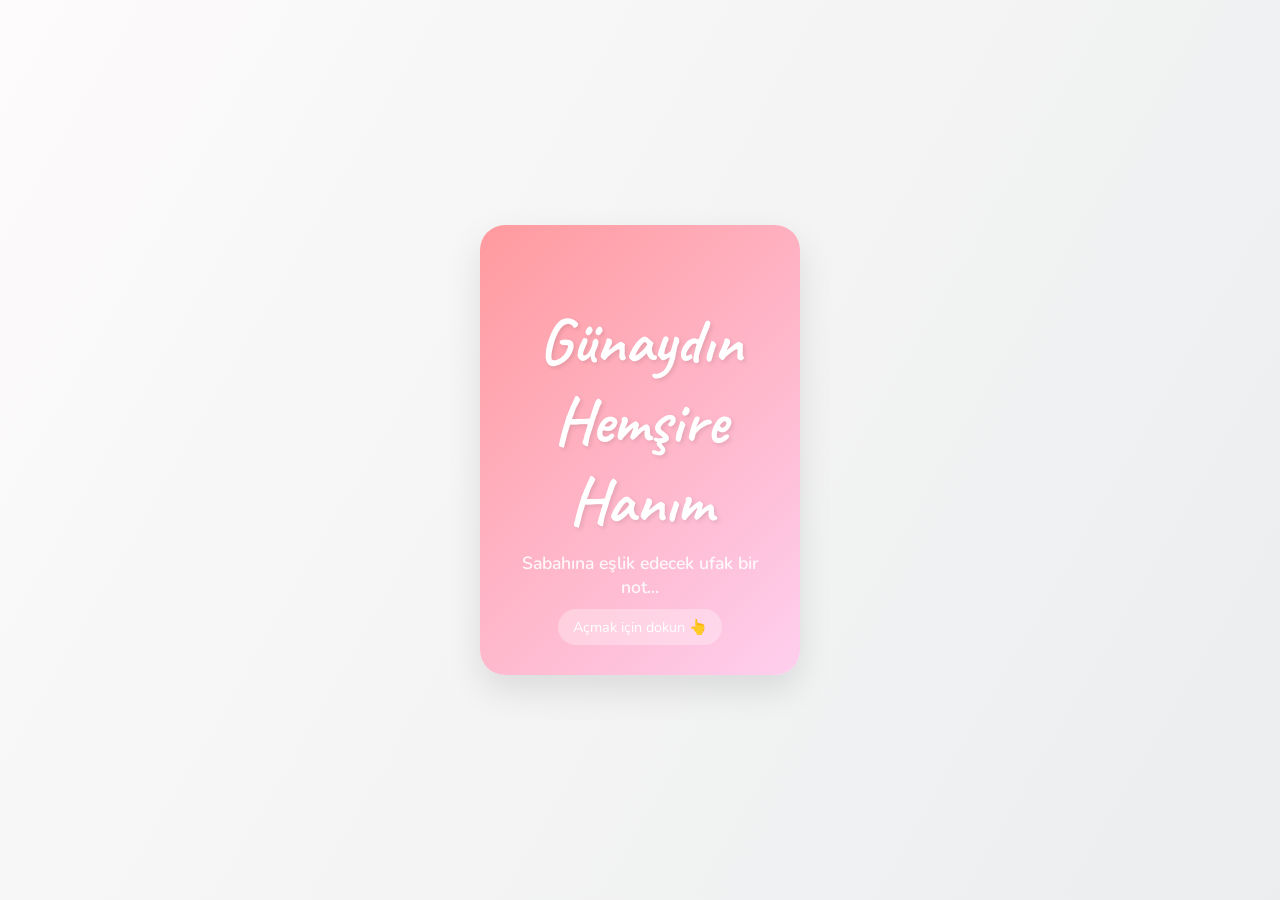
==== index.html @ 232e9eae "Change greeting text on card front" ====
<!DOCTYPE html>
<html lang="tr">
<head>
    <meta charset="UTF-8">
    <meta name="viewport" content="width=device-width, initial-scale=1.0, maximum-scale=1.0, user-scalable=no">
    <title>Günaydın ☀️</title>
    <link href="https://fonts.googleapis.com/css2?family=Caveat:wght@600;700&family=Nunito:wght@400;600;800&display=swap" rel="stylesheet">
    <style>
        * {
            box-sizing: border-box;
            margin: 0;
            padding: 0;
            user-select: none;
            -webkit-tap-highlight-color: transparent;
        }

        body {
            /* Yumuşak bir sabah arka planı */
            background-color: #fdfbfb;
            background-image: linear-gradient(120deg, #fdfbfb 0%, #ebedee 100%);
            height: 100vh;
            display: flex;
            align-items: center;
            justify-content: center;
            font-family: 'Nunito', sans-serif;
            overflow: hidden;
        }

        /* 3D Kart Sahnesi */
        .scene {
            width: 320px;
            height: 450px;
            perspective: 1000px; /* 3D derinlik hissi */
        }

        .card {
            width: 100%;
            height: 100%;
            position: relative;
            transition: transform 0.8s cubic-bezier(0.175, 0.885, 0.32, 1.275);
            transform-style: preserve-3d;
            cursor: pointer;
        }

        /* Tıklanınca kartı döndüren class */
        .card.is-flipped {
            transform: rotateY(180deg);
        }

        /* Kartın Ön ve Arka Yüzü İçin Ortak Ayarlar */
        .card-face {
            position: absolute;
            width: 100%;
            height: 100%;
            backface-visibility: hidden;
            border-radius: 25px;
            box-shadow: 0 15px 35px rgba(0,0,0,0.1);
            display: flex;
            flex-direction: column;
            align-items: center;
            justify-content: center;
            padding: 30px;
            text-align: center;
        }

        /* Kartın Ön Yüzü */
        .card-front {
            background: linear-gradient(135deg, #ff9a9e 0%, #fecfef 100%);
            color: #fff;
        }

        .card-front h1 {
            font-family: 'Caveat', cursive;
            font-size: 4rem;
            margin-bottom: 10px;
            text-shadow: 2px 2px 4px rgba(0,0,0,0.1);
        }

        .card-front p {
            font-size: 1.1rem;
            font-weight: 600;
            opacity: 0.9;
        }

        .tap-hint {
            position: absolute;
            bottom: 30px;
            font-size: 0.9rem;
            background: rgba(255,255,255,0.3);
            padding: 8px 15px;
            border-radius: 20px;
            animation: bounce 2s infinite;
        }

        @keyframes bounce {
            0%, 20%, 50%, 80%, 100% { transform: translateY(0); }
            40% { transform: translateY(-10px); }
            60% { transform: translateY(-5px); }
        }

        /* Kartın Arka Yüzü (Mesaj Kısmı) */
        .card-back {
            background: #fffafa; /* Çok hafif krem/beyaz */
            color: #444;
            transform: rotateY(180deg);
            border: 2px solid #fecfef;
        }

        .message-item {
            margin: 20px 0;
            text-align: left;
            width: 100%;
            opacity: 0;
            transform: translateY(15px);
            transition: opacity 0.5s ease, transform 0.5s ease;
        }

        .card.is-flipped .message-item:nth-child(1) { transition-delay: 0.4s; opacity: 1; transform: translateY(0); }
        .card.is-flipped .message-item:nth-child(2) { transition-delay: 1.2s; opacity: 1; transform: translateY(0); }
        .card.is-flipped .message-item:nth-child(3) { transition-delay: 2.0s; opacity: 1; transform: translateY(0); }

        .message-item h3 {
            font-family: 'Nunito', sans-serif;
            font-weight: 800;
            font-size: 1.1rem;
            margin-bottom: 5px;
            display: flex;
            align-items: center;
        }

        .message-item h3 span {
            font-size: 1.5rem;
            margin-right: 10px;
        }

        .message-item p {
            font-family: 'Caveat', cursive;
            font-size: 1.6rem;
            color: #ff6b81;
            line-height: 1.2;
            padding-left: 35px;
        }

    </style>
</head>
<body>

    <div class="scene" onclick="flipCard()">
        <div class="card" id="myCard">
            
            <div class="card-face card-front">
                <h1>Günaydın<br>Hemşire Hanım</h1>
                <p>Sabahına eşlik edecek ufak bir not...</p>
                <div class="tap-hint">Açmak için dokun 👆</div>
            </div>

            <div class="card-face card-back">
                
                <div class="message-item">
                    <h3><span>☁️</span> İçimde kocaman...</h3>
                    <p>Sana olan bir özlem.</p>
                </div>

                <div class="message-item">
                    <h3><span>✨</span> Aklımda hep...</h3>
                    <p>O çokkk güzel gülüşün.</p>
                </div>

                <div class="message-item">
                    <h3><span>❤️</span> Ve dudaklarımda...</h3>
                    <p>Mucit Bey'den sana kocaman bir GÜNAYDIN!</p>
                </div>

            </div>

        </div>
    </div>

    <script>
        // Uzun basma menülerini engelle
        document.addEventListener('contextmenu', event => event.preventDefault());

        // Kartı döndürme fonksiyonu
        function flipCard() {
            const card = document.getElementById('myCard');
            // Eğer kart zaten dönmüşse bir daha dönmesini engellemek için:
            if (!card.classList.contains('is-flipped')) {
                card.classList.add('is-flipped');
            }
        }
    </script>
</body>
</html>
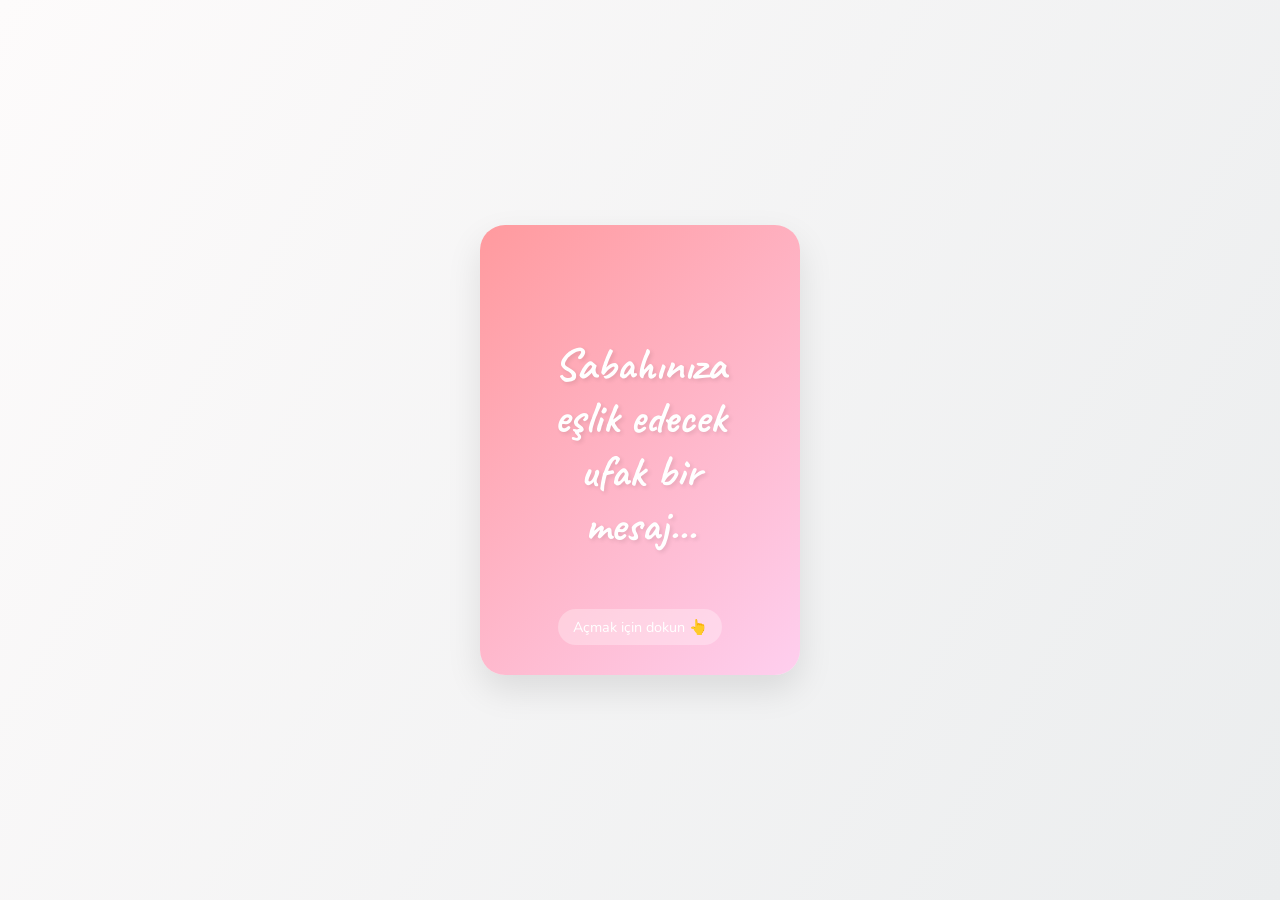
==== commit 111a07bd: "Refactor card flip logic and adjust styles Updated card flip functionality and styles." ====
--- a/index.html
+++ b/index.html
@@ -15,7 +15,6 @@
         }
 
         body {
-            /* Yumuşak bir sabah arka planı */
             background-color: #fdfbfb;
             background-image: linear-gradient(120deg, #fdfbfb 0%, #ebedee 100%);
             height: 100vh;
@@ -26,28 +25,32 @@
             overflow: hidden;
         }
 
-        /* 3D Kart Sahnesi */
         .scene {
             width: 320px;
             height: 450px;
-            perspective: 1000px; /* 3D derinlik hissi */
+            perspective: 1000px; 
         }
 
         .card {
             width: 100%;
             height: 100%;
             position: relative;
-            transition: transform 0.8s cubic-bezier(0.175, 0.885, 0.32, 1.275);
+            /* Dönüş animasyonu süresi ve yumuşaklığı */
+            transition: transform 1s cubic-bezier(0.175, 0.885, 0.32, 1.275);
             transform-style: preserve-3d;
             cursor: pointer;
         }
 
-        /* Tıklanınca kartı döndüren class */
+        /* 1. Dönüş (180 derece) */
         .card.is-flipped {
             transform: rotateY(180deg);
         }
 
-        /* Kartın Ön ve Arka Yüzü İçin Ortak Ayarlar */
+        /* 2. Dönüş (360 derece - Final) */
+        .card.is-flipped-twice {
+            transform: rotateY(360deg);
+        }
+
         .card-face {
             position: absolute;
             width: 100%;
@@ -63,7 +66,6 @@
             text-align: center;
         }
 
-        /* Kartın Ön Yüzü */
         .card-front {
             background: linear-gradient(135deg, #ff9a9e 0%, #fecfef 100%);
             color: #fff;
@@ -71,15 +73,11 @@
 
         .card-front h1 {
             font-family: 'Caveat', cursive;
-            font-size: 4rem;
+            font-size: 2.8rem; /* Uzun yazı için boyutu estetik hale getirdim */
+            line-height: 1.2;
             margin-bottom: 10px;
             text-shadow: 2px 2px 4px rgba(0,0,0,0.1);
-        }
-
-        .card-front p {
-            font-size: 1.1rem;
-            font-weight: 600;
-            opacity: 0.9;
+            padding: 0 10px;
         }
 
         .tap-hint {
@@ -98,9 +96,8 @@
             60% { transform: translateY(-5px); }
         }
 
-        /* Kartın Arka Yüzü (Mesaj Kısmı) */
         .card-back {
-            background: #fffafa; /* Çok hafif krem/beyaz */
+            background: #fffafa; 
             color: #444;
             transform: rotateY(180deg);
             border: 2px solid #fecfef;
@@ -148,10 +145,9 @@
     <div class="scene" onclick="flipCard()">
         <div class="card" id="myCard">
             
-            <div class="card-face card-front">
-                <h1>Günaydın<br>Hemşire Hanım</h1>
-                <p>Sabahına eşlik edecek ufak bir not...</p>
-                <div class="tap-hint">Açmak için dokun 👆</div>
+            <div class="card-face card-front" id="frontFace">
+                <h1>Sabahınıza eşlik edecek<br>ufak bir mesaj...</h1>
+                <div class="tap-hint" id="tapHint">Açmak için dokun 👆</div>
             </div>
 
             <div class="card-face card-back">
@@ -177,15 +173,28 @@
     </div>
 
     <script>
-        // Uzun basma menülerini engelle
         document.addEventListener('contextmenu', event => event.preventDefault());
 
-        // Kartı döndürme fonksiyonu
         function flipCard() {
             const card = document.getElementById('myCard');
-            // Eğer kart zaten dönmüşse bir daha dönmesini engellemek için:
-            if (!card.classList.contains('is-flipped')) {
+            
+            // Eğer kart henüz dönmemişse ilk dönüşü başlat
+            if (!card.classList.contains('is-flipped') && !card.classList.contains('is-flipped-twice')) {
                 card.classList.add('is-flipped');
+
+                // 6.5 saniye bekle (yazıların tek tek gelip okunma süresi)
+                setTimeout(() => {
+                    // Kartın arkası dönükken, ön yüzün içeriğini final mesajıyla değiştir
+                    const frontFace = document.getElementById('frontFace');
+                    frontFace.innerHTML = `
+                        <div style="font-size: 4rem; margin-bottom: 10px;">🤍</div>
+                        <h1 style="font-size: 3.5rem; line-height: 1.2;">günaydın<br>sevgilimmm</h1>
+                    `;
+
+                    // İkinci dönüşü tetikle (Kart aynı yönde bir tur daha döner)
+                    card.classList.remove('is-flipped');
+                    card.classList.add('is-flipped-twice');
+                }, 6500); 
             }
         }
     </script>
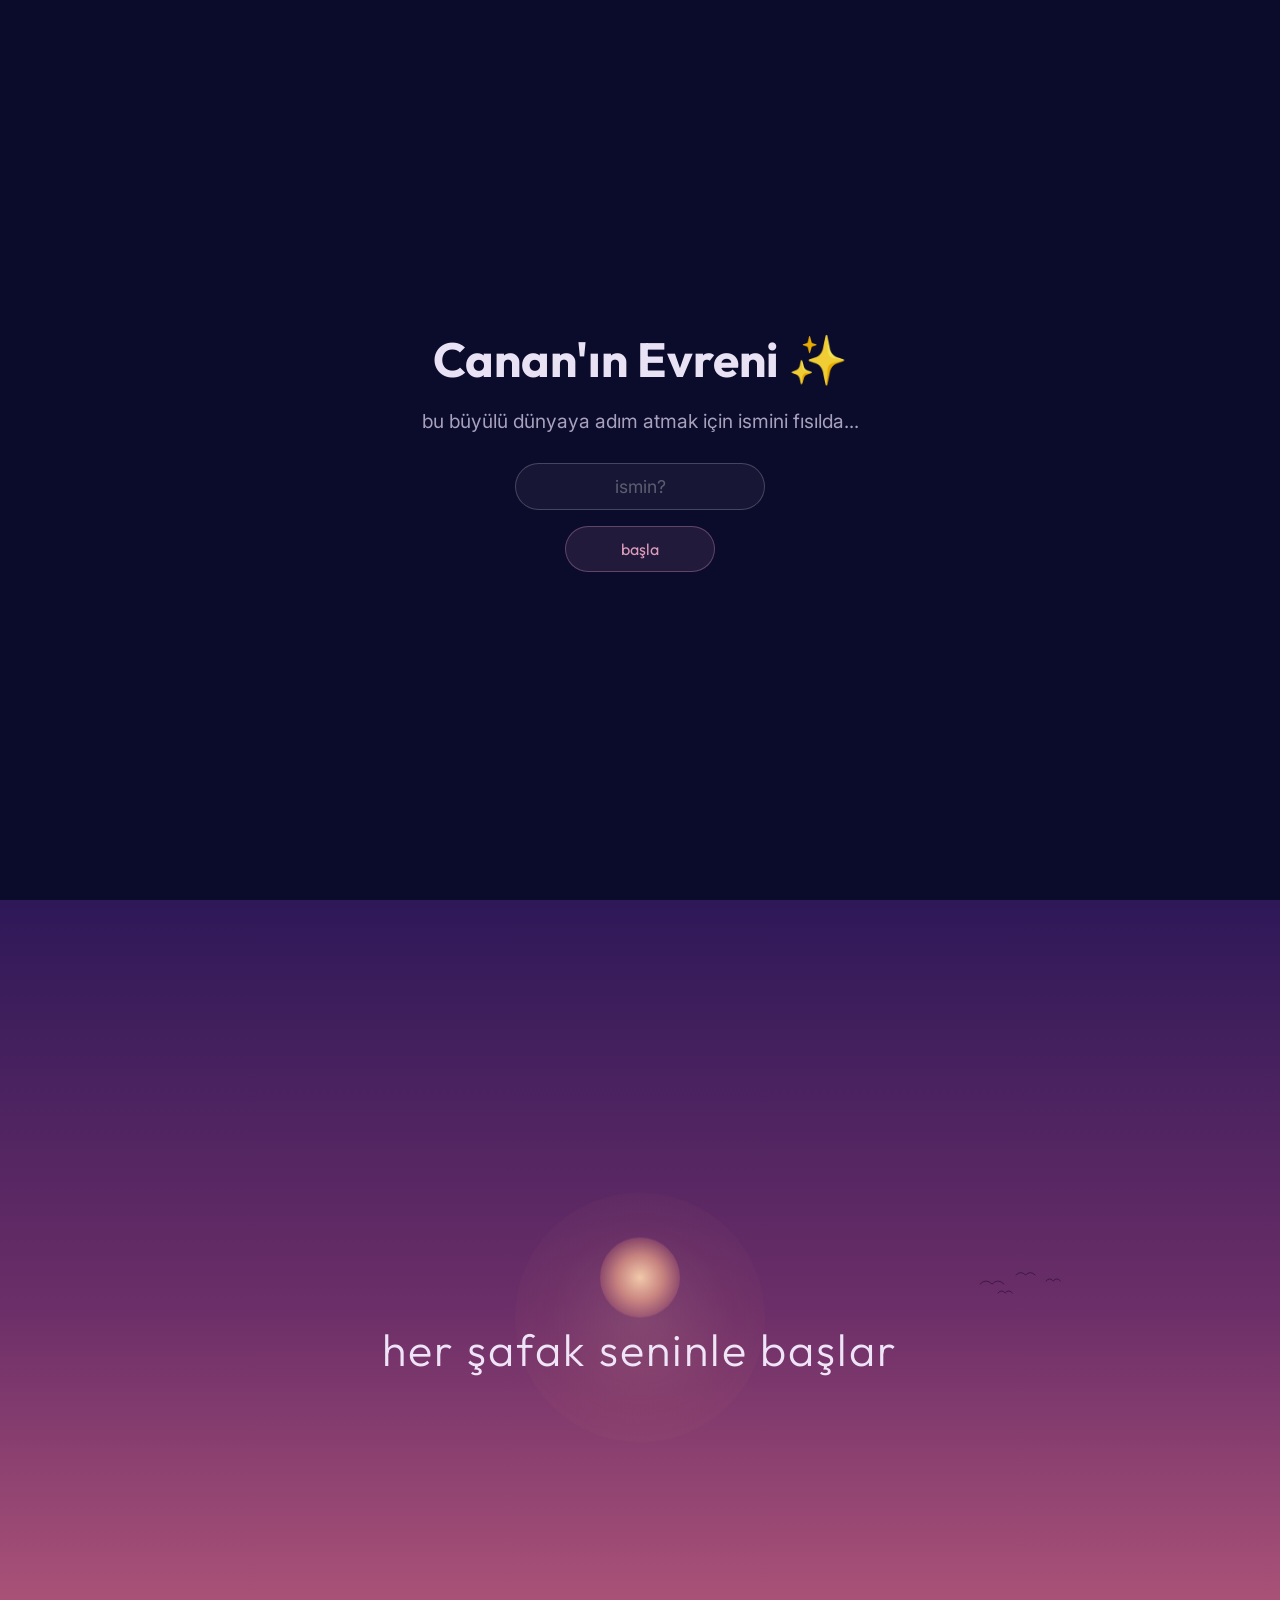
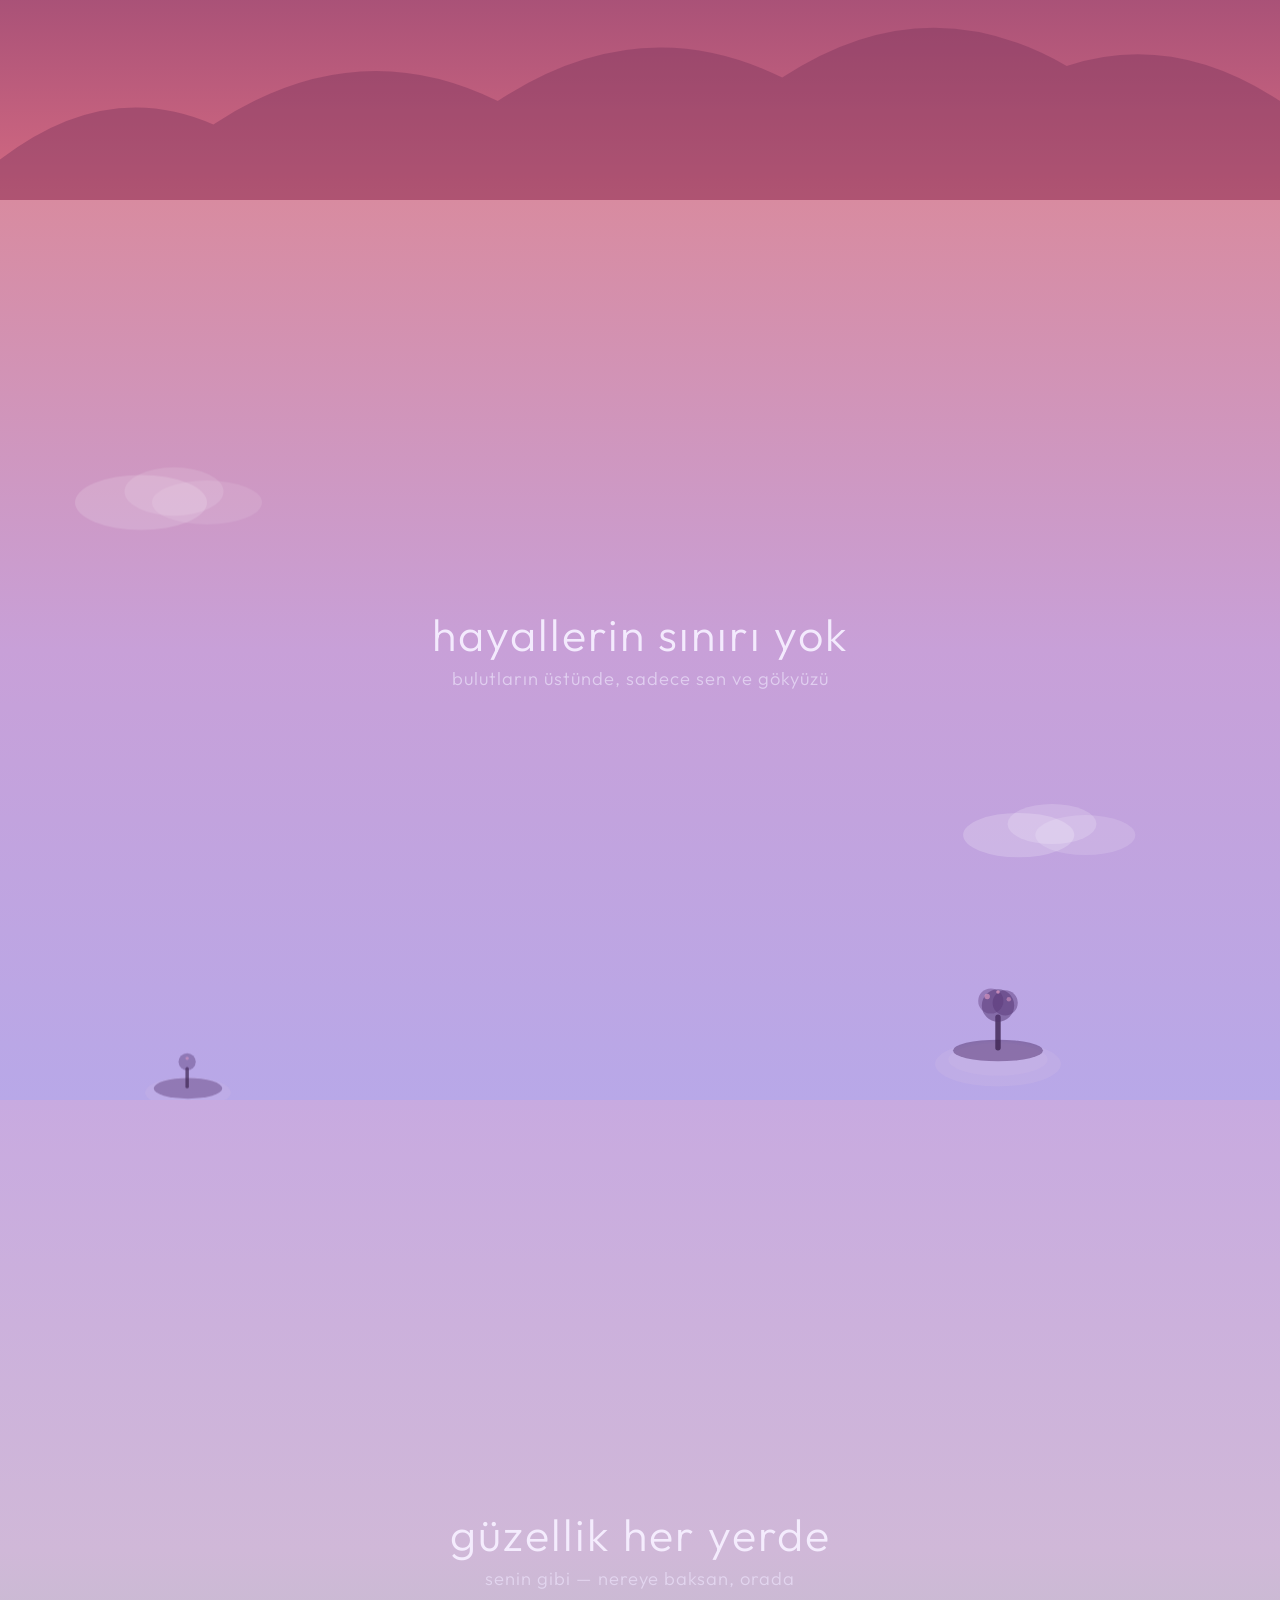
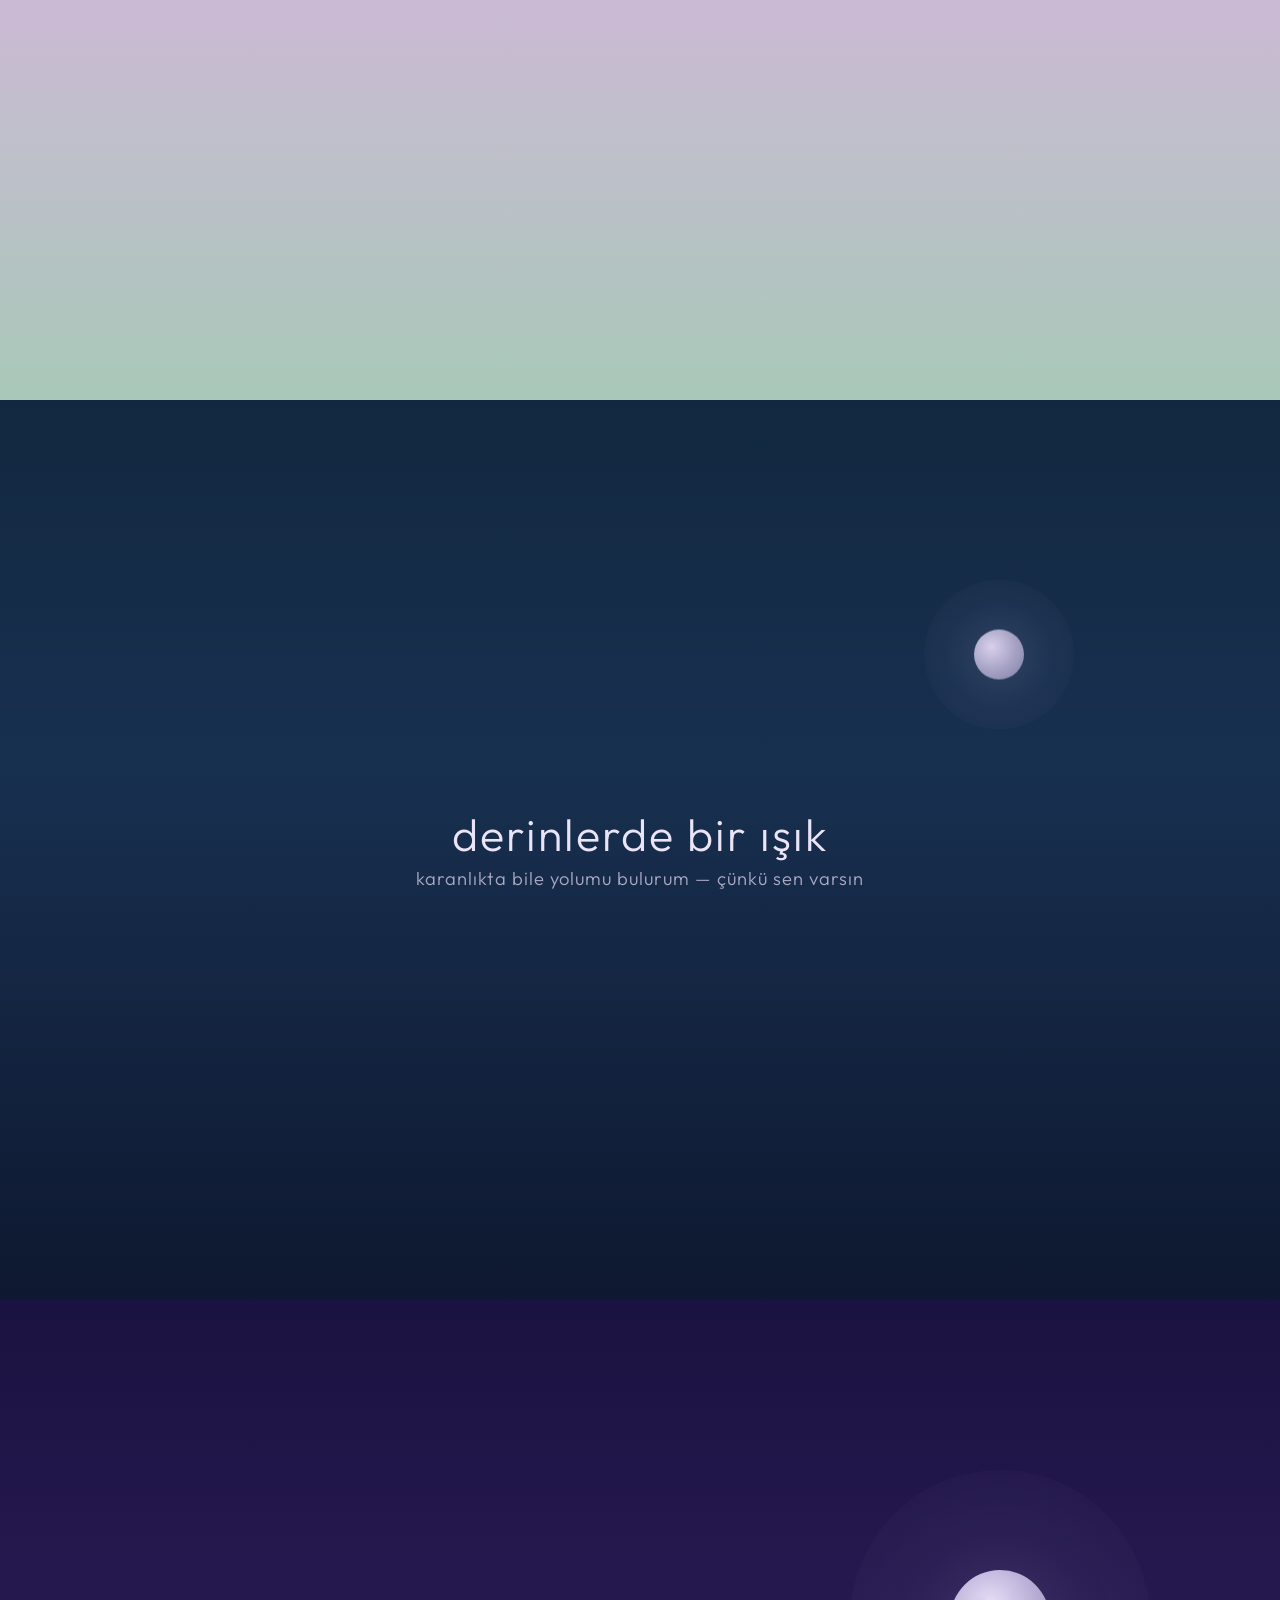
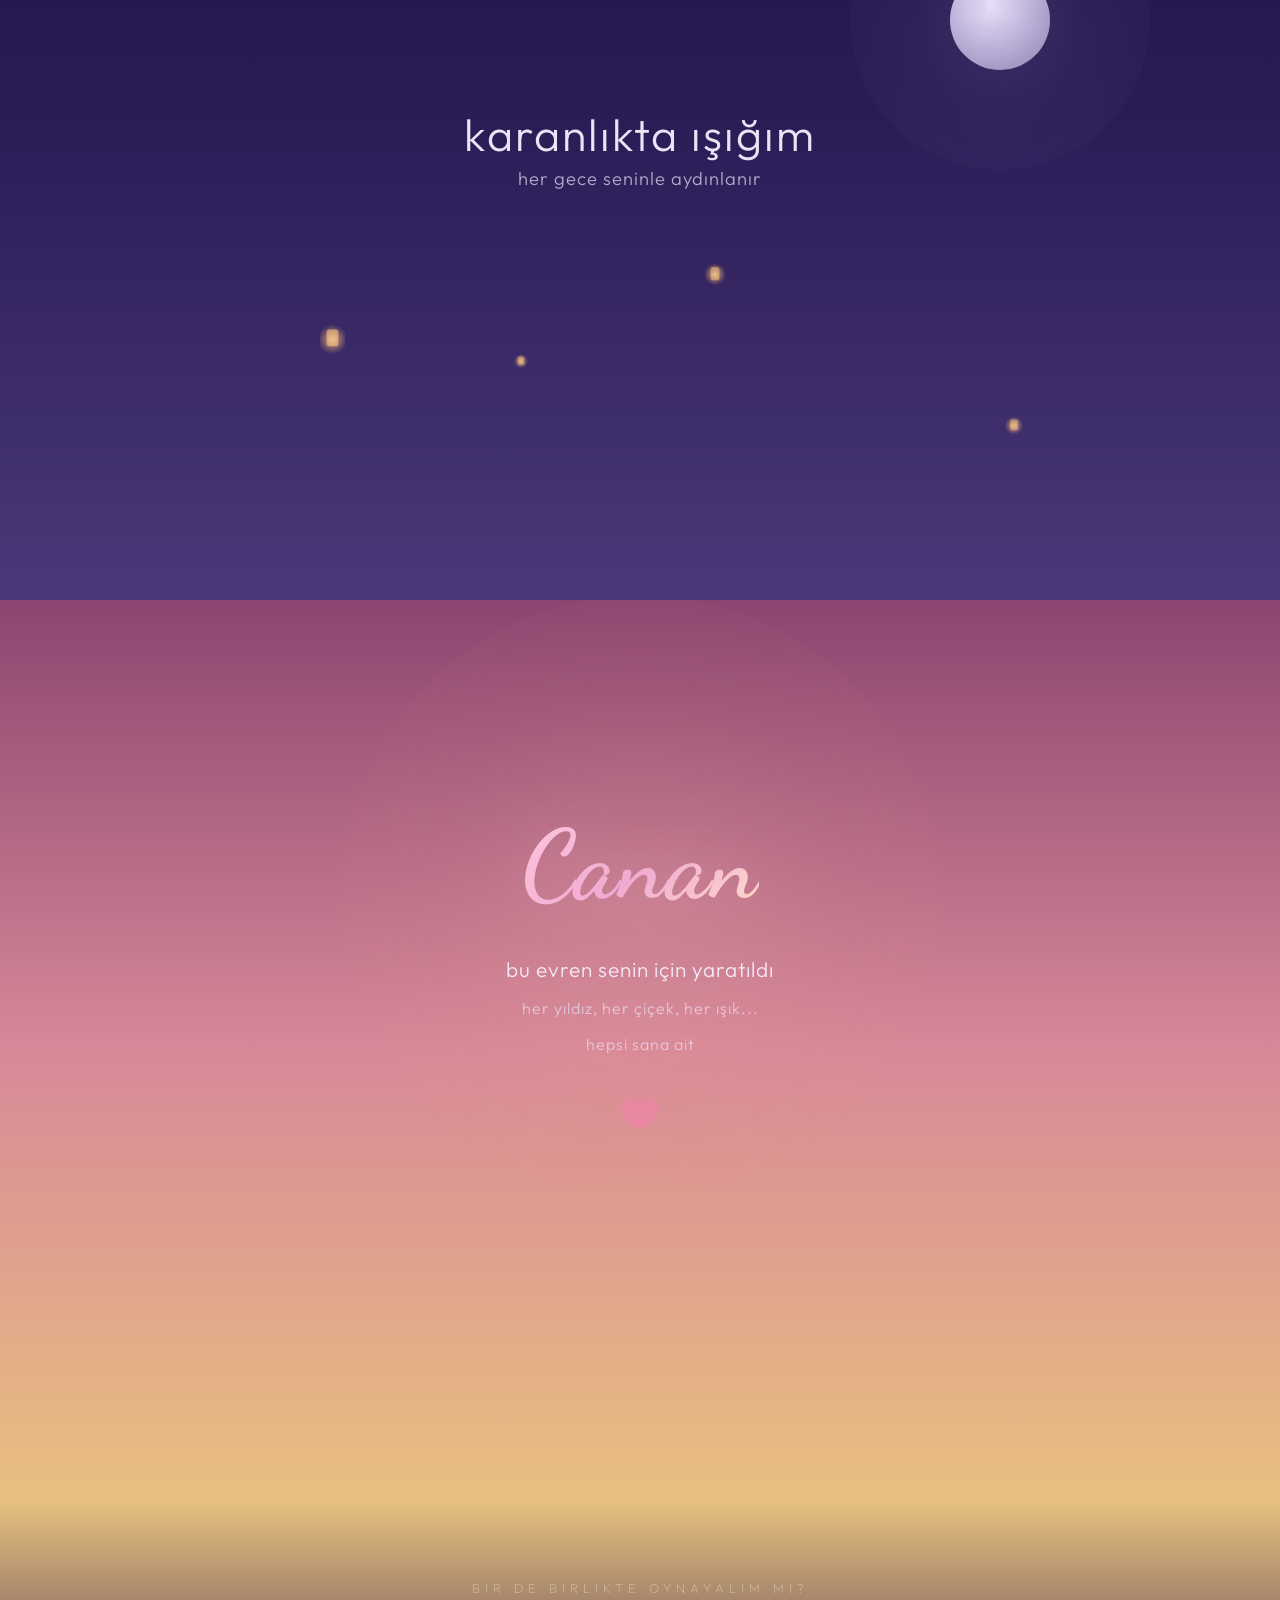
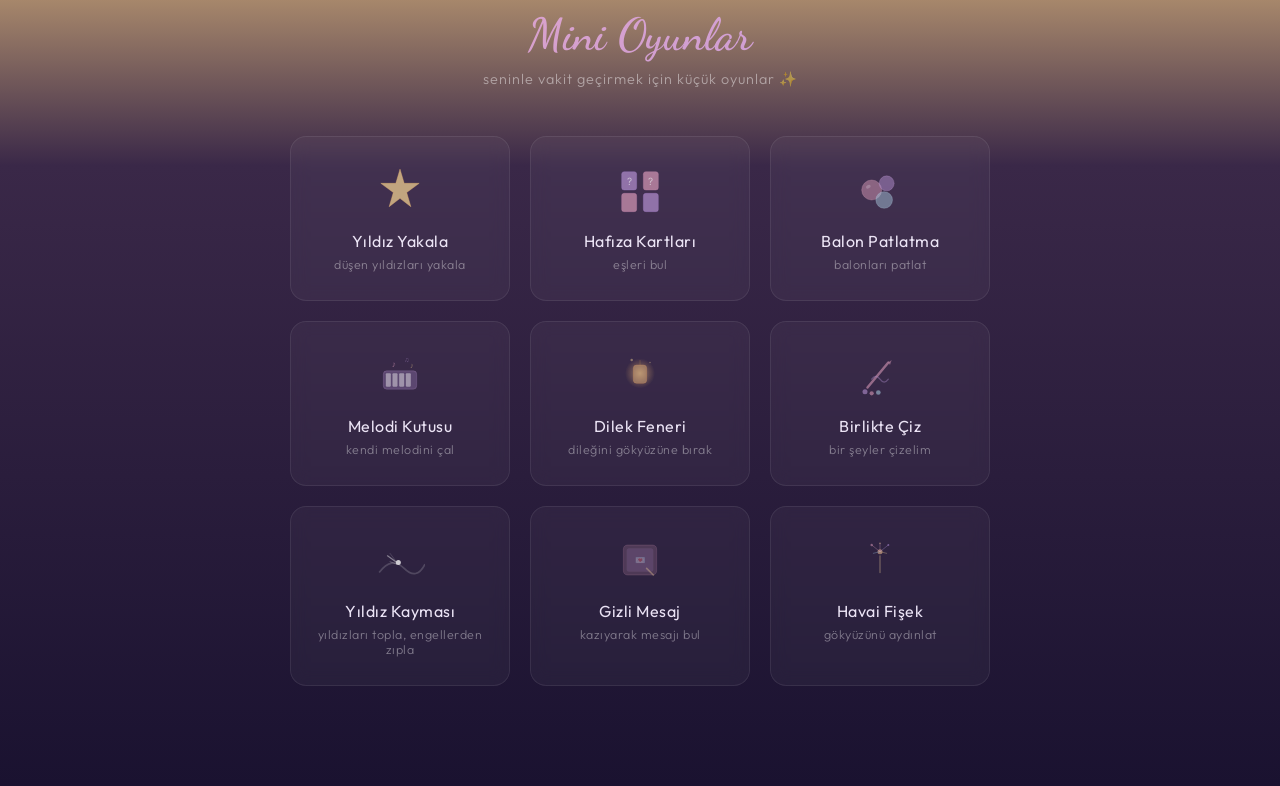
==== commit 2148829d: "Update print statement from 'Hello' to 'Goodbye'" ====
--- a/index.html
+++ b/index.html
@@ -2,201 +2,773 @@
 <html lang="tr">
 <head>
     <meta charset="UTF-8">
-    <meta name="viewport" content="width=device-width, initial-scale=1.0, maximum-scale=1.0, user-scalable=no">
-    <title>Günaydın ☀️</title>
-    <link href="https://fonts.googleapis.com/css2?family=Caveat:wght@600;700&family=Nunito:wght@400;600;800&display=swap" rel="stylesheet">
-    <style>
-        * {
-            box-sizing: border-box;
-            margin: 0;
-            padding: 0;
-            user-select: none;
-            -webkit-tap-highlight-color: transparent;
-        }
-
-        body {
-            background-color: #fdfbfb;
-            background-image: linear-gradient(120deg, #fdfbfb 0%, #ebedee 100%);
-            height: 100vh;
-            display: flex;
-            align-items: center;
-            justify-content: center;
-            font-family: 'Nunito', sans-serif;
-            overflow: hidden;
-        }
-
-        .scene {
-            width: 320px;
-            height: 450px;
-            perspective: 1000px; 
-        }
-
-        .card {
-            width: 100%;
-            height: 100%;
-            position: relative;
-            /* Dönüş animasyonu süresi ve yumuşaklığı */
-            transition: transform 1s cubic-bezier(0.175, 0.885, 0.32, 1.275);
-            transform-style: preserve-3d;
-            cursor: pointer;
-        }
-
-        /* 1. Dönüş (180 derece) */
-        .card.is-flipped {
-            transform: rotateY(180deg);
-        }
-
-        /* 2. Dönüş (360 derece - Final) */
-        .card.is-flipped-twice {
-            transform: rotateY(360deg);
-        }
-
-        .card-face {
-            position: absolute;
-            width: 100%;
-            height: 100%;
-            backface-visibility: hidden;
-            border-radius: 25px;
-            box-shadow: 0 15px 35px rgba(0,0,0,0.1);
-            display: flex;
-            flex-direction: column;
-            align-items: center;
-            justify-content: center;
-            padding: 30px;
-            text-align: center;
-        }
-
-        .card-front {
-            background: linear-gradient(135deg, #ff9a9e 0%, #fecfef 100%);
-            color: #fff;
-        }
-
-        .card-front h1 {
-            font-family: 'Caveat', cursive;
-            font-size: 2.8rem; /* Uzun yazı için boyutu estetik hale getirdim */
-            line-height: 1.2;
-            margin-bottom: 10px;
-            text-shadow: 2px 2px 4px rgba(0,0,0,0.1);
-            padding: 0 10px;
-        }
-
-        .tap-hint {
-            position: absolute;
-            bottom: 30px;
-            font-size: 0.9rem;
-            background: rgba(255,255,255,0.3);
-            padding: 8px 15px;
-            border-radius: 20px;
-            animation: bounce 2s infinite;
-        }
-
-        @keyframes bounce {
-            0%, 20%, 50%, 80%, 100% { transform: translateY(0); }
-            40% { transform: translateY(-10px); }
-            60% { transform: translateY(-5px); }
-        }
-
-        .card-back {
-            background: #fffafa; 
-            color: #444;
-            transform: rotateY(180deg);
-            border: 2px solid #fecfef;
-        }
-
-        .message-item {
-            margin: 20px 0;
-            text-align: left;
-            width: 100%;
-            opacity: 0;
-            transform: translateY(15px);
-            transition: opacity 0.5s ease, transform 0.5s ease;
-        }
-
-        .card.is-flipped .message-item:nth-child(1) { transition-delay: 0.4s; opacity: 1; transform: translateY(0); }
-        .card.is-flipped .message-item:nth-child(2) { transition-delay: 1.2s; opacity: 1; transform: translateY(0); }
-        .card.is-flipped .message-item:nth-child(3) { transition-delay: 2.0s; opacity: 1; transform: translateY(0); }
-
-        .message-item h3 {
-            font-family: 'Nunito', sans-serif;
-            font-weight: 800;
-            font-size: 1.1rem;
-            margin-bottom: 5px;
-            display: flex;
-            align-items: center;
-        }
-
-        .message-item h3 span {
-            font-size: 1.5rem;
-            margin-right: 10px;
-        }
-
-        .message-item p {
-            font-family: 'Caveat', cursive;
-            font-size: 1.6rem;
-            color: #ff6b81;
-            line-height: 1.2;
-            padding-left: 35px;
-        }
-
-    </style>
+    <meta name="viewport" content="width=device-width, initial-scale=1.0, maximum-scale=1.0, user-scalable=no, viewport-fit=cover">
+    <meta name="description" content="Canan'ın Evreni — Sana özel bir dünya, sonsuz bir hikaye.">
+    <title>Canan'ın Evreni ✨</title>
+    <link rel="preconnect" href="https://fonts.googleapis.com">
+    <link rel="preconnect" href="https://fonts.gstatic.com" crossorigin>
+    <link href="https://fonts.googleapis.com/css2?family=Outfit:wght@200;300;400;600;700&family=Inter:wght@200;300;400&family=Dancing+Script:wght@400;600;700&display=swap" rel="stylesheet">
+    <link rel="stylesheet" href="style.css">
+    <link rel="icon" href="data:image/svg+xml,<svg xmlns='http://www.w3.org/2000/svg' viewBox='0 0 100 100'><text y='.9em' font-size='90'>✨</text></svg>">
 </head>
 <body>
-
-    <div class="scene" onclick="flipCard()">
-        <div class="card" id="myCard">
+    <!-- Welcome Screen -->
+    <div id="welcome-screen" class="welcome-screen active">
+        <h2>Canan'ın Evreni ✨</h2>
+        <p>bu büyülü dünyaya adım atmak için ismini fısılda...</p>
+        <form id="welcome-form">
+            <input type="text" id="welcome-name" placeholder="ismin?" autocomplete="off" required>
+            <button type="submit">başla</button>
+        </form>
+    </div>
+
+    <!-- Progress Bar -->
+    <div id="progress-bar" aria-hidden="true"></div>
+
+    <!-- Particle Canvas -->
+    <canvas id="particles" aria-hidden="true"></canvas>
+
+    <!-- Audio Toggle (ambient) -->
+    <button id="sound-toggle" class="sound-btn" aria-label="Sesi aç/kapat">
+        <svg viewBox="0 0 24 24" width="20" height="20" fill="none" stroke="currentColor" stroke-width="2">
+            <path d="M11 5L6 9H2v6h4l5 4V5z"/>
+            <path class="sound-waves" d="M15.54 8.46a5 5 0 0 1 0 7.07 M19.07 4.93a10 10 0 0 1 0 14.14"/>
+        </svg>
+    </button>
+
+    <!-- Scroll Indicator -->
+    <div id="scroll-indicator">
+        <span>keşfet</span>
+        <svg viewBox="0 0 24 24" width="24" height="24" fill="none" stroke="currentColor" stroke-width="2">
+            <path d="M12 5v14M5 12l7 7 7-7"/>
+        </svg>
+    </div>
+
+    <main>
+        <!-- ============================================ -->
+        <!-- REALM 1: Yıldızlı Gece (Starry Night) -->
+        <!-- ============================================ -->
+        <section class="realm realm--night" id="realm-1" data-particles="stars">
+            <!-- Stars background layer (CSS animated) -->
+            <div class="stars-layer stars-layer--1"></div>
+            <div class="stars-layer stars-layer--2"></div>
+            <div class="stars-layer stars-layer--3"></div>
+
+            <!-- Shooting star -->
+            <div class="shooting-star"></div>
+            <div class="shooting-star shooting-star--2"></div>
+
+            <!-- Far mountains -->
+            <div class="realm__layer" data-depth="0.08">
+                <svg class="scenery scenery--mountains-far" viewBox="0 0 1440 400" preserveAspectRatio="none">
+                    <path d="M0,400 L0,320 Q80,250 160,280 Q240,200 360,240 Q440,180 520,220 Q600,140 720,200 Q800,120 920,180 Q1000,100 1100,160 Q1180,120 1260,180 Q1340,140 1440,200 L1440,400 Z" fill="rgba(30,15,60,0.6)"/>
+                </svg>
+            </div>
+
+            <!-- Near mountains -->
+            <div class="realm__layer" data-depth="0.15">
+                <svg class="scenery scenery--mountains-near" viewBox="0 0 1440 400" preserveAspectRatio="none">
+                    <path d="M0,400 L0,300 Q100,260 200,290 Q320,220 440,270 Q560,200 680,260 Q780,190 880,240 Q980,200 1080,250 Q1180,210 1280,260 Q1360,230 1440,280 L1440,400 Z" fill="rgba(25,12,50,0.8)"/>
+                </svg>
+            </div>
+
+            <!-- Ground hill with character -->
+            <div class="realm__layer" data-depth="0.25">
+                <svg class="scenery scenery--ground" viewBox="0 0 1440 400" preserveAspectRatio="none">
+                    <path d="M0,400 L0,340 Q200,310 400,330 Q600,280 720,260 Q840,280 960,320 Q1100,340 1260,330 Q1380,340 1440,350 L1440,400 Z" fill="rgba(15,8,35,0.95)"/>
+                </svg>
+            </div>
+
+
+
+            <!-- Title Content -->
+            <div class="realm__content realm__content--center">
+                <p class="realm__subtitle reveal" data-delay="0">hoş geldin</p>
+                <h1 class="realm__title realm__title--hero reveal" data-delay="200">
+                    <span class="title-line">Canan'ın</span>
+                    <span class="title-line title-line--accent">Evreni</span>
+                </h1>
+                <p class="realm__tagline reveal" data-delay="500">sana ait bir dünya, sonsuz bir hikaye</p>
+            </div>
+        </section>
+
+        <!-- ============================================ -->
+        <!-- REALM 2: Şafak Tepeleri (Dawn Hills) -->
+        <!-- ============================================ -->
+        <section class="realm realm--dawn" id="realm-2" data-particles="dust">
+            <!-- Sun glow -->
+            <div class="sun-container realm__layer" data-depth="0.05">
+                <div class="sun"></div>
+                <div class="sun-glow"></div>
+            </div>
+
+            <!-- Far rolling hills -->
+            <div class="realm__layer" data-depth="0.1">
+                <svg class="scenery scenery--hills-far" viewBox="0 0 1440 500" preserveAspectRatio="none">
+                    <path d="M0,500 L0,350 Q120,280 240,320 Q400,240 560,300 Q720,220 880,280 Q1040,200 1200,270 Q1320,240 1440,300 L1440,500 Z" fill="rgba(120,50,90,0.4)"/>
+                </svg>
+            </div>
+
+            <!-- Mid rolling hills -->
+            <div class="realm__layer" data-depth="0.2">
+                <svg class="scenery scenery--hills-mid" viewBox="0 0 1440 500" preserveAspectRatio="none">
+                    <path d="M0,500 L0,380 Q180,320 360,360 Q540,290 720,340 Q900,280 1080,330 Q1200,300 1440,360 L1440,500 Z" fill="rgba(160,60,100,0.35)"/>
+                </svg>
+            </div>
+
+            <!-- Near hills with trees -->
+            <div class="realm__layer" data-depth="0.35">
+                <svg class="scenery scenery--hills-near" viewBox="0 0 1440 500" preserveAspectRatio="none">
+                    <defs>
+                        <linearGradient id="hillGrad" x1="0" y1="0" x2="0" y2="1">
+                            <stop offset="0%" stop-color="rgba(80,30,60,0.7)"/>
+                            <stop offset="100%" stop-color="rgba(40,15,35,0.9)"/>
+                        </linearGradient>
+                    </defs>
+                    <path d="M0,500 L0,400 Q100,370 200,390 Q350,340 500,370 Q650,330 800,360 Q950,320 1100,355 Q1250,335 1440,380 L1440,500 Z" fill="url(#hillGrad)"/>
+                    <!-- Small trees on hilltops -->
+                    <g fill="rgba(40,15,35,0.9)">
+                        <path d="M350,345 L345,325 Q350,315 355,325 Z"/>
+                        <path d="M500,370 L495,350 Q500,340 505,350 Z"/>
+                        <path d="M510,368 L507,355 Q510,348 513,355 Z"/>
+                        <path d="M800,360 L795,340 Q800,330 805,340 Z"/>
+                        <path d="M1100,355 L1095,335 Q1100,325 1105,335 Z"/>
+                        <path d="M1110,353 L1107,340 Q1110,333 1113,340 Z"/>
+                    </g>
+                </svg>
+            </div>
+
+
+
+            <!-- Birds -->
+            <div class="realm__layer" data-depth="0.12">
+                <svg class="birds" viewBox="0 0 200 100" width="120" height="60">
+                    <g stroke="#3a1840" stroke-width="1.5" fill="none" stroke-linecap="round">
+                        <path d="M20,40 Q30,30 40,40 Q50,30 60,40"/>
+                        <path d="M80,25 Q88,17 96,25 Q104,17 112,25"/>
+                        <path d="M50,55 Q56,48 62,55 Q68,48 74,55"/>
+                        <path d="M130,35 Q136,28 142,35 Q148,28 154,35"/>
+                    </g>
+                </svg>
+            </div>
+
+            <div class="realm__content">
+                <h2 class="realm__title reveal" data-delay="0">her şafak seninle başlar</h2>
+            </div>
+        </section>
+
+        <!-- ============================================ -->
+        <!-- REALM 3: Bulut Krallığı (Cloud Kingdom) -->
+        <!-- ============================================ -->
+        <section class="realm realm--clouds" id="realm-3" data-particles="sparkles">
+
+            <!-- Floating clouds - various layers -->
+            <div class="realm__layer" data-depth="0.05">
+                <div class="cloud cloud--1">
+                    <svg viewBox="0 0 200 80" width="220" height="88">
+                        <ellipse cx="70" cy="50" rx="60" ry="25" fill="rgba(255,255,255,0.15)"/>
+                        <ellipse cx="100" cy="40" rx="45" ry="22" fill="rgba(255,255,255,0.12)"/>
+                        <ellipse cx="130" cy="50" rx="50" ry="20" fill="rgba(255,255,255,0.1)"/>
+                    </svg>
+                </div>
+            </div>
+
+            <div class="realm__layer" data-depth="0.12">
+                <div class="cloud cloud--2">
+                    <svg viewBox="0 0 180 70" width="200" height="78">
+                        <ellipse cx="60" cy="45" rx="50" ry="20" fill="rgba(255,255,255,0.2)"/>
+                        <ellipse cx="90" cy="35" rx="40" ry="18" fill="rgba(255,255,255,0.18)"/>
+                        <ellipse cx="120" cy="45" rx="45" ry="18" fill="rgba(255,255,255,0.15)"/>
+                    </svg>
+                </div>
+            </div>
+
+            <div class="realm__layer" data-depth="0.18">
+                <div class="cloud cloud--3">
+                    <svg viewBox="0 0 160 60" width="180" height="67">
+                        <ellipse cx="55" cy="38" rx="45" ry="18" fill="rgba(255,255,255,0.25)"/>
+                        <ellipse cx="80" cy="30" rx="35" ry="16" fill="rgba(255,255,255,0.2)"/>
+                        <ellipse cx="110" cy="38" rx="40" ry="16" fill="rgba(255,255,255,0.18)"/>
+                    </svg>
+                </div>
+            </div>
+
+            <!-- Floating island with tree -->
+            <div class="realm__layer floating-island" data-depth="0.22">
+                <svg viewBox="0 0 200 160" width="180" height="144">
+                    <!-- Island base (cloud-like) -->
+                    <ellipse cx="100" cy="110" rx="70" ry="25" fill="rgba(200,180,230,0.4)"/>
+                    <ellipse cx="100" cy="105" rx="55" ry="18" fill="rgba(200,180,230,0.5)"/>
+                    <!-- Ground -->
+                    <ellipse cx="100" cy="95" rx="50" ry="12" fill="rgba(100,70,130,0.6)"/>
+                    <!-- Tree -->
+                    <rect x="97" y="55" width="6" height="40" rx="3" fill="rgba(60,35,80,0.8)"/>
+                    <circle cx="100" cy="45" r="18" fill="rgba(80,50,110,0.5)"/>
+                    <circle cx="92" cy="40" r="14" fill="rgba(90,55,120,0.4)"/>
+                    <circle cx="108" cy="42" r="14" fill="rgba(85,50,115,0.45)"/>
+                    <!-- Small leaves/blossoms -->
+                    <circle cx="88" cy="35" r="3" fill="rgba(230,160,200,0.6)"/>
+                    <circle cx="112" cy="38" r="2.5" fill="rgba(230,160,200,0.5)"/>
+                    <circle cx="100" cy="30" r="2" fill="rgba(230,160,200,0.7)"/>
+                </svg>
+            </div>
+
+            <!-- Another floating island -->
+            <div class="realm__layer floating-island floating-island--2" data-depth="0.15">
+                <svg viewBox="0 0 140 100" width="120" height="86">
+                    <ellipse cx="70" cy="70" rx="50" ry="18" fill="rgba(200,180,230,0.35)"/>
+                    <ellipse cx="70" cy="65" rx="40" ry="12" fill="rgba(100,70,130,0.5)"/>
+                    <!-- Tiny tree -->
+                    <rect x="67" y="40" width="4" height="25" rx="2" fill="rgba(60,35,80,0.7)"/>
+                    <circle cx="69" cy="34" r="10" fill="rgba(80,50,110,0.4)"/>
+                    <circle cx="69" cy="30" r="2" fill="rgba(230,160,200,0.5)"/>
+                </svg>
+            </div>
+
+
+
+            <div class="realm__content">
+                <h2 class="realm__title reveal" data-delay="0">hayallerin sınırı yok</h2>
+                <p class="realm__text reveal" data-delay="200">bulutların üstünde, sadece sen ve gökyüzü</p>
+            </div>
+        </section>
+
+        <!-- ============================================ -->
+        <!-- REALM 4: Çiçek Vadisi (Flower Valley) -->
+        <!-- ============================================ -->
+        <section class="realm realm--flowers" id="realm-4" data-particles="petals">
+
+            <!-- Distant meadow -->
+            <div class="realm__layer" data-depth="0.08">
+                <svg class="scenery scenery--meadow-far" viewBox="0 0 1440 500" preserveAspectRatio="none">
+                    <path d="M0,500 L0,380 Q200,340 400,365 Q600,330 800,355 Q1000,320 1200,350 Q1350,340 1440,360 L1440,500 Z" fill="rgba(160,120,180,0.3)"/>
+                </svg>
+            </div>
+
+            <!-- Mid meadow -->
+            <div class="realm__layer" data-depth="0.18">
+                <svg class="scenery scenery--meadow-mid" viewBox="0 0 1440 500" preserveAspectRatio="none">
+                    <path d="M0,500 L0,400 Q180,370 360,395 Q540,360 720,385 Q900,350 1080,380 Q1260,365 1440,390 L1440,500 Z" fill="rgba(130,100,155,0.35)"/>
+                </svg>
+            </div>
+
+            <!-- Flower field -->
+            <div class="realm__layer" data-depth="0.3">
+                <svg class="scenery scenery--flower-field" viewBox="0 0 1440 500" preserveAspectRatio="none">
+                    <defs>
+                        <linearGradient id="flowerGround" x1="0" y1="0" x2="0" y2="1">
+                            <stop offset="0%" stop-color="rgba(100,75,130,0.5)"/>
+                            <stop offset="100%" stop-color="rgba(70,50,100,0.7)"/>
+                        </linearGradient>
+                    </defs>
+                    <path d="M0,500 L0,420 Q120,400 240,415 Q400,395 560,410 Q720,390 880,408 Q1040,395 1200,410 Q1340,400 1440,415 L1440,500 Z" fill="url(#flowerGround)"/>
+                    
+                    <!-- Flowers -->
+                    <g class="flowers-group">
+                        <!-- Flower 1 -->
+                        <line x1="150" y1="420" x2="150" y2="400" stroke="rgba(80,55,110,0.6)" stroke-width="2"/>
+                        <circle cx="150" cy="396" r="5" fill="rgba(240,170,200,0.7)"/>
+                        <circle cx="150" cy="396" r="2" fill="rgba(255,220,180,0.8)"/>
+                        
+                        <!-- Flower 2 -->
+                        <line x1="280" y1="412" x2="282" y2="390" stroke="rgba(80,55,110,0.6)" stroke-width="2"/>
+                        <circle cx="282" cy="386" r="6" fill="rgba(200,160,230,0.7)"/>
+                        <circle cx="282" cy="386" r="2.5" fill="rgba(255,220,180,0.8)"/>
+                        
+                        <!-- Flower 3 -->
+                        <line x1="420" y1="405" x2="418" y2="382" stroke="rgba(80,55,110,0.6)" stroke-width="2"/>
+                        <circle cx="418" cy="378" r="4.5" fill="rgba(255,180,200,0.7)"/>
+                        <circle cx="418" cy="378" r="2" fill="rgba(255,230,190,0.8)"/>
+                        
+                        <!-- Flower 4 -->
+                        <line x1="580" y1="412" x2="580" y2="388" stroke="rgba(80,55,110,0.6)" stroke-width="2"/>
+                        <circle cx="580" cy="384" r="5.5" fill="rgba(220,160,220,0.7)"/>
+                        <circle cx="580" cy="384" r="2" fill="rgba(255,220,180,0.8)"/>
+                        
+                        <!-- Flower 5 -->
+                        <line x1="720" y1="400" x2="722" y2="375" stroke="rgba(80,55,110,0.6)" stroke-width="2"/>
+                        <circle cx="722" cy="371" r="5" fill="rgba(240,170,210,0.65)"/>
+                        <circle cx="722" cy="371" r="2" fill="rgba(255,220,180,0.8)"/>
+                        
+                        <!-- Flower 6 -->
+                        <line x1="860" y1="408" x2="858" y2="385" stroke="rgba(80,55,110,0.6)" stroke-width="2"/>
+                        <circle cx="858" cy="381" r="6" fill="rgba(230,165,225,0.7)"/>
+                        <circle cx="858" cy="381" r="2.5" fill="rgba(255,220,180,0.8)"/>
+
+                        <!-- Flower 7 -->
+                        <line x1="1000" y1="402" x2="1002" y2="378" stroke="rgba(80,55,110,0.6)" stroke-width="2"/>
+                        <circle cx="1002" cy="374" r="5" fill="rgba(245,175,205,0.7)"/>
+                        <circle cx="1002" cy="374" r="2" fill="rgba(255,220,180,0.8)"/>
+
+                        <!-- Flower 8 -->
+                        <line x1="1160" y1="410" x2="1158" y2="388" stroke="rgba(80,55,110,0.6)" stroke-width="2"/>
+                        <circle cx="1158" cy="384" r="5.5" fill="rgba(210,155,230,0.65)"/>
+                        <circle cx="1158" cy="384" r="2" fill="rgba(255,220,180,0.8)"/>
+
+                        <!-- Flower 9 -->
+                        <line x1="1320" y1="405" x2="1322" y2="382" stroke="rgba(80,55,110,0.6)" stroke-width="2"/>
+                        <circle cx="1322" cy="378" r="4.5" fill="rgba(240,170,200,0.7)"/>
+                        <circle cx="1322" cy="378" r="2" fill="rgba(255,220,180,0.8)"/>
+                    </g>
+                </svg>
+            </div>
+
+            <!-- Butterflies -->
+            <div class="realm__layer" data-depth="0.25">
+                <svg class="butterflies" viewBox="0 0 300 200" width="200" height="134">
+                    <g class="butterfly butterfly--1" transform="translate(60,60)">
+                        <path d="M0,0 Q-8,-10 -4,-18 Q0,-12 0,0" fill="rgba(240,170,210,0.6)"/>
+                        <path d="M0,0 Q8,-10 4,-18 Q0,-12 0,0" fill="rgba(220,150,200,0.5)"/>
+                        <path d="M0,0 Q-6,6 -3,12 Q0,8 0,0" fill="rgba(220,160,200,0.4)"/>
+                        <path d="M0,0 Q6,6 3,12 Q0,8 0,0" fill="rgba(200,140,190,0.35)"/>
+                    </g>
+                    <g class="butterfly butterfly--2" transform="translate(180,40)">
+                        <path d="M0,0 Q-6,-8 -3,-14 Q0,-9 0,0" fill="rgba(200,160,230,0.6)"/>
+                        <path d="M0,0 Q6,-8 3,-14 Q0,-9 0,0" fill="rgba(180,140,220,0.5)"/>
+                        <path d="M0,0 Q-5,5 -2.5,10 Q0,6 0,0" fill="rgba(190,150,220,0.4)"/>
+                        <path d="M0,0 Q5,5 2.5,10 Q0,6 0,0" fill="rgba(170,130,210,0.35)"/>
+                    </g>
+                    <g class="butterfly butterfly--3" transform="translate(240,100)">
+                        <path d="M0,0 Q-7,-9 -3.5,-16 Q0,-11 0,0" fill="rgba(255,180,200,0.5)"/>
+                        <path d="M0,0 Q7,-9 3.5,-16 Q0,-11 0,0" fill="rgba(235,160,190,0.45)"/>
+                        <path d="M0,0 Q-5.5,5.5 -2.5,11 Q0,7 0,0" fill="rgba(240,170,195,0.35)"/>
+                        <path d="M0,0 Q5.5,5.5 2.5,11 Q0,7 0,0" fill="rgba(220,155,185,0.3)"/>
+                    </g>
+                </svg>
+            </div>
+
+
+
+            <div class="realm__content">
+                <h2 class="realm__title reveal" data-delay="0">güzellik her yerde</h2>
+                <p class="realm__text reveal" data-delay="200">senin gibi — nereye baksan, orada</p>
+            </div>
+        </section>
+
+        <!-- ============================================ -->
+        <!-- REALM 5: Yıldız Okyanusu (Star Ocean) -->
+        <!-- ============================================ -->
+        <section class="realm realm--ocean" id="realm-5" data-particles="reflections">
             
-            <div class="card-face card-front" id="frontFace">
-                <h1>Sabahınıza eşlik edecek<br>ufak bir mesaj...</h1>
-                <div class="tap-hint" id="tapHint">Açmak için dokun 👆</div>
-            </div>
-
-            <div class="card-face card-back">
-                
-                <div class="message-item">
-                    <h3><span>☁️</span> İçimde kocaman...</h3>
-                    <p>Sana olan bir özlem.</p>
-                </div>
-
-                <div class="message-item">
-                    <h3><span>✨</span> Aklımda hep...</h3>
-                    <p>O çokkk güzel gülüşün.</p>
-                </div>
-
-                <div class="message-item">
-                    <h3><span>❤️</span> Ve dudaklarımda...</h3>
-                    <p>Mucit Bey'den sana kocaman bir GÜNAYDIN!</p>
-                </div>
-
-            </div>
-
+            <!-- Moon in sky -->
+            <div class="realm__layer" data-depth="0.03">
+                <div class="ocean-moon">
+                    <div class="ocean-moon__glow"></div>
+                    <div class="ocean-moon__body"></div>
+                </div>
+            </div>
+
+            <!-- Ocean surface / waves -->
+            <div class="realm__layer" data-depth="0.1">
+                <svg class="scenery scenery--waves" viewBox="0 0 1440 500" preserveAspectRatio="none">
+                    <defs>
+                        <linearGradient id="oceanGrad" x1="0" y1="0" x2="0" y2="1">
+                            <stop offset="0%" stop-color="rgba(20,50,70,0.3)"/>
+                            <stop offset="100%" stop-color="rgba(15,25,50,0.8)"/>
+                        </linearGradient>
+                    </defs>
+                    <!-- Wave layers -->
+                    <path d="M0,300 Q60,285 120,300 Q180,315 240,300 Q300,285 360,300 Q420,315 480,300 Q540,285 600,300 Q660,315 720,300 Q780,285 840,300 Q900,315 960,300 Q1020,285 1080,300 Q1140,315 1200,300 Q1260,285 1320,300 Q1380,315 1440,300 L1440,500 L0,500 Z" fill="url(#oceanGrad)" class="wave wave--1"/>
+                    <path d="M0,320 Q80,305 160,320 Q240,335 320,320 Q400,305 480,320 Q560,335 640,320 Q720,305 800,320 Q880,335 960,320 Q1040,305 1120,320 Q1200,335 1280,320 Q1360,305 1440,320 L1440,500 L0,500 Z" fill="rgba(15,35,55,0.4)" class="wave wave--2"/>
+                    <path d="M0,350 Q100,338 200,350 Q300,362 400,350 Q500,338 600,350 Q700,362 800,350 Q900,338 1000,350 Q1100,362 1200,350 Q1300,338 1440,350 L1440,500 L0,500 Z" fill="rgba(12,28,48,0.5)" class="wave wave--3"/>
+                </svg>
+            </div>
+
+
+
+            <div class="realm__content">
+                <h2 class="realm__title reveal" data-delay="0">derinlerde bir ışık</h2>
+                <p class="realm__text reveal" data-delay="200">karanlıkta bile yolumu bulurum — çünkü sen varsın</p>
+            </div>
+        </section>
+
+        <!-- ============================================ -->
+        <!-- REALM 6: Ay Bahçesi (Moon Garden) -->
+        <!-- ============================================ -->
+        <section class="realm realm--garden" id="realm-6" data-particles="fireflies">
+
+            <!-- Large moon -->
+            <div class="realm__layer" data-depth="0.04">
+                <div class="garden-moon">
+                    <div class="garden-moon__glow"></div>
+                    <div class="garden-moon__body">
+                        <!-- Moon craters (subtle) -->
+                        <svg viewBox="0 0 100 100" class="moon-surface">
+                            <circle cx="30" cy="35" r="8" fill="rgba(200,180,220,0.15)"/>
+                            <circle cx="65" cy="25" r="5" fill="rgba(200,180,220,0.1)"/>
+                            <circle cx="55" cy="60" r="10" fill="rgba(200,180,220,0.12)"/>
+                            <circle cx="25" cy="70" r="6" fill="rgba(200,180,220,0.08)"/>
+                        </svg>
+                    </div>
+                </div>
+            </div>
+
+            <!-- Tree silhouettes -->
+            <div class="realm__layer" data-depth="0.12">
+                <svg class="scenery scenery--trees" viewBox="0 0 1440 500" preserveAspectRatio="none">
+                    <g fill="rgba(25,15,45,0.7)">
+                        <!-- Large left tree -->
+                        <rect x="80" y="200" width="14" height="180" rx="4"/>
+                        <circle cx="87" cy="170" r="50" fill="rgba(30,18,55,0.5)"/>
+                        <circle cx="60" cy="185" r="35" fill="rgba(28,16,50,0.45)"/>
+                        <circle cx="115" cy="188" r="38" fill="rgba(32,20,55,0.4)"/>
+                        
+                        <!-- Right tree -->
+                        <rect x="1280" y="220" width="12" height="160" rx="4"/>
+                        <circle cx="1286" cy="190" r="45" fill="rgba(30,18,55,0.5)"/>
+                        <circle cx="1262" cy="200" r="32" fill="rgba(28,16,50,0.4)"/>
+                        <circle cx="1310" cy="198" r="35" fill="rgba(32,20,55,0.42)"/>
+                    </g>
+                </svg>
+            </div>
+
+            <!-- Ground with garden -->
+            <div class="realm__layer" data-depth="0.2">
+                <svg class="scenery scenery--garden-ground" viewBox="0 0 1440 500" preserveAspectRatio="none">
+                    <defs>
+                        <linearGradient id="gardenGround" x1="0" y1="0" x2="0" y2="1">
+                            <stop offset="0%" stop-color="rgba(35,20,60,0.6)"/>
+                            <stop offset="100%" stop-color="rgba(20,12,40,0.85)"/>
+                        </linearGradient>
+                    </defs>
+                    <path d="M0,500 L0,400 Q200,380 400,395 Q600,375 800,390 Q1000,378 1200,392 Q1350,385 1440,398 L1440,500 Z" fill="url(#gardenGround)"/>
+                    
+                    <!-- Small garden flowers -->
+                    <g>
+                        <circle cx="300" cy="390" r="3" fill="rgba(220,180,240,0.5)"/>
+                        <circle cx="450" cy="385" r="2.5" fill="rgba(240,180,210,0.5)"/>
+                        <circle cx="600" cy="382" r="3.5" fill="rgba(210,170,230,0.45)"/>
+                        <circle cx="750" cy="386" r="2.5" fill="rgba(235,175,215,0.5)"/>
+                        <circle cx="900" cy="383" r="3" fill="rgba(225,175,235,0.45)"/>
+                        <circle cx="1050" cy="387" r="2.5" fill="rgba(240,180,210,0.5)"/>
+                    </g>
+                </svg>
+            </div>
+
+            <!-- Floating lanterns -->
+            <div class="realm__layer" data-depth="0.08">
+                <div class="lanterns">
+                    <div class="lantern lantern--1">
+                        <svg viewBox="0 0 30 50" width="25" height="42">
+                            <defs>
+                                <radialGradient id="lanternGlow1">
+                                    <stop offset="0%" stop-color="rgba(255,220,150,0.8)"/>
+                                    <stop offset="100%" stop-color="rgba(255,180,100,0)"/>
+                                </radialGradient>
+                            </defs>
+                            <circle cx="15" cy="22" r="18" fill="url(#lanternGlow1)"/>
+                            <rect x="8" y="10" width="14" height="20" rx="3" fill="rgba(255,200,130,0.6)" stroke="rgba(200,150,80,0.3)" stroke-width="0.5"/>
+                            <line x1="15" y1="10" x2="15" y2="4" stroke="rgba(200,150,80,0.4)" stroke-width="0.5"/>
+                        </svg>
+                    </div>
+                    <div class="lantern lantern--2">
+                        <svg viewBox="0 0 30 50" width="22" height="37">
+                            <circle cx="15" cy="22" r="15" fill="url(#lanternGlow1)"/>
+                            <rect x="9" y="12" width="12" height="18" rx="3" fill="rgba(255,200,130,0.5)" stroke="rgba(200,150,80,0.25)" stroke-width="0.5"/>
+                            <line x1="15" y1="12" x2="15" y2="5" stroke="rgba(200,150,80,0.35)" stroke-width="0.5"/>
+                        </svg>
+                    </div>
+                    <div class="lantern lantern--3">
+                        <svg viewBox="0 0 30 50" width="20" height="33">
+                            <circle cx="15" cy="22" r="14" fill="url(#lanternGlow1)"/>
+                            <rect x="9" y="13" width="12" height="16" rx="3" fill="rgba(255,200,130,0.45)" stroke="rgba(200,150,80,0.2)" stroke-width="0.5"/>
+                            <line x1="15" y1="13" x2="15" y2="7" stroke="rgba(200,150,80,0.3)" stroke-width="0.5"/>
+                        </svg>
+                    </div>
+                    <div class="lantern lantern--4">
+                        <svg viewBox="0 0 30 50" width="18" height="30">
+                            <circle cx="15" cy="22" r="12" fill="url(#lanternGlow1)"/>
+                            <rect x="10" y="14" width="10" height="14" rx="2.5" fill="rgba(255,200,130,0.4)" stroke="rgba(200,150,80,0.2)" stroke-width="0.5"/>
+                            <line x1="15" y1="14" x2="15" y2="8" stroke="rgba(200,150,80,0.25)" stroke-width="0.5"/>
+                        </svg>
+                    </div>
+                </div>
+            </div>
+
+
+
+            <div class="realm__content">
+                <h2 class="realm__title reveal" data-delay="0">karanlıkta ışığım</h2>
+                <p class="realm__text reveal" data-delay="200">her gece seninle aydınlanır</p>
+            </div>
+        </section>
+
+        <!-- ============================================ -->
+        <!-- REALM 7: Sonsuza Dek (Forever) -->
+        <!-- ============================================ -->
+        <section class="realm realm--forever" id="realm-7" data-particles="hearts">
+
+            <!-- Warm light glow from top -->
+            <div class="realm__layer" data-depth="0.03">
+                <div class="forever-glow"></div>
+            </div>
+
+            <!-- Gentle hills -->
+            <div class="realm__layer" data-depth="0.1">
+                <svg class="scenery scenery--forever-hills" viewBox="0 0 1440 500" preserveAspectRatio="none">
+                    <path d="M0,500 L0,360 Q200,320 400,350 Q600,310 800,340 Q1000,300 1200,335 Q1350,325 1440,345 L1440,500 Z" fill="rgba(150,90,120,0.3)"/>
+                </svg>
+            </div>
+
+            <!-- Near ground -->
+            <div class="realm__layer" data-depth="0.2">
+                <svg class="scenery scenery--forever-ground" viewBox="0 0 1440 500" preserveAspectRatio="none">
+                    <path d="M0,500 L0,400 Q240,375 480,395 Q720,370 960,390 Q1200,375 1440,395 L1440,500 Z" fill="rgba(120,65,95,0.4)"/>
+                </svg>
+            </div>
+
+
+
+            <!-- Final content -->
+            <div class="realm__content realm__content--final">
+                <h2 class="realm__title realm__title--name reveal" data-delay="0">
+                    <span class="name-glow">Canan</span>
+                </h2>
+                <div class="final-message reveal" data-delay="400">
+                    <p class="realm__text realm__text--final">bu evren senin için yaratıldı</p>
+                    <p class="realm__text realm__text--final realm__text--small">her yıldız, her çiçek, her ışık...</p>
+                    <p class="realm__text realm__text--final realm__text--small">hepsi sana ait</p>
+                </div>
+
+                <div class="final-heart reveal" data-delay="800">
+                    <svg viewBox="0 0 60 55" width="40" height="37">
+                        <path d="M30,50 C30,50 2,35 2,18 C2,8 10,2 18,2 C23,2 27,5 30,10 C33,5 37,2 42,2 C50,2 58,8 58,18 C58,35 30,50 30,50 Z" fill="rgba(240,130,170,0.6)" class="heart-beat"/>
+                    </svg>
+                </div>
+
+                <p class="realm__footer reveal" data-delay="1000">sonsuza dek ✨</p>
+            </div>
+        </section>
+
+        <!-- ============================================ -->
+        <!-- GAMES SECTION -->
+        <!-- ============================================ -->
+        <section class="games-section" id="games">
+            <div class="games-header reveal">
+                <p class="games-subtitle">bir de birlikte oynayalım mı?</p>
+                <h2 class="games-title">Mini Oyunlar</h2>
+                <p class="games-desc">seninle vakit geçirmek için küçük oyunlar ✨</p>
+            </div>
+
+            <div class="games-grid">
+                <!-- Game 1: Yıldız Yakala -->
+                <div class="game-card reveal" data-delay="0" onclick="openGame('star-catch')">
+                    <div class="game-card__icon">
+                        <svg viewBox="0 0 60 60" width="50" height="50">
+                            <path d="M30,5 L35,22 L53,22 L38,33 L43,50 L30,40 L17,50 L22,33 L7,22 L25,22 Z" fill="rgba(255,220,150,0.8)" stroke="rgba(255,200,120,0.5)" stroke-width="1"/>
+                        </svg>
+                    </div>
+                    <h3 class="game-card__title">Yıldız Yakala</h3>
+                    <p class="game-card__desc">düşen yıldızları yakala</p>
+                </div>
+
+                <!-- Game 2: Hafıza Kartları -->
+                <div class="game-card reveal" data-delay="200" onclick="openGame('memory')">
+                    <div class="game-card__icon">
+                        <svg viewBox="0 0 60 60" width="50" height="50">
+                            <rect x="8" y="8" width="18" height="22" rx="3" fill="rgba(200,160,230,0.7)" stroke="rgba(180,140,220,0.4)" stroke-width="1"/>
+                            <rect x="34" y="8" width="18" height="22" rx="3" fill="rgba(240,170,200,0.7)" stroke="rgba(220,150,190,0.4)" stroke-width="1"/>
+                            <rect x="8" y="34" width="18" height="22" rx="3" fill="rgba(240,170,200,0.7)" stroke="rgba(220,150,190,0.4)" stroke-width="1"/>
+                            <rect x="34" y="34" width="18" height="22" rx="3" fill="rgba(200,160,230,0.7)" stroke="rgba(180,140,220,0.4)" stroke-width="1"/>
+                            <text x="17" y="24" text-anchor="middle" font-size="12" fill="rgba(255,255,255,0.7)">?</text>
+                            <text x="43" y="24" text-anchor="middle" font-size="12" fill="rgba(255,255,255,0.7)">?</text>
+                        </svg>
+                    </div>
+                    <h3 class="game-card__title">Hafıza Kartları</h3>
+                    <p class="game-card__desc">eşleri bul</p>
+                </div>
+
+                <!-- Game 3: Balon Patlatma -->
+                <div class="game-card reveal" data-delay="400" onclick="openGame('bubble')">
+                    <div class="game-card__icon">
+                        <svg viewBox="0 0 60 60" width="50" height="50">
+                            <circle cx="20" cy="30" r="12" fill="rgba(240,170,200,0.5)" stroke="rgba(255,200,220,0.3)" stroke-width="1"/>
+                            <circle cx="38" cy="22" r="9" fill="rgba(200,160,230,0.5)" stroke="rgba(220,180,240,0.3)" stroke-width="1"/>
+                            <circle cx="35" cy="42" r="10" fill="rgba(180,220,240,0.5)" stroke="rgba(200,230,250,0.3)" stroke-width="1"/>
+                            <ellipse cx="16" cy="26" rx="3" ry="2" fill="rgba(255,255,255,0.25)" transform="rotate(-30 16 26)"/>
+                        </svg>
+                    </div>
+                    <h3 class="game-card__title">Balon Patlatma</h3>
+                    <p class="game-card__desc">balonları patlat</p>
+                </div>
+
+                <!-- Game 4: Melodi Kutusu -->
+                <div class="game-card reveal" data-delay="100" onclick="openGame('melody')">
+                    <div class="game-card__icon">
+                        <svg viewBox="0 0 60 60" width="50" height="50">
+                            <rect x="10" y="25" width="40" height="22" rx="4" fill="rgba(200,160,230,0.3)" stroke="rgba(220,180,240,0.25)" stroke-width="1"/>
+                            <rect x="13" y="28" width="6" height="16" rx="1" fill="rgba(255,255,255,0.5)"/>
+                            <rect x="21" y="28" width="6" height="16" rx="1" fill="rgba(255,255,255,0.5)"/>
+                            <rect x="29" y="28" width="6" height="16" rx="1" fill="rgba(255,255,255,0.5)"/>
+                            <rect x="37" y="28" width="6" height="16" rx="1" fill="rgba(255,255,255,0.5)"/>
+                            <text x="20" y="20" font-size="10" fill="rgba(240,170,200,0.6)">♪</text>
+                            <text x="35" y="14" font-size="8" fill="rgba(200,160,230,0.5)">♫</text>
+                            <text x="42" y="22" font-size="9" fill="rgba(255,220,150,0.5)">♪</text>
+                        </svg>
+                    </div>
+                    <h3 class="game-card__title">Melodi Kutusu</h3>
+                    <p class="game-card__desc">kendi melodini çal</p>
+                </div>
+
+                <!-- Game 5: Dilek Feneri -->
+                <div class="game-card reveal" data-delay="300" onclick="openGame('wish')">
+                    <div class="game-card__icon">
+                        <svg viewBox="0 0 60 60" width="50" height="50">
+                            <defs>
+                                <radialGradient id="wishGlow">
+                                    <stop offset="0%" stop-color="rgba(255,220,150,0.6)"/>
+                                    <stop offset="100%" stop-color="rgba(255,180,100,0)"/>
+                                </radialGradient>
+                            </defs>
+                            <circle cx="30" cy="28" r="18" fill="url(#wishGlow)"/>
+                            <rect x="22" y="18" width="16" height="22" rx="4" fill="rgba(255,200,130,0.45)" stroke="rgba(255,180,100,0.3)" stroke-width="1"/>
+                            <line x1="30" y1="18" x2="30" y2="12" stroke="rgba(200,150,80,0.35)" stroke-width="1"/>
+                            <circle cx="20" cy="12" r="1.5" fill="rgba(255,220,150,0.5)"/>
+                            <circle cx="42" cy="15" r="1" fill="rgba(255,220,150,0.4)"/>
+                        </svg>
+                    </div>
+                    <h3 class="game-card__title">Dilek Feneri</h3>
+                    <p class="game-card__desc">dileğini gökyüzüne bırak</p>
+                </div>
+
+                <!-- Game 6: Birlikte Çiz -->
+                <div class="game-card reveal" data-delay="500" onclick="openGame('draw')">
+                    <div class="game-card__icon">
+                        <svg viewBox="0 0 60 60" width="50" height="50">
+                            <line x1="15" y1="45" x2="40" y2="15" stroke="rgba(240,170,200,0.6)" stroke-width="3" stroke-linecap="round"/>
+                            <polygon points="40,15 44,12 42,18" fill="rgba(240,170,200,0.5)"/>
+                            <circle cx="12" cy="50" r="3" fill="rgba(200,160,230,0.6)"/>
+                            <circle cx="20" cy="52" r="2.5" fill="rgba(240,170,200,0.6)"/>
+                            <circle cx="28" cy="51" r="2.8" fill="rgba(180,220,240,0.6)"/>
+                            <path d="M20,35 Q25,28 30,35 Q35,42 40,35" stroke="rgba(200,160,230,0.4)" stroke-width="1.5" fill="none" stroke-linecap="round"/>
+                        </svg>
+                    </div>
+                    <h3 class="game-card__title">Birlikte Çiz</h3>
+                    <p class="game-card__desc">bir şeyler çizelim</p>
+                </div>
+
+                <!-- Game 7: Yıldız Kayması -->
+                <div class="game-card reveal" data-delay="100" onclick="openGame('slide')">
+                    <div class="game-card__icon">
+                        <svg viewBox="0 0 60 60" width="50" height="50">
+                            <!-- Hills -->
+                            <path d="M5,45 Q20,25 35,40 T60,35" stroke="rgba(255,255,255,0.2)" stroke-width="2" fill="none"/>
+                            <!-- Star slider -->
+                            <circle cx="28" cy="33" r="3" fill="rgba(255,255,255,0.9)"/>
+                            <!-- Trail -->
+                            <path d="M25,32 L15,25" stroke="rgba(255,255,255,0.5)" stroke-width="1.5" stroke-linecap="round"/>
+                            <path d="M26,35 L18,32" stroke="rgba(255,255,255,0.3)" stroke-width="1" stroke-linecap="round"/>
+                            <path d="M24,30 L18,22" stroke="rgba(255,255,255,0.2)" stroke-width="1" stroke-linecap="round"/>
+                        </svg>
+                    </div>
+                    <h3 class="game-card__title">Yıldız Kayması</h3>
+                    <p class="game-card__desc">yıldızları topla, engellerden zıpla</p>
+                </div>
+
+                <!-- Game 8: Gizli Mesaj -->
+                <div class="game-card reveal" data-delay="300" onclick="openGame('scratch')">
+                    <div class="game-card__icon">
+                        <svg viewBox="0 0 60 60" width="50" height="50">
+                            <rect x="10" y="12" width="40" height="36" rx="5" fill="rgba(240,170,200,0.2)" stroke="rgba(240,170,200,0.2)" stroke-width="1"/>
+                            <rect x="14" y="16" width="32" height="28" rx="3" fill="rgba(200,160,230,0.15)"/>
+                            <text x="30" y="34" text-anchor="middle" font-size="10" fill="rgba(255,255,255,0.3)">💌</text>
+                            <line x1="38" y1="40" x2="46" y2="48" stroke="rgba(255,220,160,0.4)" stroke-width="2" stroke-linecap="round"/>
+                        </svg>
+                    </div>
+                    <h3 class="game-card__title">Gizli Mesaj</h3>
+                    <p class="game-card__desc">kazıyarak mesajı bul</p>
+                </div>
+
+                <!-- Game 9: Havai Fişek -->
+                <div class="game-card reveal" data-delay="500" onclick="openGame('fireworks')">
+                    <div class="game-card__icon">
+                        <svg viewBox="0 0 60 60" width="50" height="50">
+                            <line x1="30" y1="45" x2="30" y2="25" stroke="rgba(255,220,160,0.4)" stroke-width="1.5" stroke-linecap="round"/>
+                            <circle cx="30" cy="20" r="3" fill="rgba(255,200,150,0.6)"/>
+                            <line x1="30" y1="20" x2="20" y2="12" stroke="rgba(240,170,200,0.4)" stroke-width="1" stroke-linecap="round"/>
+                            <line x1="30" y1="20" x2="40" y2="12" stroke="rgba(200,160,240,0.4)" stroke-width="1" stroke-linecap="round"/>
+                            <line x1="30" y1="20" x2="22" y2="22" stroke="rgba(180,220,250,0.4)" stroke-width="1" stroke-linecap="round"/>
+                            <line x1="30" y1="20" x2="38" y2="22" stroke="rgba(255,220,160,0.4)" stroke-width="1" stroke-linecap="round"/>
+                            <line x1="30" y1="20" x2="30" y2="10" stroke="rgba(240,170,200,0.4)" stroke-width="1" stroke-linecap="round"/>
+                            <circle cx="20" cy="12" r="1.5" fill="rgba(240,170,200,0.5)"/>
+                            <circle cx="40" cy="12" r="1.2" fill="rgba(200,160,240,0.5)"/>
+                            <circle cx="30" cy="10" r="1" fill="rgba(255,220,160,0.5)"/>
+                        </svg>
+                    </div>
+                    <h3 class="game-card__title">Havai Fişek</h3>
+                    <p class="game-card__desc">gökyüzünü aydınlat</p>
+                </div>
+            </div>
+        </section>
+    </main>
+
+    <!-- Game Overlay -->
+    <div class="game-overlay" id="game-overlay">
+        <div class="game-overlay__header">
+            <span class="game-overlay__title" id="game-overlay-title"></span>
+            <div class="game-overlay__controls">
+                <span class="game-overlay__score" id="game-score">0</span>
+                <button class="game-overlay__close" onclick="closeGame()">✕</button>
+            </div>
+        </div>
+        <canvas id="game-canvas"></canvas>
+        <div id="memory-board" class="memory-board"></div>
+
+        <!-- Piano (melody game) -->
+        <div id="piano-container" class="piano-container">
+            <div class="piano-visual">
+                <canvas id="piano-visualizer" width="400" height="80"></canvas>
+            </div>
+            <div class="piano-keys" id="piano-keys"></div>
+        </div>
+
+        <!-- Wish Lantern -->
+        <div id="wish-container" class="wish-container">
+            <canvas id="wish-canvas"></canvas>
+            <div class="wish-input-area" id="wish-input-area">
+                <input type="text" id="wish-input" class="wish-input" placeholder="dileğini yaz..." maxlength="60" autocomplete="off"/>
+                <button class="wish-release-btn" id="wish-release-btn" onclick="releaseWish()">bırak ✨</button>
+            </div>
+        </div>
+
+        <!-- Drawing Board -->
+        <div id="draw-container" class="draw-container">
+            <canvas id="draw-canvas"></canvas>
+            <div class="draw-toolbar" id="draw-toolbar">
+                <div class="draw-colors" id="draw-colors"></div>
+                <div class="draw-sizes">
+                    <button class="draw-size-btn active" data-size="3" onclick="setDrawSize(3,this)">•</button>
+                    <button class="draw-size-btn" data-size="8" onclick="setDrawSize(8,this)">●</button>
+                    <button class="draw-size-btn" data-size="16" onclick="setDrawSize(16,this)">⬤</button>
+                </div>
+                <button class="draw-clear-btn" onclick="clearDrawing()">temizle</button>
+            </div>
+        </div>
+
+        <!-- Star Slide -->
+        <div id="slide-container" class="slide-container">
+            <canvas id="slide-canvas"></canvas>
+            <div id="slide-gameover" class="slide-gameover">
+                <p>Yolculuk Bitti ✨</p>
+                <div class="gameover-score">Skor: <span id="slide-final-score">0</span></div>
+                <button onclick="startSlide()">tekrar kay</button>
+            </div>
+            <p class="slide-hint">zıplamak için dokun / boşluk tuşu ☄️</p>
+        </div>
+
+        <!-- Scratch Card -->
+        <div id="scratch-container" class="scratch-container">
+            <canvas id="scratch-canvas"></canvas>
+            <button class="scratch-next-btn" id="scratch-next-btn" onclick="nextScratchCard()">yeni mesaj →</button>
+        </div>
+
+        <!-- Fireworks -->
+        <div id="fireworks-container" class="fireworks-container">
+            <canvas id="fireworks-canvas"></canvas>
+            <p class="fireworks-hint">dokun ve aydınlat ✨</p>
         </div>
     </div>
 
-    <script>
-        document.addEventListener('contextmenu', event => event.preventDefault());
-
-        function flipCard() {
-            const card = document.getElementById('myCard');
-            
-            // Eğer kart henüz dönmemişse ilk dönüşü başlat
-            if (!card.classList.contains('is-flipped') && !card.classList.contains('is-flipped-twice')) {
-                card.classList.add('is-flipped');
-
-                // 6.5 saniye bekle (yazıların tek tek gelip okunma süresi)
-                setTimeout(() => {
-                    // Kartın arkası dönükken, ön yüzün içeriğini final mesajıyla değiştir
-                    const frontFace = document.getElementById('frontFace');
-                    frontFace.innerHTML = `
-                        <div style="font-size: 4rem; margin-bottom: 10px;">🤍</div>
-                        <h1 style="font-size: 3.5rem; line-height: 1.2;">günaydın<br>sevgilimmm</h1>
-                    `;
-
-                    // İkinci dönüşü tetikle (Kart aynı yönde bir tur daha döner)
-                    card.classList.remove('is-flipped');
-                    card.classList.add('is-flipped-twice');
-                }, 6500); 
-            }
-        }
-    </script>
+    <script src="script.js"></script>
 </body>
 </html>
--- a/style.css
+++ b/style.css
@@ -0,0 +1,2090 @@
+/* ============================================
+   Canan'ın Evreni — Style System
+   A dreamy scroll-telling experience
+   ============================================ */
+
+/* ── Google Fonts are loaded in HTML ── */
+
+/* ============================================
+   CSS Custom Properties (Design Tokens)
+   ============================================ */
+:root {
+    /* Realm Gradients */
+    --r1-top: #0B0B2B;
+    --r1-mid: #15103D;
+    --r1-bot: #1E1545;
+    
+    --r2-top: #2E1858;
+    --r2-mid: #6B2E68;
+    --r2-bot: #D46A82;
+    
+    --r3-top: #D88BA0;
+    --r3-mid: #C8A0D8;
+    --r3-bot: #B8A8E8;
+    
+    --r4-top: #C8AAE0;
+    --r4-mid: #D0B8D8;
+    --r4-bot: #A8C8B8;
+    
+    --r5-top: #122840;
+    --r5-mid: #183050;
+    --r5-bot: #0E1830;
+    
+    --r6-top: #1A1240;
+    --r6-mid: #2A1B55;
+    --r6-bot: #4A3878;
+    
+    --r7-top: #8B4570;
+    --r7-mid: #D88898;
+    --r7-bot: #E8C080;
+
+    /* Text colors */
+    --text-primary: rgba(245, 238, 255, 0.95);
+    --text-secondary: rgba(235, 225, 250, 0.7);
+    --text-accent: rgba(255, 200, 220, 0.9);
+
+    /* Typography */
+    --font-display: 'Outfit', sans-serif;
+    --font-body: 'Inter', sans-serif;
+    --font-script: 'Dancing Script', cursive;
+
+    /* Spacing */
+    --section-padding: 2rem;
+}
+
+/* ============================================
+   Reset & Base
+   ============================================ */
+*, *::before, *::after {
+    margin: 0;
+    padding: 0;
+    box-sizing: border-box;
+}
+
+html {
+    scroll-behavior: smooth;
+    overflow-x: hidden;
+    -webkit-font-smoothing: antialiased;
+    -moz-osx-font-smoothing: grayscale;
+}
+
+body {
+    font-family: var(--font-body);
+    background: var(--r1-top);
+    color: var(--text-primary);
+    overflow-x: hidden;
+    cursor: default;
+}
+
+main {
+    position: relative;
+    z-index: 1;
+}
+
+body.locked {
+    overflow: hidden !important;
+}
+
+/* ============================================
+   Welcome Screen
+   ============================================ */
+.welcome-screen {
+    position: fixed;
+    top: 0;
+    left: 0;
+    width: 100%;
+    min-height: 100vh;
+    min-height: 100dvh;
+    background: var(--r1-top);
+    z-index: 9999;
+    display: flex;
+    flex-direction: column;
+    align-items: center;
+    justify-content: center;
+    gap: 20px;
+    opacity: 0;
+    pointer-events: none;
+    transition: opacity 1s ease;
+}
+
+.welcome-screen.active {
+    opacity: 1;
+    pointer-events: auto;
+}
+
+.welcome-screen h2 {
+    font-family: var(--font-display);
+    font-size: clamp(2rem, 8vw, 3rem);
+    color: var(--text-primary);
+    text-align: center;
+}
+
+.welcome-screen p {
+    font-family: var(--font-body);
+    font-size: clamp(0.9rem, 4vw, 1.2rem);
+    color: var(--text-secondary);
+    text-align: center;
+    max-width: 80%;
+}
+
+#welcome-form {
+    display: flex;
+    flex-direction: column;
+    align-items: center;
+    gap: 16px;
+    margin-top: 10px;
+}
+
+#welcome-name {
+    padding: 12px 24px;
+    border-radius: 24px;
+    border: 1px solid rgba(255,255,255,0.2);
+    background: rgba(255,255,255,0.05);
+    color: white;
+    font-family: var(--font-body);
+    font-size: 1.1rem;
+    text-align: center;
+    outline: none;
+    transition: all 0.3s ease;
+    width: 250px;
+}
+
+#welcome-name:focus {
+    border-color: rgba(240,170,200,0.6);
+    background: rgba(255,255,255,0.1);
+}
+
+#welcome-name::placeholder {
+    color: rgba(255,255,255,0.3);
+}
+
+#welcome-form button {
+    padding: 12px 30px;
+    border-radius: 24px;
+    border: 1px solid rgba(240,170,200,0.3);
+    background: rgba(240,170,200,0.1);
+    color: rgba(240,170,200,0.9);
+    font-family: var(--font-display);
+    cursor: pointer;
+    font-size: 1rem;
+    transition: all 0.2s ease;
+    width: 150px;
+}
+
+#welcome-form button:hover {
+    background: rgba(240,170,200,0.2);
+    transform: scale(1.05);
+}
+
+/* ============================================
+   Progress Bar
+   ============================================ */
+#progress-bar {
+    position: fixed;
+    top: 0;
+    left: 0;
+    height: 3px;
+    width: 0%;
+    background: linear-gradient(90deg, 
+        rgba(240,170,200,0.8), 
+        rgba(200,160,240,0.9), 
+        rgba(240,200,160,0.8)
+    );
+    z-index: 1000;
+    transition: width 0.1s linear;
+    box-shadow: 0 0 12px rgba(220,170,230,0.5);
+}
+
+/* ============================================
+   Particle Canvas
+   ============================================ */
+#particles {
+    position: fixed;
+    top: 0;
+    left: 0;
+    width: 100%;
+    height: 100%;
+    z-index: 2;
+    pointer-events: none;
+}
+
+/* ============================================
+   Sound Toggle
+   ============================================ */
+.sound-btn {
+    position: fixed;
+    top: 20px;
+    right: 20px;
+    z-index: 100;
+    width: 40px;
+    height: 40px;
+    border-radius: 50%;
+    border: 1px solid rgba(255,255,255,0.15);
+    background: rgba(255,255,255,0.05);
+    backdrop-filter: blur(10px);
+    -webkit-backdrop-filter: blur(10px);
+    color: rgba(255,255,255,0.6);
+    cursor: pointer;
+    display: flex;
+    align-items: center;
+    justify-content: center;
+    transition: all 0.3s ease;
+    opacity: 0;
+    pointer-events: none;
+}
+
+.sound-btn:hover {
+    background: rgba(255,255,255,0.1);
+    color: rgba(255,255,255,0.9);
+    border-color: rgba(255,255,255,0.25);
+}
+
+/* ============================================
+   Scroll Indicator
+   ============================================ */
+#scroll-indicator {
+    position: fixed;
+    bottom: 40px;
+    left: 50%;
+    transform: translateX(-50%);
+    z-index: 50;
+    display: flex;
+    flex-direction: column;
+    align-items: center;
+    gap: 8px;
+    opacity: 1;
+    transition: opacity 0.6s ease;
+    pointer-events: none;
+}
+
+#scroll-indicator.hidden {
+    opacity: 0;
+}
+
+#scroll-indicator span {
+    font-family: var(--font-display);
+    font-size: 0.75rem;
+    font-weight: 300;
+    letter-spacing: 3px;
+    text-transform: uppercase;
+    color: rgba(255,255,255,0.5);
+}
+
+#scroll-indicator svg {
+    color: rgba(255,255,255,0.4);
+    animation: scrollBounce 2s ease-in-out infinite;
+}
+
+@keyframes scrollBounce {
+    0%, 100% { transform: translateY(0); }
+    50% { transform: translateY(8px); }
+}
+
+/* ============================================
+   Realm Sections (Base)
+   ============================================ */
+.realm {
+    position: relative;
+    min-height: 100vh;
+    min-height: 100dvh;
+    width: 100%;
+    overflow: hidden;
+    display: flex;
+    align-items: center;
+    justify-content: center;
+}
+
+.realm__layer {
+    position: absolute;
+    top: 0;
+    left: 0;
+    width: 100%;
+    height: 100%;
+    will-change: transform;
+    pointer-events: none;
+}
+
+.realm__layer .scenery {
+    position: absolute;
+    bottom: 0;
+    left: 0;
+    width: 100%;
+    height: 60%;
+}
+
+.realm__layer .scenery--mountains-far,
+.realm__layer .scenery--mountains-near {
+    height: 55%;
+}
+
+.realm__layer .scenery--ground {
+    height: 50%;
+}
+
+/* ============================================
+   Realm Content (Text)
+   ============================================ */
+.realm__content {
+    position: relative;
+    z-index: 10;
+    text-align: center;
+    padding: var(--section-padding);
+    max-width: 800px;
+}
+
+.realm__content--center {
+    display: flex;
+    flex-direction: column;
+    align-items: center;
+    gap: 16px;
+}
+
+.realm__content--final {
+    display: flex;
+    flex-direction: column;
+    align-items: center;
+    gap: 24px;
+}
+
+.realm__subtitle {
+    font-family: var(--font-display);
+    font-size: 0.85rem;
+    font-weight: 200;
+    letter-spacing: 6px;
+    text-transform: uppercase;
+    color: rgba(255,255,255,0.5);
+    margin-bottom: 8px;
+}
+
+.realm__title {
+    font-family: var(--font-display);
+    font-size: clamp(1.5rem, 5vw, 2.8rem);
+    font-weight: 300;
+    letter-spacing: 2px;
+    color: var(--text-primary);
+    line-height: 1.3;
+}
+
+.realm__title--hero {
+    font-size: clamp(2.5rem, 8vw, 5rem);
+    font-weight: 200;
+    letter-spacing: 4px;
+    line-height: 1.15;
+}
+
+.realm__title--hero .title-line {
+    display: block;
+}
+
+.realm__title--hero .title-line--accent {
+    font-family: var(--font-script);
+    font-weight: 600;
+    font-size: 1.2em;
+    color: var(--text-accent);
+    letter-spacing: 2px;
+    text-shadow: 0 0 40px rgba(240,170,200,0.3);
+}
+
+.realm__title--name {
+    font-size: clamp(3rem, 10vw, 6rem);
+    font-weight: 200;
+}
+
+.realm__title--name .name-glow {
+    font-family: var(--font-script);
+    font-weight: 700;
+    background: linear-gradient(135deg, 
+        rgba(255,200,220,1), 
+        rgba(240,170,210,1), 
+        rgba(255,220,200,1)
+    );
+    -webkit-background-clip: text;
+    -webkit-text-fill-color: transparent;
+    background-clip: text;
+    filter: drop-shadow(0 0 30px rgba(240,170,200,0.4));
+    animation: nameGlow 3s ease-in-out infinite alternate;
+}
+
+@keyframes nameGlow {
+    0% { filter: drop-shadow(0 0 20px rgba(240,170,200,0.3)); }
+    100% { filter: drop-shadow(0 0 40px rgba(240,170,200,0.6)); }
+}
+
+.realm__tagline {
+    font-family: var(--font-display);
+    font-size: clamp(0.85rem, 2vw, 1.1rem);
+    font-weight: 200;
+    letter-spacing: 4px;
+    color: rgba(255,255,255,0.45);
+    margin-top: 8px;
+}
+
+.realm__text {
+    font-family: var(--font-display);
+    font-size: clamp(0.9rem, 2vw, 1.15rem);
+    font-weight: 300;
+    color: var(--text-secondary);
+    line-height: 1.6;
+    letter-spacing: 1px;
+}
+
+.realm__text--final {
+    color: var(--text-primary);
+    font-size: clamp(1rem, 2.5vw, 1.3rem);
+}
+
+.realm__text--small {
+    font-size: clamp(0.85rem, 2vw, 1rem);
+    color: var(--text-secondary);
+}
+
+.final-message {
+    display: flex;
+    flex-direction: column;
+    gap: 10px;
+    align-items: center;
+}
+
+.final-heart {
+    margin-top: 16px;
+}
+
+.final-heart svg {
+    animation: heartBeat 1.5s ease-in-out infinite;
+}
+
+@keyframes heartBeat {
+    0%, 100% { transform: scale(1); }
+    15% { transform: scale(1.15); }
+    30% { transform: scale(1); }
+    45% { transform: scale(1.1); }
+    60% { transform: scale(1); }
+}
+
+.realm__footer {
+    font-family: var(--font-script);
+    font-size: clamp(1.2rem, 3vw, 1.8rem);
+    color: var(--text-accent);
+    letter-spacing: 2px;
+    margin-top: 24px;
+    opacity: 0.8;
+}
+
+/* ============================================
+   Text Reveal Animation
+   ============================================ */
+.reveal {
+    opacity: 0;
+    transform: translateY(30px);
+    transition: opacity 0.8s ease, transform 0.8s ease;
+}
+
+.reveal.visible {
+    opacity: 1;
+    transform: translateY(0);
+}
+
+/* ============================================
+   REALM 1: Yıldızlı Gece (Starry Night)
+   ============================================ */
+.realm--night {
+    background: linear-gradient(180deg, 
+        var(--r1-top) 0%, 
+        var(--r1-mid) 40%, 
+        var(--r1-bot) 100%
+    );
+}
+
+/* Star layers using CSS */
+.stars-layer {
+    position: absolute;
+    top: 0;
+    left: 0;
+    width: 100%;
+    height: 100%;
+    pointer-events: none;
+}
+
+.stars-layer--1 {
+    background-image: 
+        radial-gradient(2px 2px at 10% 15%, rgba(255,255,255,0.8) 50%, transparent 100%),
+        radial-gradient(1.5px 1.5px at 25% 35%, rgba(255,255,255,0.6) 50%, transparent 100%),
+        radial-gradient(2px 2px at 40% 8%, rgba(255,255,255,0.7) 50%, transparent 100%),
+        radial-gradient(1px 1px at 55% 25%, rgba(255,255,255,0.5) 50%, transparent 100%),
+        radial-gradient(2.5px 2.5px at 70% 12%, rgba(240,200,255,0.8) 50%, transparent 100%),
+        radial-gradient(1.5px 1.5px at 85% 30%, rgba(255,255,255,0.6) 50%, transparent 100%),
+        radial-gradient(1px 1px at 15% 55%, rgba(255,255,255,0.4) 50%, transparent 100%),
+        radial-gradient(2px 2px at 35% 48%, rgba(255,230,240,0.7) 50%, transparent 100%),
+        radial-gradient(1.5px 1.5px at 60% 42%, rgba(255,255,255,0.5) 50%, transparent 100%),
+        radial-gradient(1px 1px at 78% 52%, rgba(255,255,255,0.4) 50%, transparent 100%),
+        radial-gradient(2px 2px at 92% 18%, rgba(255,255,255,0.6) 50%, transparent 100%),
+        radial-gradient(1px 1px at 5% 40%, rgba(255,255,255,0.3) 50%, transparent 100%);
+    animation: twinkle1 4s ease-in-out infinite alternate;
+}
+
+.stars-layer--2 {
+    background-image: 
+        radial-gradient(1.5px 1.5px at 8% 22%, rgba(255,255,255,0.5) 50%, transparent 100%),
+        radial-gradient(2px 2px at 20% 45%, rgba(240,200,255,0.6) 50%, transparent 100%),
+        radial-gradient(1px 1px at 33% 18%, rgba(255,255,255,0.4) 50%, transparent 100%),
+        radial-gradient(2px 2px at 48% 38%, rgba(255,255,255,0.7) 50%, transparent 100%),
+        radial-gradient(1.5px 1.5px at 62% 28%, rgba(255,220,240,0.6) 50%, transparent 100%),
+        radial-gradient(1px 1px at 75% 45%, rgba(255,255,255,0.4) 50%, transparent 100%),
+        radial-gradient(2px 2px at 88% 22%, rgba(255,255,255,0.5) 50%, transparent 100%),
+        radial-gradient(1.5px 1.5px at 95% 40%, rgba(240,200,255,0.5) 50%, transparent 100%),
+        radial-gradient(1px 1px at 42% 55%, rgba(255,255,255,0.3) 50%, transparent 100%),
+        radial-gradient(2px 2px at 52% 15%, rgba(255,230,250,0.6) 50%, transparent 100%);
+    animation: twinkle2 5s ease-in-out infinite alternate;
+}
+
+.stars-layer--3 {
+    background-image: 
+        radial-gradient(1px 1px at 12% 32%, rgba(255,255,255,0.3) 50%, transparent 100%),
+        radial-gradient(1.5px 1.5px at 28% 12%, rgba(255,255,255,0.4) 50%, transparent 100%),
+        radial-gradient(1px 1px at 45% 28%, rgba(255,255,255,0.3) 50%, transparent 100%),
+        radial-gradient(1.5px 1.5px at 58% 48%, rgba(240,200,255,0.4) 50%, transparent 100%),
+        radial-gradient(1px 1px at 72% 35%, rgba(255,255,255,0.3) 50%, transparent 100%),
+        radial-gradient(1.5px 1.5px at 82% 15%, rgba(255,255,255,0.4) 50%, transparent 100%),
+        radial-gradient(1px 1px at 90% 48%, rgba(255,255,255,0.3) 50%, transparent 100%),
+        radial-gradient(1px 1px at 3% 50%, rgba(255,255,255,0.3) 50%, transparent 100%);
+    animation: twinkle3 6s ease-in-out infinite alternate;
+}
+
+@keyframes twinkle1 {
+    0% { opacity: 0.6; }
+    100% { opacity: 1; }
+}
+
+@keyframes twinkle2 {
+    0% { opacity: 1; }
+    100% { opacity: 0.5; }
+}
+
+@keyframes twinkle3 {
+    0% { opacity: 0.4; }
+    100% { opacity: 0.9; }
+}
+
+/* Shooting star */
+.shooting-star {
+    position: absolute;
+    top: 15%;
+    left: 70%;
+    width: 3px;
+    height: 3px;
+    background: white;
+    border-radius: 50%;
+    box-shadow: 
+        0 0 6px 2px rgba(255,255,255,0.6),
+        0 0 12px 4px rgba(200,180,255,0.3);
+    opacity: 0;
+    animation: shootingStar 8s ease-in-out infinite;
+}
+
+.shooting-star--2 {
+    top: 25%;
+    left: 30%;
+    animation-delay: 5s;
+    animation-duration: 10s;
+}
+
+@keyframes shootingStar {
+    0% { opacity: 0; transform: translate(0, 0) rotate(-35deg); }
+    2% { opacity: 1; }
+    5% { opacity: 1; transform: translate(-200px, 120px) rotate(-35deg); }
+    6% { opacity: 0; }
+    100% { opacity: 0; }
+}
+
+.shooting-star::after {
+    content: '';
+    position: absolute;
+    top: 50%;
+    right: 100%;
+    width: 60px;
+    height: 1.5px;
+    background: linear-gradient(90deg, transparent, rgba(255,255,255,0.6));
+    transform: translateY(-50%);
+}
+
+/* Character positioning in Realm 1 */
+.realm--night .character-layer {
+    display: flex;
+    align-items: flex-end;
+    justify-content: center;
+    padding-bottom: 18%;
+}
+
+.realm--night .character--standing {
+    animation: characterFloat 4s ease-in-out infinite;
+    filter: drop-shadow(0 0 8px rgba(100,80,150,0.3));
+}
+
+@keyframes characterFloat {
+    0%, 100% { transform: translateY(0); }
+    50% { transform: translateY(-4px); }
+}
+
+/* ============================================
+   REALM 2: Şafak Tepeleri (Dawn Hills)
+   ============================================ */
+.realm--dawn {
+    background: linear-gradient(180deg, 
+        var(--r2-top) 0%, 
+        var(--r2-mid) 45%, 
+        var(--r2-bot) 100%
+    );
+}
+
+/* Sun */
+.sun-container {
+    display: flex;
+    align-items: center;
+    justify-content: center;
+}
+
+.sun {
+    position: absolute;
+    top: 30%;
+    left: 50%;
+    transform: translateX(-50%);
+    width: 80px;
+    height: 80px;
+    border-radius: 50%;
+    background: radial-gradient(circle, 
+        rgba(255,220,180,0.9) 0%, 
+        rgba(255,180,140,0.6) 40%, 
+        rgba(255,150,120,0.2) 70%, 
+        transparent 100%
+    );
+}
+
+.sun-glow {
+    position: absolute;
+    top: 25%;
+    left: 50%;
+    transform: translateX(-50%);
+    width: 250px;
+    height: 250px;
+    border-radius: 50%;
+    background: radial-gradient(circle, 
+        rgba(255,200,160,0.15) 0%, 
+        rgba(255,160,120,0.05) 50%, 
+        transparent 100%
+    );
+    animation: sunPulse 4s ease-in-out infinite alternate;
+}
+
+@keyframes sunPulse {
+    0% { transform: translateX(-50%) scale(1); opacity: 0.8; }
+    100% { transform: translateX(-50%) scale(1.15); opacity: 1; }
+}
+
+/* Hills scenery */
+.realm--dawn .scenery--hills-far { height: 65%; }
+.realm--dawn .scenery--hills-mid { height: 60%; }
+.realm--dawn .scenery--hills-near { height: 55%; }
+
+/* Character running */
+.realm--dawn .character-layer {
+    display: flex;
+    align-items: flex-end;
+    justify-content: center;
+    padding-bottom: 22%;
+    padding-left: 10%;
+}
+
+.realm--dawn .character--running {
+    animation: characterRun 0.6s ease-in-out infinite alternate;
+}
+
+@keyframes characterRun {
+    0% { transform: translateY(0) rotate(-2deg); }
+    100% { transform: translateY(-3px) rotate(2deg); }
+}
+
+/* Birds */
+.realm--dawn .birds {
+    position: absolute;
+    top: 22%;
+    right: 15%;
+    animation: birdsFloat 6s ease-in-out infinite;
+}
+
+@keyframes birdsFloat {
+    0%, 100% { transform: translate(0, 0); }
+    25% { transform: translate(10px, -5px); }
+    50% { transform: translate(20px, 2px); }
+    75% { transform: translate(10px, -3px); }
+}
+
+/* ============================================
+   REALM 3: Bulut Krallığı (Cloud Kingdom)
+   ============================================ */
+.realm--clouds {
+    background: linear-gradient(180deg, 
+        var(--r3-top) 0%, 
+        var(--r3-mid) 50%, 
+        var(--r3-bot) 100%
+    );
+}
+
+/* Clouds */
+.cloud {
+    position: absolute;
+    animation: cloudFloat 8s ease-in-out infinite;
+}
+
+.cloud--1 {
+    top: 15%;
+    left: 5%;
+    animation-duration: 10s;
+}
+
+.cloud--2 {
+    top: 35%;
+    right: 10%;
+    animation-delay: 2s;
+    animation-duration: 8s;
+}
+
+.cloud--3 {
+    top: 55%;
+    left: 15%;
+    animation-delay: 4s;
+    animation-duration: 12s;
+}
+
+@keyframes cloudFloat {
+    0%, 100% { transform: translateX(0) translateY(0); }
+    25% { transform: translateX(15px) translateY(-5px); }
+    50% { transform: translateX(25px) translateY(3px); }
+    75% { transform: translateX(10px) translateY(-8px); }
+}
+
+/* Floating islands */
+.floating-island {
+    display: flex;
+    align-items: center;
+    justify-content: center;
+}
+
+.floating-island svg {
+    position: absolute;
+    top: 30%;
+    right: 15%;
+    animation: islandFloat 6s ease-in-out infinite;
+}
+
+.floating-island--2 svg {
+    top: 55%;
+    left: 10%;
+    right: auto;
+    animation-delay: 3s;
+    animation-duration: 7s;
+}
+
+@keyframes islandFloat {
+    0%, 100% { transform: translateY(0); }
+    50% { transform: translateY(-12px); }
+}
+
+/* Character on clouds */
+.realm--clouds .character-layer {
+    display: flex;
+    align-items: center;
+    justify-content: center;
+    padding-top: 5%;
+}
+
+.realm--clouds .character--wonder {
+    animation: characterWonder 3s ease-in-out infinite;
+}
+
+@keyframes characterWonder {
+    0%, 100% { transform: translateY(0) rotate(0deg); }
+    50% { transform: translateY(-8px) rotate(2deg); }
+}
+
+/* ============================================
+   REALM 4: Çiçek Vadisi (Flower Valley)
+   ============================================ */
+.realm--flowers {
+    background: linear-gradient(180deg, 
+        var(--r4-top) 0%, 
+        var(--r4-mid) 50%, 
+        var(--r4-bot) 100%
+    );
+}
+
+.realm--flowers .scenery--meadow-far { height: 55%; }
+.realm--flowers .scenery--meadow-mid { height: 50%; }
+.realm--flowers .scenery--flower-field { height: 48%; }
+
+/* Flower sway animation */
+.flowers-group line {
+    animation: flowerSway 3s ease-in-out infinite;
+    transform-origin: bottom center;
+}
+
+.flowers-group line:nth-child(3n) { animation-delay: 0.5s; }
+.flowers-group line:nth-child(3n+1) { animation-delay: 1s; }
+.flowers-group line:nth-child(3n+2) { animation-delay: 1.5s; }
+
+@keyframes flowerSway {
+    0%, 100% { transform: rotate(0deg); }
+    25% { transform: rotate(2deg); }
+    75% { transform: rotate(-2deg); }
+}
+
+/* Butterflies */
+.realm--flowers .butterflies {
+    position: absolute;
+    top: 25%;
+    left: 20%;
+}
+
+.butterfly {
+    animation: butterflyFly 4s ease-in-out infinite;
+}
+
+.butterfly--2 {
+    animation-delay: 1.5s;
+    animation-duration: 5s;
+}
+
+.butterfly--3 {
+    animation-delay: 3s;
+    animation-duration: 4.5s;
+}
+
+@keyframes butterflyFly {
+    0%, 100% { transform: translate(0, 0) rotate(0deg); }
+    25% { transform: translate(15px, -10px) rotate(5deg); }
+    50% { transform: translate(30px, 5px) rotate(-3deg); }
+    75% { transform: translate(15px, -8px) rotate(4deg); }
+}
+
+/* Character walking */
+.realm--flowers .character-layer {
+    display: flex;
+    align-items: flex-end;
+    justify-content: center;
+    padding-bottom: 22%;
+    padding-right: 5%;
+}
+
+.realm--flowers .character--walking {
+    animation: characterWalk 2s ease-in-out infinite;
+}
+
+@keyframes characterWalk {
+    0%, 100% { transform: translateY(0); }
+    50% { transform: translateY(-3px); }
+}
+
+/* ============================================
+   REALM 5: Yıldız Okyanusu (Star Ocean)
+   ============================================ */
+.realm--ocean {
+    background: linear-gradient(180deg, 
+        var(--r5-top) 0%, 
+        var(--r5-mid) 40%, 
+        var(--r5-bot) 100%
+    );
+}
+
+/* Ocean moon */
+.ocean-moon {
+    position: absolute;
+    top: 12%;
+    right: 20%;
+}
+
+.ocean-moon__body {
+    width: 50px;
+    height: 50px;
+    border-radius: 50%;
+    background: radial-gradient(circle at 35% 35%, 
+        rgba(230,220,245,0.95) 0%, 
+        rgba(200,190,225,0.8) 50%, 
+        rgba(180,170,210,0.6) 100%
+    );
+}
+
+.ocean-moon__glow {
+    position: absolute;
+    top: 50%;
+    left: 50%;
+    transform: translate(-50%, -50%);
+    width: 150px;
+    height: 150px;
+    border-radius: 50%;
+    background: radial-gradient(circle, 
+        rgba(200,190,230,0.15) 0%, 
+        rgba(180,170,220,0.05) 50%, 
+        transparent 100%
+    );
+    animation: moonGlow 4s ease-in-out infinite alternate;
+}
+
+@keyframes moonGlow {
+    0% { opacity: 0.6; transform: translate(-50%, -50%) scale(1); }
+    100% { opacity: 1; transform: translate(-50%, -50%) scale(1.1); }
+}
+
+/* Waves */
+.realm--ocean .scenery--waves { height: 55%; }
+
+.wave {
+    animation-timing-function: ease-in-out;
+    animation-iteration-count: infinite;
+}
+
+.wave--1 { animation: waveMove1 6s ease-in-out infinite; }
+.wave--2 { animation: waveMove2 5s ease-in-out infinite; }
+.wave--3 { animation: waveMove3 7s ease-in-out infinite; }
+
+@keyframes waveMove1 {
+    0%, 100% { transform: translateX(0); }
+    50% { transform: translateX(-15px); }
+}
+
+@keyframes waveMove2 {
+    0%, 100% { transform: translateX(0); }
+    50% { transform: translateX(12px); }
+}
+
+@keyframes waveMove3 {
+    0%, 100% { transform: translateX(0); }
+    50% { transform: translateX(-10px); }
+}
+
+/* Character + boat */
+.realm--ocean .character-layer {
+    display: flex;
+    align-items: center;
+    justify-content: center;
+    padding-top: 15%;
+}
+
+.realm--ocean .character--boat {
+    animation: boatRock 4s ease-in-out infinite;
+}
+
+@keyframes boatRock {
+    0%, 100% { transform: translateY(0) rotate(0deg); }
+    25% { transform: translateY(-3px) rotate(1.5deg); }
+    50% { transform: translateY(2px) rotate(-1deg); }
+    75% { transform: translateY(-2px) rotate(1deg); }
+}
+
+/* ============================================
+   REALM 6: Ay Bahçesi (Moon Garden)
+   ============================================ */
+.realm--garden {
+    background: linear-gradient(180deg, 
+        var(--r6-top) 0%, 
+        var(--r6-mid) 45%, 
+        var(--r6-bot) 100%
+    );
+}
+
+/* Garden moon */
+.garden-moon {
+    position: absolute;
+    top: 8%;
+    right: 18%;
+}
+
+.garden-moon__body {
+    width: 100px;
+    height: 100px;
+    border-radius: 50%;
+    background: radial-gradient(circle at 40% 35%, 
+        rgba(240,235,255,0.95) 0%, 
+        rgba(220,210,245,0.85) 40%, 
+        rgba(200,190,230,0.6) 100%
+    );
+    position: relative;
+    overflow: hidden;
+}
+
+.garden-moon__body .moon-surface {
+    width: 100%;
+    height: 100%;
+}
+
+.garden-moon__glow {
+    position: absolute;
+    top: 50%;
+    left: 50%;
+    transform: translate(-50%, -50%);
+    width: 300px;
+    height: 300px;
+    border-radius: 50%;
+    background: radial-gradient(circle, 
+        rgba(220,210,245,0.12) 0%, 
+        rgba(200,190,235,0.05) 40%, 
+        transparent 100%
+    );
+    animation: gardenMoonGlow 5s ease-in-out infinite alternate;
+}
+
+@keyframes gardenMoonGlow {
+    0% { opacity: 0.5; transform: translate(-50%, -50%) scale(1); }
+    100% { opacity: 1; transform: translate(-50%, -50%) scale(1.08); }
+}
+
+/* Trees */
+.realm--garden .scenery--trees {
+    height: 70%;
+}
+
+/* Lanterns */
+.lanterns {
+    position: absolute;
+    top: 0;
+    left: 0;
+    width: 100%;
+    height: 100%;
+}
+
+.lantern {
+    position: absolute;
+    animation: lanternFloat 5s ease-in-out infinite;
+}
+
+.lantern--1 {
+    top: 25%;
+    left: 25%;
+    animation-duration: 6s;
+}
+
+.lantern--2 {
+    top: 18%;
+    left: 55%;
+    animation-delay: 1.5s;
+    animation-duration: 7s;
+}
+
+.lantern--3 {
+    top: 35%;
+    right: 20%;
+    animation-delay: 3s;
+    animation-duration: 5.5s;
+}
+
+.lantern--4 {
+    top: 28%;
+    left: 40%;
+    animation-delay: 2s;
+    animation-duration: 8s;
+}
+
+@keyframes lanternFloat {
+    0%, 100% { transform: translateY(0) rotate(0deg); }
+    25% { transform: translateY(-10px) rotate(2deg); }
+    50% { transform: translateY(-5px) rotate(-1deg); }
+    75% { transform: translateY(-12px) rotate(1.5deg); }
+}
+
+/* Garden ground */
+.realm--garden .scenery--garden-ground { height: 45%; }
+
+/* Character with lantern */
+.realm--garden .character-layer {
+    display: flex;
+    align-items: flex-end;
+    justify-content: center;
+    padding-bottom: 18%;
+}
+
+.realm--garden .character--lantern {
+    animation: characterGlow 3s ease-in-out infinite;
+    filter: drop-shadow(0 0 15px rgba(255,200,130,0.15));
+}
+
+@keyframes characterGlow {
+    0%, 100% { 
+        transform: translateY(0); 
+        filter: drop-shadow(0 0 15px rgba(255,200,130,0.15));
+    }
+    50% { 
+        transform: translateY(-3px); 
+        filter: drop-shadow(0 0 25px rgba(255,200,130,0.25));
+    }
+}
+
+/* ============================================
+   REALM 7: Sonsuza Dek (Forever)
+   ============================================ */
+.realm--forever {
+    background: linear-gradient(180deg, 
+        var(--r7-top) 0%, 
+        var(--r7-mid) 50%, 
+        var(--r7-bot) 100%
+    );
+    min-height: 100vh;
+    padding-bottom: 80px;
+}
+
+.forever-glow {
+    position: absolute;
+    top: -20%;
+    left: 50%;
+    transform: translateX(-50%);
+    width: 600px;
+    height: 600px;
+    border-radius: 50%;
+    background: radial-gradient(circle, 
+        rgba(255,200,170,0.15) 0%, 
+        rgba(255,180,150,0.05) 50%, 
+        transparent 100%
+    );
+    animation: foreverPulse 5s ease-in-out infinite alternate;
+}
+
+@keyframes foreverPulse {
+    0% { opacity: 0.6; transform: translateX(-50%) scale(1); }
+    100% { opacity: 1; transform: translateX(-50%) scale(1.1); }
+}
+
+.realm--forever .scenery--forever-hills { height: 50%; }
+.realm--forever .scenery--forever-ground { height: 45%; }
+
+/* Two characters together */
+.realm--forever .character-layer {
+    display: flex;
+    align-items: flex-end;
+    justify-content: center;
+    padding-bottom: 25%;
+}
+
+.realm--forever .character--together {
+    animation: togetherFloat 4s ease-in-out infinite;
+}
+
+.heart-float {
+    animation: heartFloat 2s ease-in-out infinite;
+    transform-origin: center;
+}
+
+@keyframes togetherFloat {
+    0%, 100% { transform: translateY(0); }
+    50% { transform: translateY(-5px); }
+}
+
+@keyframes heartFloat {
+    0%, 100% { transform: translateY(0) scale(1); opacity: 0.7; }
+    50% { transform: translateY(-6px) scale(1.1); opacity: 1; }
+}
+
+/* ============================================
+   Scarf Animation
+   ============================================ */
+.scarf {
+    animation: scarfWave 2.5s ease-in-out infinite;
+    transform-origin: left center;
+}
+
+@keyframes scarfWave {
+    0%, 100% { transform: scaleX(1) rotate(0deg); }
+    50% { transform: scaleX(1.1) rotate(3deg); }
+}
+
+/* ============================================
+   Responsive Design
+   ============================================ */
+
+/* ============================================
+   Games Section
+   ============================================ */
+.games-section {
+    position: relative;
+    padding: 80px 24px 100px;
+    background: linear-gradient(180deg, 
+        var(--r7-bot) 0%, 
+        #3a2848 30%,
+        #1a1230 100%
+    );
+    text-align: center;
+}
+
+.games-header {
+    margin-bottom: 48px;
+}
+
+.games-subtitle {
+    font-family: var(--font-display);
+    font-size: 0.8rem;
+    font-weight: 200;
+    letter-spacing: 5px;
+    text-transform: uppercase;
+    color: rgba(255,255,255,0.4);
+    margin-bottom: 12px;
+}
+
+.games-title {
+    font-family: var(--font-script);
+    font-size: clamp(1.8rem, 5vw, 2.8rem);
+    font-weight: 600;
+    background: linear-gradient(135deg, 
+        rgba(240,170,200,0.9), 
+        rgba(200,160,240,0.9)
+    );
+    -webkit-background-clip: text;
+    -webkit-text-fill-color: transparent;
+    background-clip: text;
+    margin-bottom: 8px;
+}
+
+.games-desc {
+    font-family: var(--font-display);
+    font-size: 0.9rem;
+    font-weight: 300;
+    color: rgba(255,255,255,0.45);
+    letter-spacing: 1px;
+}
+
+.games-grid {
+    display: grid;
+    grid-template-columns: repeat(auto-fit, minmax(200px, 1fr));
+    gap: 20px;
+    max-width: 700px;
+    margin: 0 auto;
+}
+
+.game-card {
+    background: rgba(255,255,255,0.04);
+    border: 1px solid rgba(255,255,255,0.08);
+    border-radius: 16px;
+    padding: 28px 20px;
+    cursor: pointer;
+    transition: all 0.4s cubic-bezier(0.25, 0.46, 0.45, 0.94);
+    backdrop-filter: blur(8px);
+    -webkit-backdrop-filter: blur(8px);
+}
+
+.game-card:hover {
+    background: rgba(255,255,255,0.08);
+    border-color: rgba(240,170,200,0.2);
+    transform: translateY(-6px);
+    box-shadow: 
+        0 12px 40px rgba(200,140,220,0.1),
+        0 0 0 1px rgba(240,170,200,0.1);
+}
+
+.game-card:active {
+    transform: translateY(-2px);
+}
+
+.game-card__icon {
+    margin-bottom: 16px;
+    display: flex;
+    justify-content: center;
+    opacity: 0.85;
+    transition: opacity 0.3s ease, transform 0.3s ease;
+}
+
+.game-card:hover .game-card__icon {
+    opacity: 1;
+    transform: scale(1.1);
+}
+
+.game-card__title {
+    font-family: var(--font-display);
+    font-size: 1rem;
+    font-weight: 400;
+    color: var(--text-primary);
+    margin-bottom: 6px;
+    letter-spacing: 0.5px;
+}
+
+.game-card__desc {
+    font-family: var(--font-display);
+    font-size: 0.78rem;
+    font-weight: 300;
+    color: rgba(255,255,255,0.4);
+    letter-spacing: 0.5px;
+}
+
+/* ============================================
+   Game Overlay
+   ============================================ */
+.game-overlay {
+    position: fixed;
+    top: 0;
+    left: 0;
+    width: 100%;
+    height: 100%;
+    background: rgba(10, 8, 25, 0.95);
+    backdrop-filter: blur(20px);
+    -webkit-backdrop-filter: blur(20px);
+    z-index: 2000;
+    display: none;
+    flex-direction: column;
+    align-items: center;
+    opacity: 0;
+    transition: opacity 0.4s ease;
+}
+
+.game-overlay.active {
+    display: flex;
+    opacity: 1;
+}
+
+.game-overlay__header {
+    width: 100%;
+    max-width: 500px;
+    display: flex;
+    justify-content: space-between;
+    align-items: center;
+    padding: 16px 20px;
+}
+
+.game-overlay__title {
+    font-family: var(--font-display);
+    font-size: 1rem;
+    font-weight: 300;
+    color: var(--text-primary);
+    letter-spacing: 1px;
+}
+
+.game-overlay__controls {
+    display: flex;
+    align-items: center;
+    gap: 16px;
+}
+
+.game-overlay__score {
+    font-family: var(--font-display);
+    font-size: 0.9rem;
+    font-weight: 300;
+    color: var(--text-accent);
+    letter-spacing: 1px;
+}
+
+.game-overlay__close {
+    width: 36px;
+    height: 36px;
+    border-radius: 50%;
+    border: 1px solid rgba(255,255,255,0.15);
+    background: rgba(255,255,255,0.05);
+    color: rgba(255,255,255,0.6);
+    font-size: 1rem;
+    cursor: pointer;
+    display: flex;
+    align-items: center;
+    justify-content: center;
+    transition: all 0.3s ease;
+}
+
+.game-overlay__close:hover {
+    background: rgba(255,255,255,0.1);
+    color: white;
+    border-color: rgba(255,255,255,0.3);
+}
+
+#game-canvas {
+    border-radius: 16px;
+    max-width: 90vw;
+    max-height: 70vh;
+    touch-action: none;
+}
+
+/* ============================================
+   Memory Board
+   ============================================ */
+.memory-board {
+    display: none;
+    grid-template-columns: repeat(4, 1fr);
+    gap: 10px;
+    max-width: 340px;
+    padding: 10px;
+}
+
+.memory-board.active {
+    display: grid;
+}
+
+.memory-card {
+    aspect-ratio: 3/4;
+    border-radius: 10px;
+    cursor: pointer;
+    perspective: 600px;
+    min-width: 60px;
+}
+
+.memory-card__inner {
+    position: relative;
+    width: 100%;
+    height: 100%;
+    transition: transform 0.5s cubic-bezier(0.4, 0, 0.2, 1);
+    transform-style: preserve-3d;
+}
+
+.memory-card.flipped .memory-card__inner {
+    transform: rotateY(180deg);
+}
+
+.memory-card.matched .memory-card__inner {
+    transform: rotateY(180deg);
+}
+
+.memory-card.matched {
+    pointer-events: none;
+}
+
+.memory-card__front,
+.memory-card__back {
+    position: absolute;
+    width: 100%;
+    height: 100%;
+    border-radius: 10px;
+    backface-visibility: hidden;
+    display: flex;
+    align-items: center;
+    justify-content: center;
+}
+
+.memory-card__front {
+    background: linear-gradient(135deg, 
+        rgba(200,160,230,0.25), 
+        rgba(240,170,200,0.15)
+    );
+    border: 1px solid rgba(255,255,255,0.1);
+    font-size: 1.2rem;
+    color: rgba(255,255,255,0.3);
+}
+
+.memory-card__front::after {
+    content: '?';
+}
+
+.memory-card__back {
+    background: linear-gradient(135deg, 
+        rgba(240,170,200,0.2), 
+        rgba(200,160,230,0.2)
+    );
+    border: 1px solid rgba(240,170,200,0.2);
+    transform: rotateY(180deg);
+    font-size: 1.6rem;
+}
+
+.memory-card.matched .memory-card__back {
+    border-color: rgba(160,230,180,0.3);
+    background: linear-gradient(135deg, 
+        rgba(160,230,180,0.15), 
+        rgba(180,220,200,0.1)
+    );
+}
+
+/* ============================================
+   Piano Container
+   ============================================ */
+.piano-container {
+    display: none;
+    flex-direction: column;
+    align-items: center;
+    gap: 16px;
+    width: 100%;
+    max-width: 420px;
+    padding: 0 16px;
+}
+
+.piano-container.active { display: flex; }
+
+.piano-visual {
+    width: 100%;
+    border-radius: 12px;
+    overflow: hidden;
+    background: rgba(255,255,255,0.03);
+}
+
+#piano-visualizer {
+    width: 100%;
+    height: 80px;
+    display: block;
+}
+
+.piano-keys {
+    display: flex;
+    gap: 4px;
+    justify-content: center;
+    flex-wrap: wrap;
+}
+
+.piano-key {
+    width: 44px;
+    height: 110px;
+    border-radius: 0 0 8px 8px;
+    background: linear-gradient(180deg, 
+        rgba(255,255,255,0.12) 0%, 
+        rgba(255,255,255,0.06) 100%
+    );
+    border: 1px solid rgba(255,255,255,0.1);
+    border-top: none;
+    cursor: pointer;
+    transition: all 0.15s ease;
+    display: flex;
+    align-items: flex-end;
+    justify-content: center;
+    padding-bottom: 10px;
+    font-family: var(--font-display);
+    font-size: 0.65rem;
+    font-weight: 300;
+    color: rgba(255,255,255,0.3);
+    user-select: none;
+    -webkit-user-select: none;
+    touch-action: manipulation;
+}
+
+.piano-key:active,
+.piano-key.active {
+    background: linear-gradient(180deg, 
+        rgba(240,170,200,0.25) 0%, 
+        rgba(200,160,230,0.15) 100%
+    );
+    border-color: rgba(240,170,200,0.3);
+    box-shadow: 
+        0 0 20px rgba(240,170,200,0.15),
+        inset 0 -4px 12px rgba(240,170,200,0.1);
+    color: rgba(240,170,200,0.7);
+}
+
+/* ============================================
+   Wish Container
+   ============================================ */
+.wish-container {
+    display: none;
+    flex-direction: column;
+    align-items: center;
+    gap: 20px;
+    width: 100%;
+    max-width: 420px;
+    padding: 0 16px;
+}
+
+.wish-container.active { display: flex; }
+
+#wish-canvas {
+    width: 100%;
+    max-width: 400px;
+    height: 400px;
+    border-radius: 16px;
+    touch-action: none;
+}
+
+.wish-input-area {
+    display: flex;
+    gap: 10px;
+    width: 100%;
+    max-width: 360px;
+}
+
+.wish-input {
+    flex: 1;
+    padding: 12px 16px;
+    border-radius: 12px;
+    border: 1px solid rgba(255,255,255,0.1);
+    background: rgba(255,255,255,0.05);
+    color: var(--text-primary);
+    font-family: var(--font-display);
+    font-size: 0.9rem;
+    font-weight: 300;
+    outline: none;
+    transition: border-color 0.3s ease;
+}
+
+.wish-input::placeholder {
+    color: rgba(255,255,255,0.25);
+}
+
+.wish-input:focus {
+    border-color: rgba(255,200,130,0.3);
+}
+
+.wish-release-btn {
+    padding: 12px 20px;
+    border-radius: 12px;
+    border: 1px solid rgba(255,200,130,0.2);
+    background: rgba(255,200,130,0.08);
+    color: rgba(255,220,160,0.8);
+    font-family: var(--font-display);
+    font-size: 0.85rem;
+    font-weight: 300;
+    cursor: pointer;
+    transition: all 0.3s ease;
+    white-space: nowrap;
+}
+
+.wish-release-btn:hover {
+    background: rgba(255,200,130,0.15);
+    border-color: rgba(255,200,130,0.35);
+}
+
+/* ============================================
+   Draw Container
+   ============================================ */
+.draw-container {
+    display: none;
+    flex-direction: column;
+    align-items: center;
+    gap: 12px;
+    width: 100%;
+    max-width: 420px;
+    padding: 0 16px;
+}
+
+.draw-container.active { display: flex; }
+
+#draw-canvas {
+    width: 100%;
+    max-width: 400px;
+    height: 400px;
+    border-radius: 16px;
+    background: rgba(15,10,30,0.6);
+    border: 1px solid rgba(255,255,255,0.06);
+    cursor: crosshair;
+    touch-action: none;
+}
+
+.draw-toolbar {
+    display: flex;
+    align-items: center;
+    gap: 16px;
+    padding: 10px 16px;
+    background: rgba(255,255,255,0.04);
+    border-radius: 12px;
+    border: 1px solid rgba(255,255,255,0.06);
+}
+
+.draw-colors {
+    display: flex;
+    gap: 6px;
+}
+
+.draw-color-btn {
+    width: 22px;
+    height: 22px;
+    border-radius: 50%;
+    border: 2px solid transparent;
+    cursor: pointer;
+    transition: all 0.2s ease;
+}
+
+.draw-color-btn:hover {
+    transform: scale(1.2);
+}
+
+.draw-color-btn.active {
+    border-color: rgba(255,255,255,0.5);
+    box-shadow: 0 0 8px currentColor;
+}
+
+.draw-sizes {
+    display: flex;
+    gap: 6px;
+    align-items: center;
+}
+
+.draw-size-btn {
+    width: 28px;
+    height: 28px;
+    border-radius: 50%;
+    border: 1px solid rgba(255,255,255,0.1);
+    background: rgba(255,255,255,0.04);
+    color: rgba(255,255,255,0.4);
+    cursor: pointer;
+    display: flex;
+    align-items: center;
+    justify-content: center;
+    font-size: 0.6rem;
+    transition: all 0.2s ease;
+}
+
+.draw-size-btn.active {
+    border-color: rgba(240,170,200,0.3);
+    color: rgba(240,170,200,0.7);
+    background: rgba(240,170,200,0.08);
+}
+
+.draw-clear-btn {
+    padding: 6px 14px;
+    border-radius: 8px;
+    border: 1px solid rgba(255,255,255,0.1);
+    background: rgba(255,255,255,0.04);
+    color: rgba(255,255,255,0.4);
+    font-family: var(--font-display);
+    font-size: 0.75rem;
+    font-weight: 300;
+    cursor: pointer;
+    transition: all 0.2s ease;
+    margin-left: auto;
+}
+
+.draw-clear-btn:hover {
+    background: rgba(255,255,255,0.08);
+    color: rgba(255,255,255,0.6);
+}
+
+/* ============================================
+   Endless Slide Container
+   ============================================ */
+.slide-container {
+    display: none;
+    flex-direction: column;
+    align-items: center;
+    gap: 16px;
+    width: 100%;
+    max-width: 480px;
+    padding: 0 16px;
+    position: relative;
+}
+
+.slide-container.active { display: flex; }
+
+#slide-canvas {
+    border-radius: 16px;
+    cursor: pointer;
+    touch-action: none;
+    background: linear-gradient(180deg, rgba(20,20,40,0.8) 0%, rgba(40,30,60,0.8) 100%);
+    border: 1px solid rgba(255,255,255,0.06);
+}
+
+.slide-hint {
+    font-family: var(--font-display);
+    font-size: 0.8rem;
+    font-weight: 300;
+    color: rgba(255,255,255,0.4);
+    letter-spacing: 1px;
+}
+
+.slide-gameover {
+    position: absolute;
+    top: 50%;
+    left: 50%;
+    transform: translate(-50%, -50%);
+    background: rgba(20,15,40,0.85);
+    border: 1px solid rgba(255,255,255,0.1);
+    backdrop-filter: blur(8px);
+    -webkit-backdrop-filter: blur(8px);
+    padding: 30px;
+    border-radius: 16px;
+    display: flex;
+    flex-direction: column;
+    align-items: center;
+    gap: 16px;
+    opacity: 0;
+    pointer-events: none;
+    transition: opacity 0.3s ease;
+}
+
+.slide-gameover.active {
+    opacity: 1;
+    pointer-events: auto;
+}
+
+.slide-gameover p {
+    font-family: var(--font-display);
+    font-size: 1.5rem;
+    color: rgba(255,255,255,0.9);
+    margin: 0;
+}
+
+.gameover-score {
+    font-family: var(--font-body);
+    font-size: 1.1rem;
+    color: rgba(255,255,255,0.7);
+}
+
+.slide-gameover button {
+    padding: 10px 24px;
+    border-radius: 12px;
+    border: 1px solid rgba(240,170,200,0.3);
+    background: rgba(240,170,200,0.1);
+    color: rgba(240,170,200,0.9);
+    font-family: var(--font-display);
+    font-size: 0.9rem;
+    cursor: pointer;
+    transition: all 0.2s ease;
+}
+
+.slide-gameover button:hover {
+    background: rgba(240,170,200,0.2);
+    transform: scale(1.05);
+}
+
+/* ============================================
+   Scratch Card Container
+   ============================================ */
+.scratch-container {
+    display: none;
+    flex-direction: column;
+    align-items: center;
+    gap: 16px;
+    width: 100%;
+    max-width: 420px;
+    padding: 0 16px;
+}
+
+.scratch-container.active { display: flex; }
+
+#scratch-canvas {
+    border-radius: 16px;
+    cursor: grab;
+    touch-action: none;
+}
+
+#scratch-canvas:active { cursor: grabbing; }
+
+.scratch-next-btn {
+    padding: 10px 24px;
+    border-radius: 12px;
+    border: 1px solid rgba(240,170,200,0.2);
+    background: rgba(240,170,200,0.06);
+    color: rgba(240,170,200,0.7);
+    font-family: var(--font-display);
+    font-size: 0.85rem;
+    font-weight: 300;
+    cursor: pointer;
+    transition: all 0.3s ease;
+    letter-spacing: 0.5px;
+}
+
+.scratch-next-btn:hover {
+    background: rgba(240,170,200,0.12);
+    border-color: rgba(240,170,200,0.35);
+}
+
+/* ============================================
+   Fireworks Container
+   ============================================ */
+.fireworks-container {
+    display: none;
+    flex-direction: column;
+    align-items: center;
+    gap: 12px;
+    width: 100%;
+    max-width: 420px;
+    padding: 0 16px;
+}
+
+.fireworks-container.active { display: flex; }
+
+#fireworks-canvas {
+    border-radius: 16px;
+    cursor: crosshair;
+    touch-action: none;
+}
+
+.fireworks-hint {
+    font-family: var(--font-display);
+    font-size: 0.8rem;
+    font-weight: 300;
+    color: rgba(255,255,255,0.2);
+    letter-spacing: 2px;
+}
+
+/* ============================================
+   Responsive Design
+   ============================================ */
+@media (max-width: 768px) {
+    .realm__title--hero {
+        font-size: clamp(2rem, 10vw, 3.5rem);
+    }
+
+    .realm__title--name {
+        font-size: clamp(2.5rem, 12vw, 4.5rem);
+    }
+
+    .realm__content {
+        padding: 1.5rem;
+    }
+
+    .sun {
+        width: 60px;
+        height: 60px;
+    }
+
+    .sun-glow {
+        width: 180px;
+        height: 180px;
+    }
+
+    .garden-moon__body {
+        width: 70px;
+        height: 70px;
+    }
+
+    .garden-moon__glow {
+        width: 200px;
+        height: 200px;
+    }
+
+    .cloud svg {
+        width: 140px;
+        height: auto;
+    }
+
+    .floating-island svg {
+        width: 120px;
+        height: auto;
+    }
+
+    .floating-island--2 svg {
+        width: 80px;
+    }
+
+    .lantern--3,
+    .lantern--4 {
+        display: none;
+    }
+
+    .character--standing,
+    .character--running,
+    .character--wonder,
+    .character--walking,
+    .character--lantern {
+        width: 25px;
+        height: auto;
+    }
+
+    .character--boat {
+        width: 60px;
+        height: auto;
+    }
+
+    .character--together {
+        width: 50px;
+        height: auto;
+    }
+
+    .birds {
+        width: 80px;
+        height: auto;
+    }
+
+    .butterflies {
+        width: 130px;
+        height: auto;
+    }
+
+    #scroll-indicator {
+        bottom: 30px;
+    }
+
+    .games-grid {
+        grid-template-columns: 1fr;
+        max-width: 100%;
+        gap: 16px;
+    }
+
+    .games-section {
+        padding: 60px 20px 80px;
+    }
+}
+
+@media (max-width: 480px) {
+    .realm__subtitle {
+        font-size: 0.7rem;
+        letter-spacing: 4px;
+    }
+
+    .realm__tagline {
+        font-size: 0.75rem;
+        letter-spacing: 2px;
+    }
+
+    .realm__text {
+        font-size: 0.85rem;
+    }
+
+    .shooting-star--2 {
+        display: none;
+    }
+
+    .cloud--1 {
+        display: none;
+    }
+
+    .floating-island--2 {
+        display: none;
+    }
+
+    .game-card__title {
+        font-size: 1.1rem;
+    }
+    
+    .game-card__desc {
+        font-size: 0.8rem;
+    }
+    
+    .game-overlay__content {
+        width: 95%;
+        padding: 50px 10px 30px;
+    }
+
+    .memory-card {
+        width: 60px;
+        height: 60px;
+        font-size: 1.5rem;
+    }
+
+    .draw-size-btn {
+        width: 30px;
+        height: 30px;
+        font-size: 0.8rem;
+    }
+
+    .scratch-next-btn {
+        padding: 10px 24px;
+        font-size: 0.8rem;
+    }
+}
+
+/* ============================================
+   Smooth page transitions (initial load)
+   ============================================ */
+body {
+    animation: pageLoad 1.5s ease-out;
+}
+
+@keyframes pageLoad {
+    0% { opacity: 0; }
+    100% { opacity: 1; }
+}
+
+/* ============================================
+   Selection styling
+   ============================================ */
+::selection {
+    background: rgba(240,170,200,0.3);
+    color: white;
+}
+
+::-moz-selection {
+    background: rgba(240,170,200,0.3);
+    color: white;
+}
+
+/* ============================================
+   Scrollbar styling
+   ============================================ */
+::-webkit-scrollbar {
+    width: 6px;
+}
+
+::-webkit-scrollbar-track {
+    background: rgba(15,10,30,0.8);
+}
+
+::-webkit-scrollbar-thumb {
+    background: rgba(200,160,230,0.3);
+    border-radius: 3px;
+}
+
+::-webkit-scrollbar-thumb:hover {
+    background: rgba(200,160,230,0.5);
+}
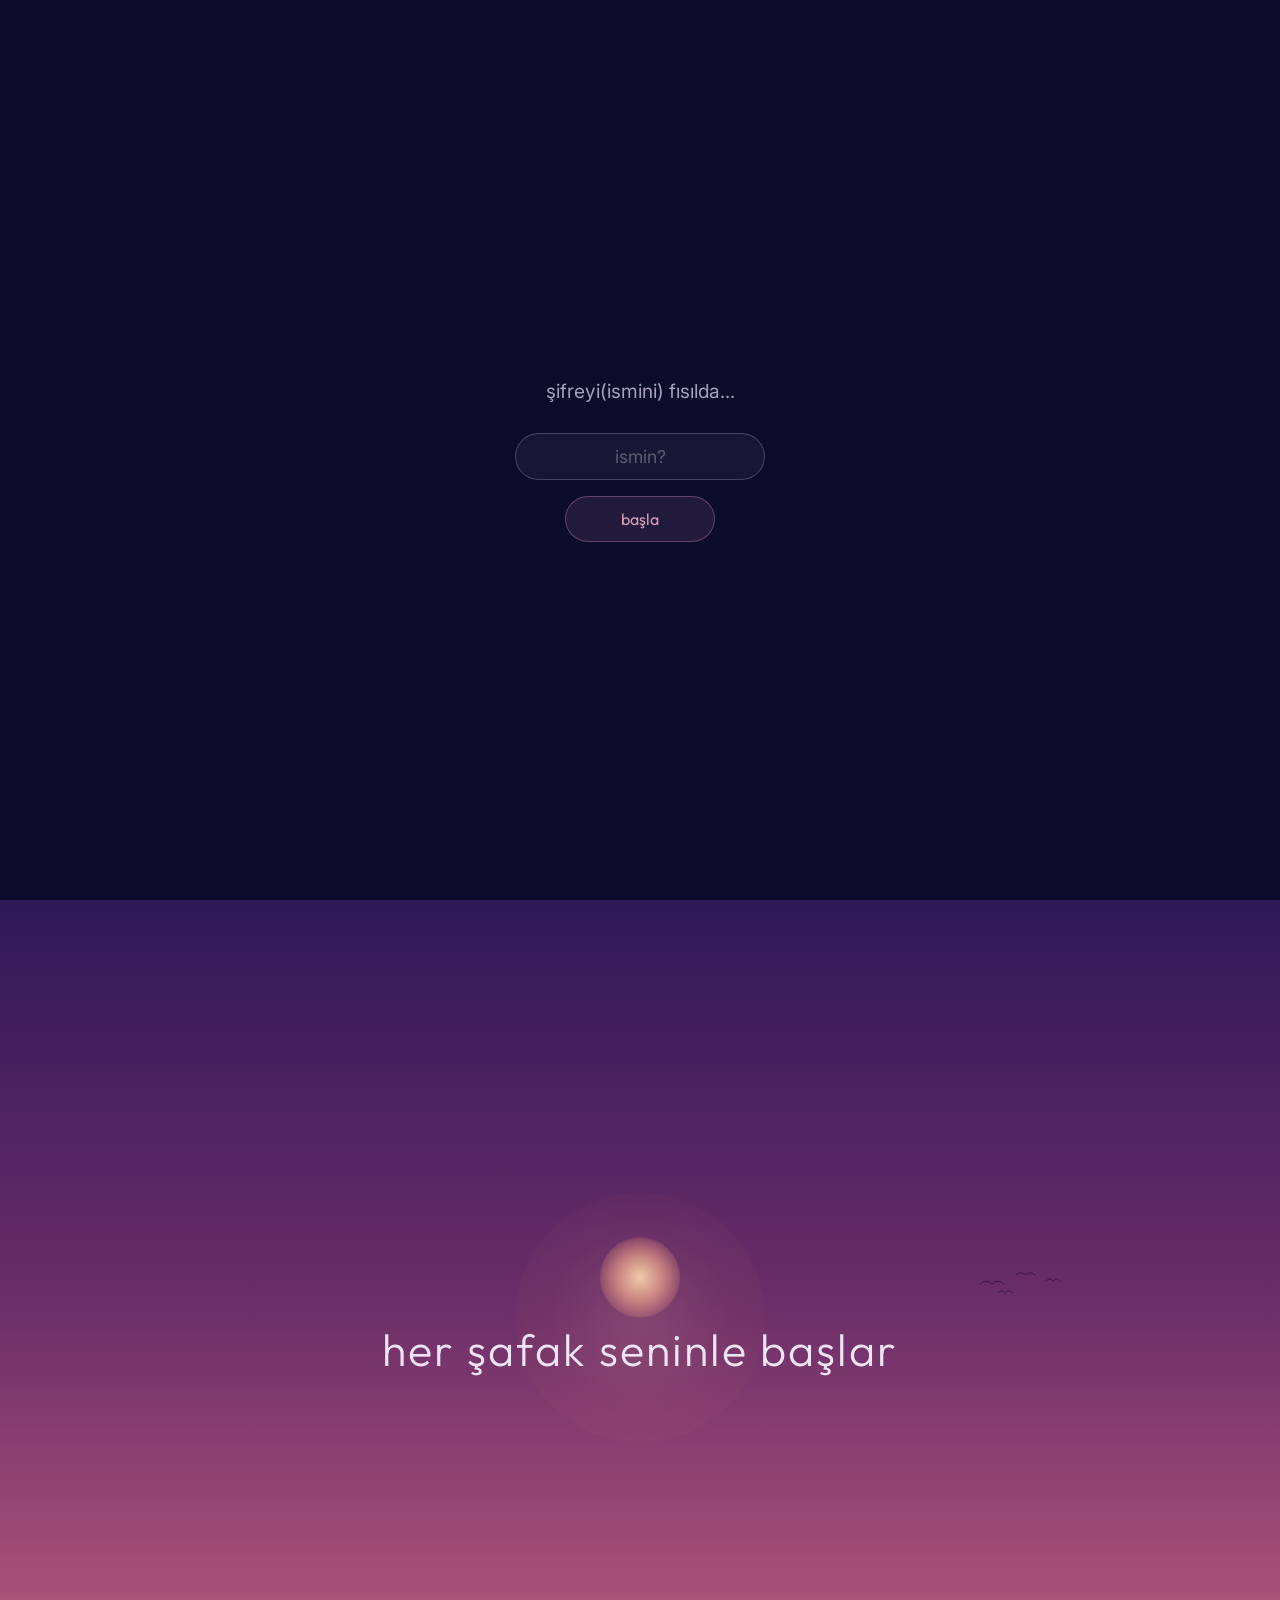
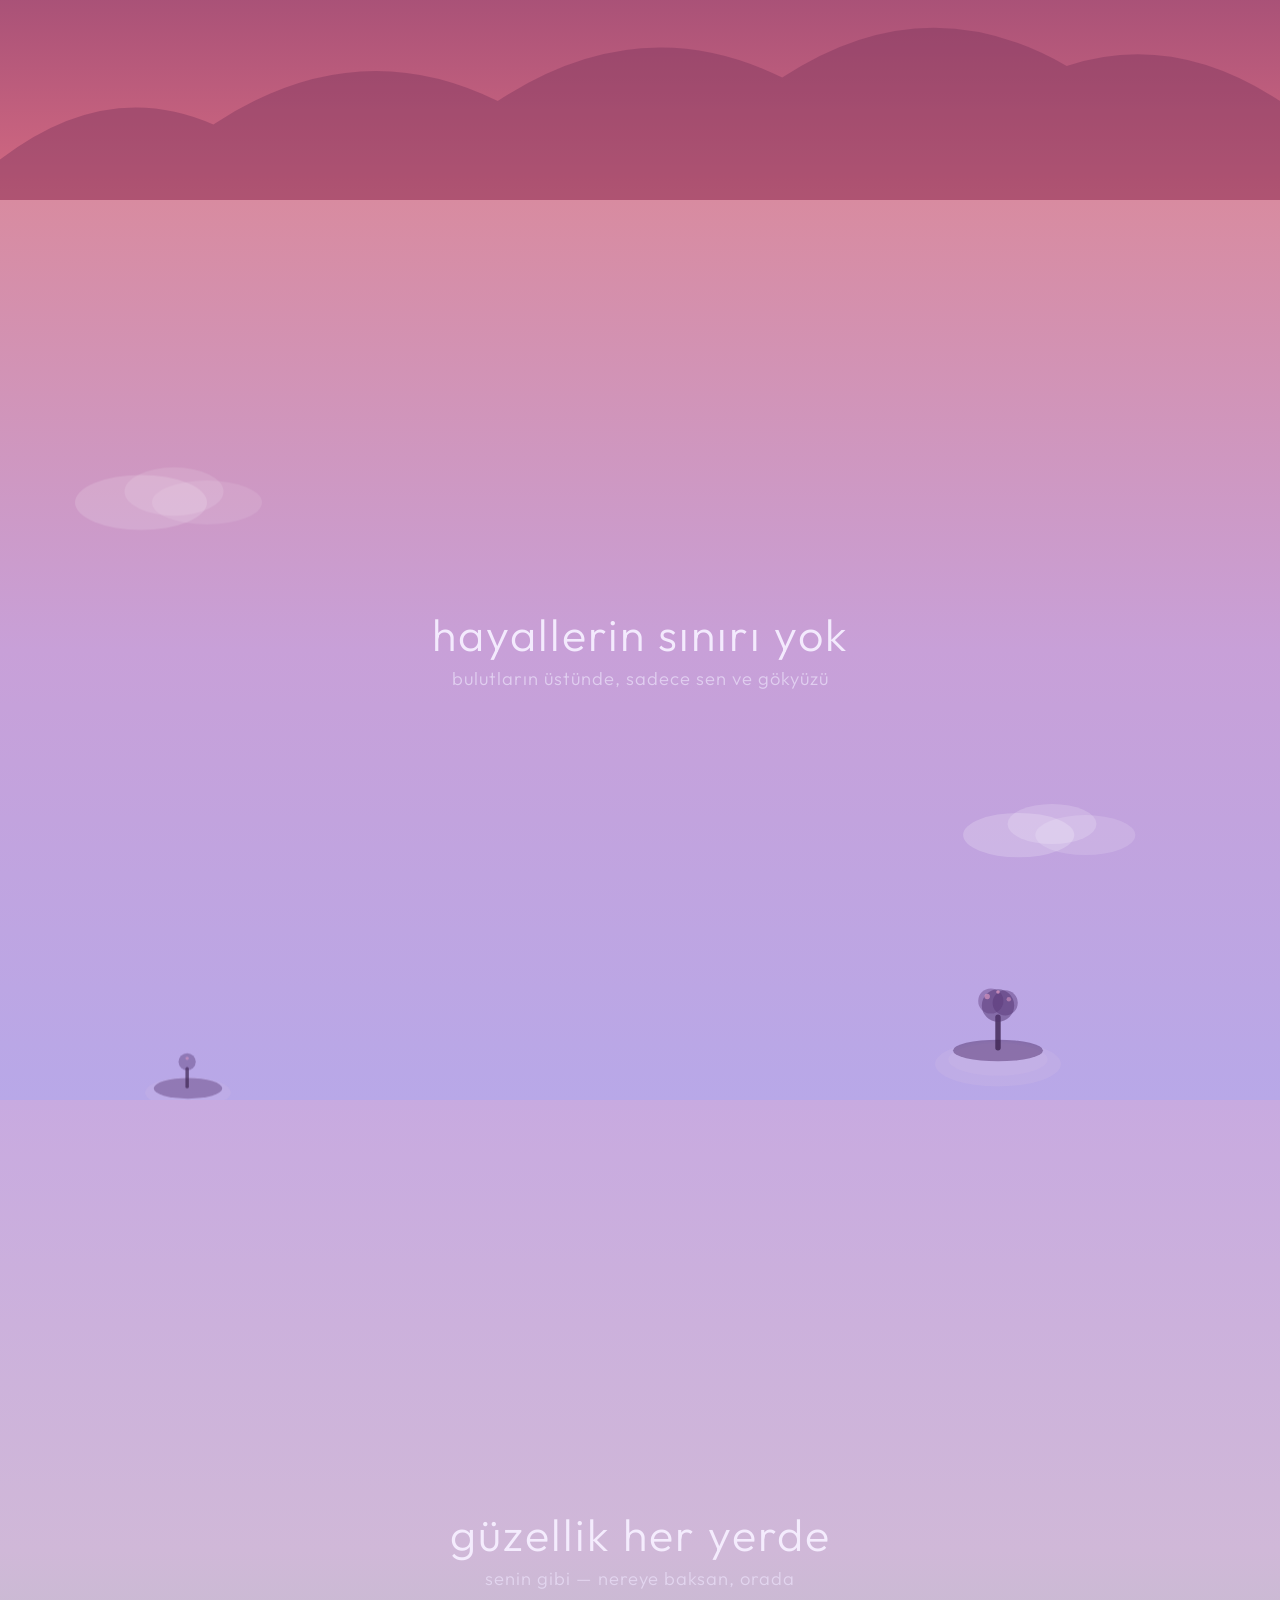
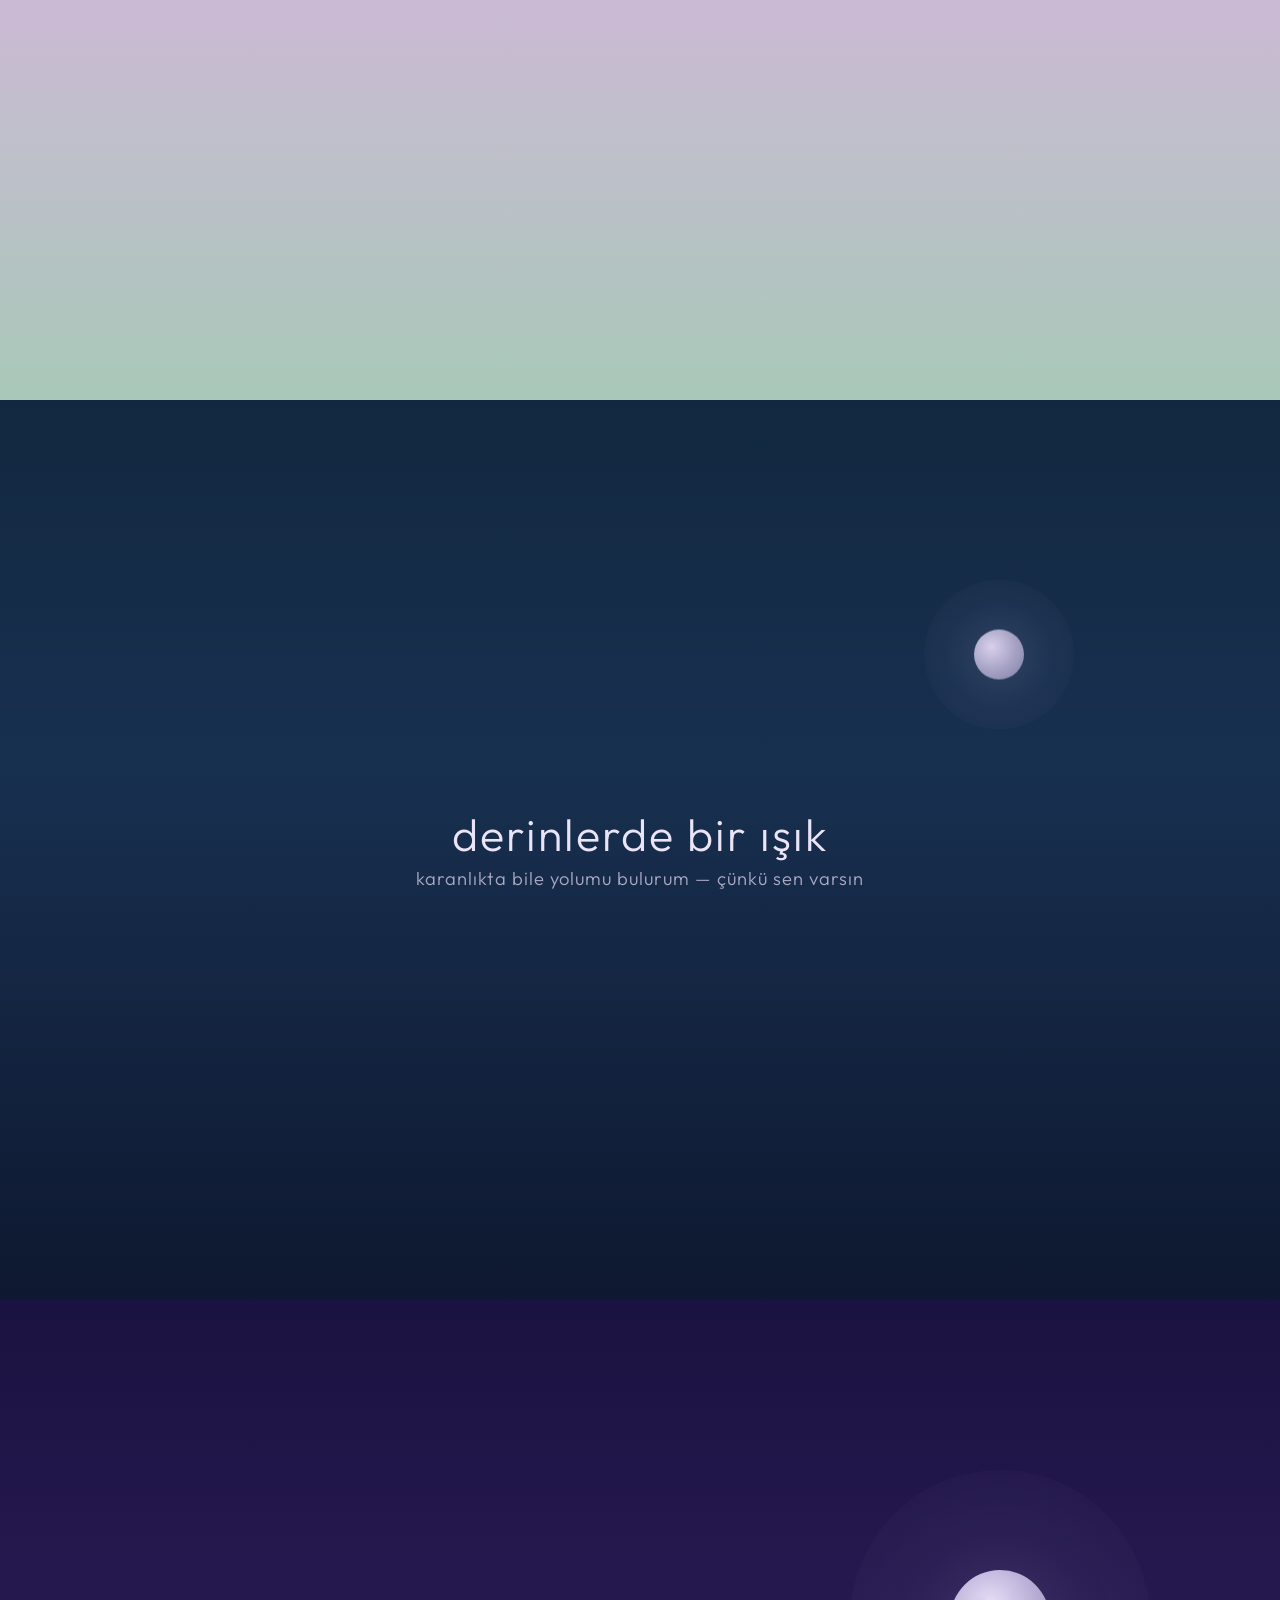
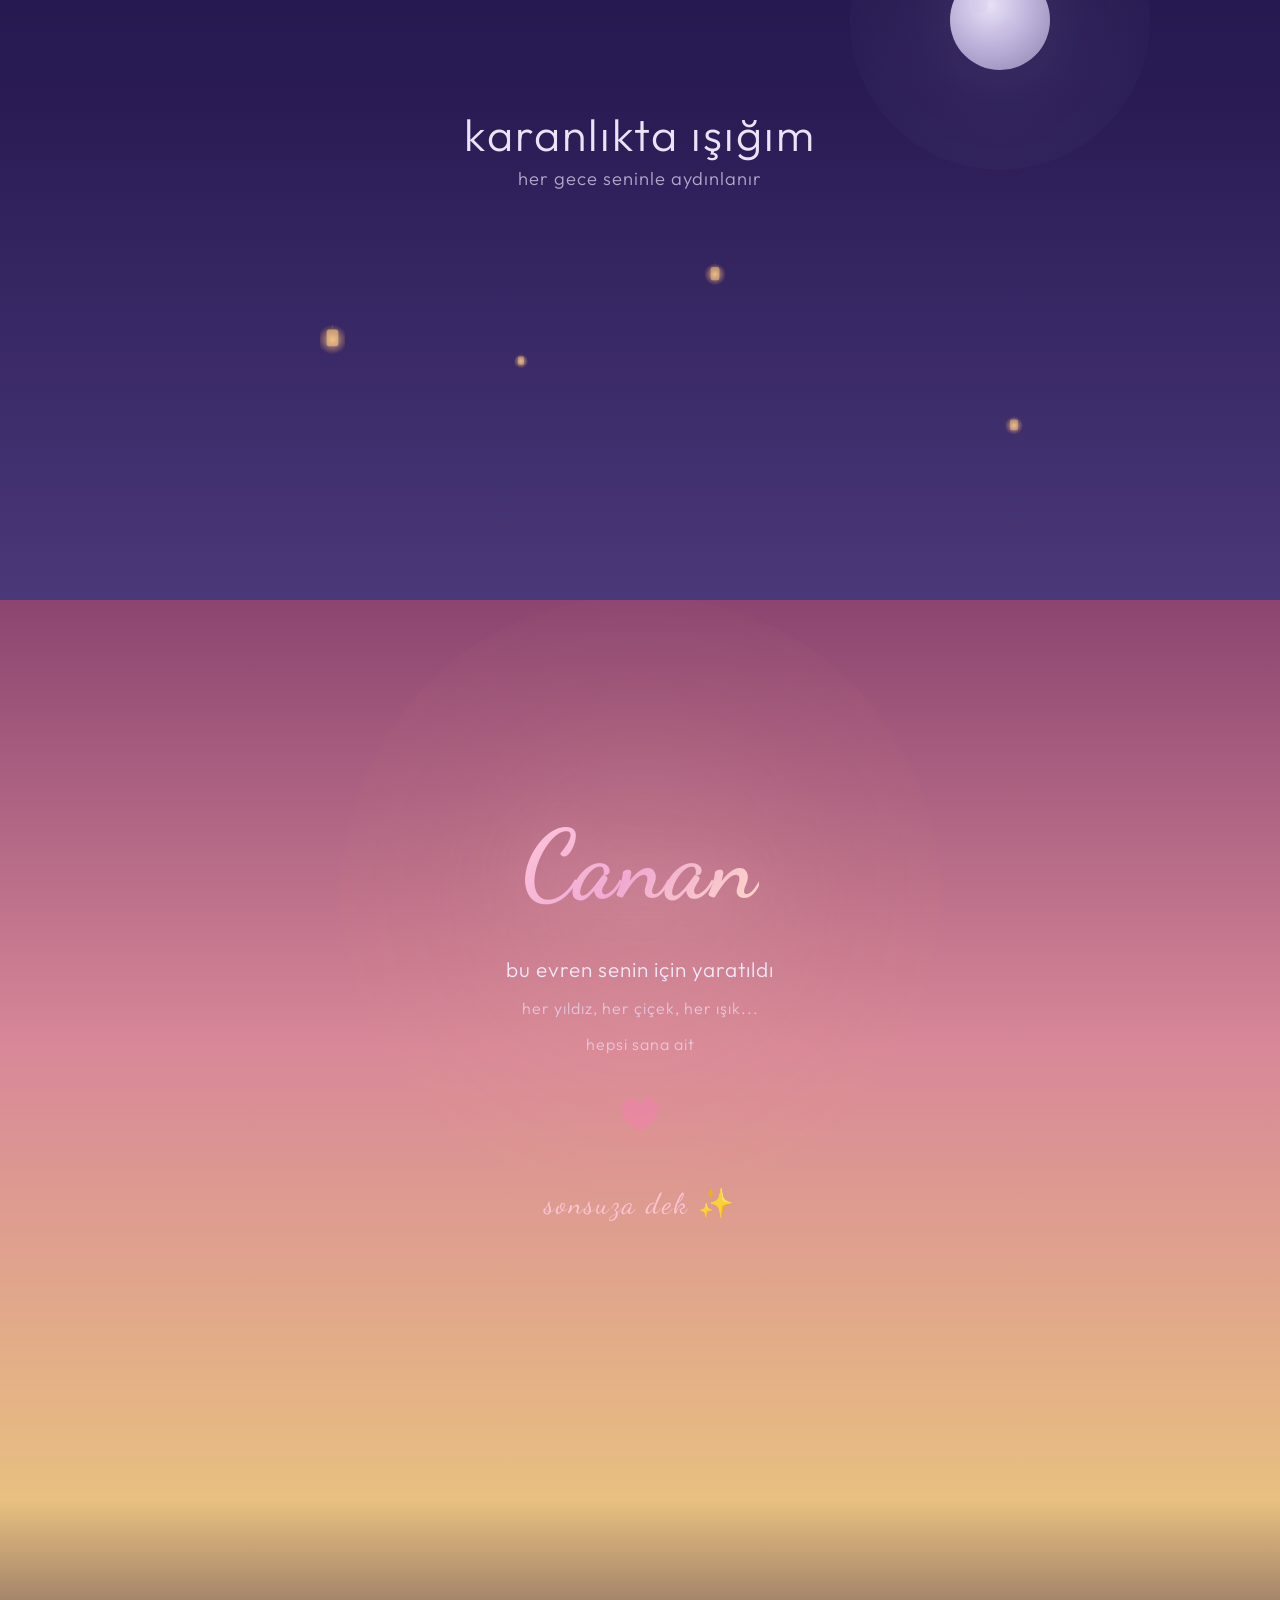
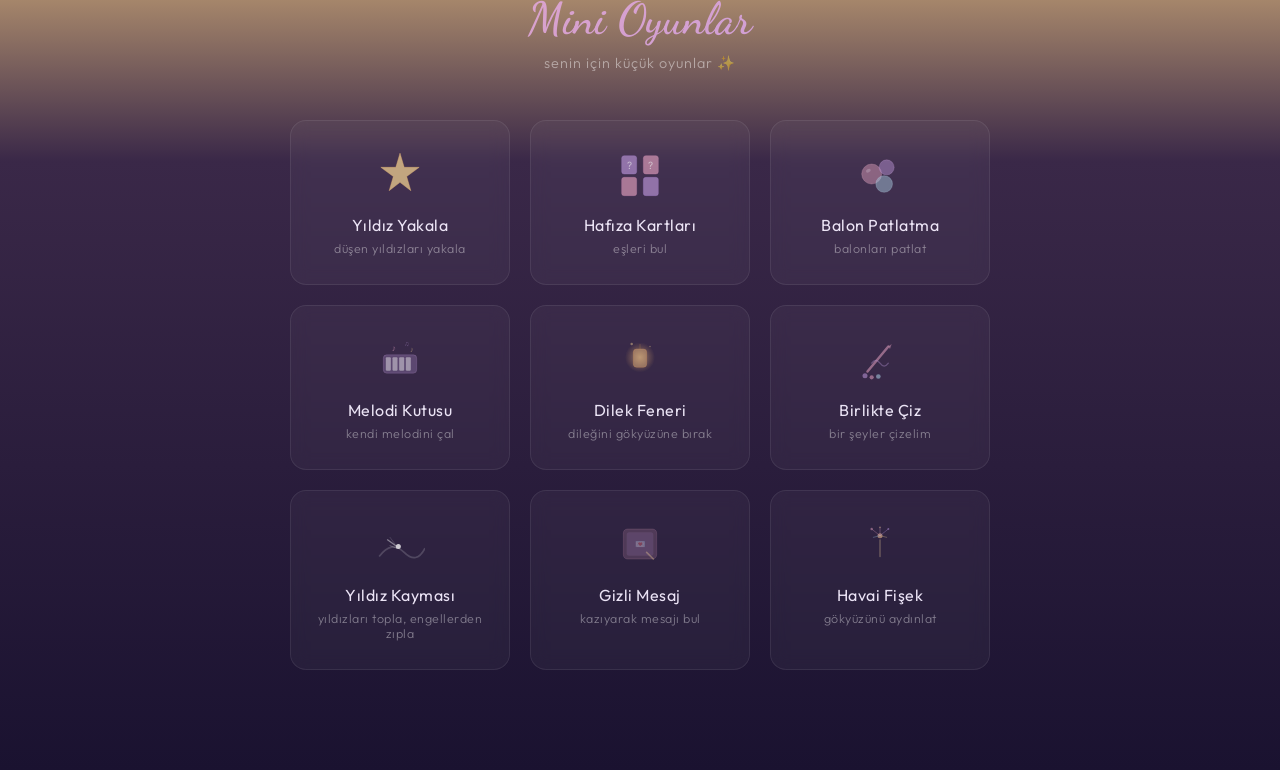
==== commit e0e64919: "Modify titles and text in index.html Updated text content and titles in index.html." ====
--- a/index.html
+++ b/index.html
@@ -4,7 +4,7 @@
     <meta charset="UTF-8">
     <meta name="viewport" content="width=device-width, initial-scale=1.0, maximum-scale=1.0, user-scalable=no, viewport-fit=cover">
     <meta name="description" content="Canan'ın Evreni — Sana özel bir dünya, sonsuz bir hikaye.">
-    <title>Canan'ın Evreni ✨</title>
+    <title>✨</title>
     <link rel="preconnect" href="https://fonts.googleapis.com">
     <link rel="preconnect" href="https://fonts.gstatic.com" crossorigin>
     <link href="https://fonts.googleapis.com/css2?family=Outfit:wght@200;300;400;600;700&family=Inter:wght@200;300;400&family=Dancing+Script:wght@400;600;700&display=swap" rel="stylesheet">
@@ -14,8 +14,8 @@
 <body>
     <!-- Welcome Screen -->
     <div id="welcome-screen" class="welcome-screen active">
-        <h2>Canan'ın Evreni ✨</h2>
-        <p>bu büyülü dünyaya adım atmak için ismini fısılda...</p>
+        <h2></h2>
+        <p>şifreyi(ismini) fısılda...</p>
         <form id="welcome-form">
             <input type="text" id="welcome-name" placeholder="ismin?" autocomplete="off" required>
             <button type="submit">başla</button>
@@ -545,9 +545,9 @@
         <!-- ============================================ -->
         <section class="games-section" id="games">
             <div class="games-header reveal">
-                <p class="games-subtitle">bir de birlikte oynayalım mı?</p>
+                <p class="games-subtitle"</p>
                 <h2 class="games-title">Mini Oyunlar</h2>
-                <p class="games-desc">seninle vakit geçirmek için küçük oyunlar ✨</p>
+                <p class="games-desc">senin için küçük oyunlar ✨</p>
             </div>
 
             <div class="games-grid">
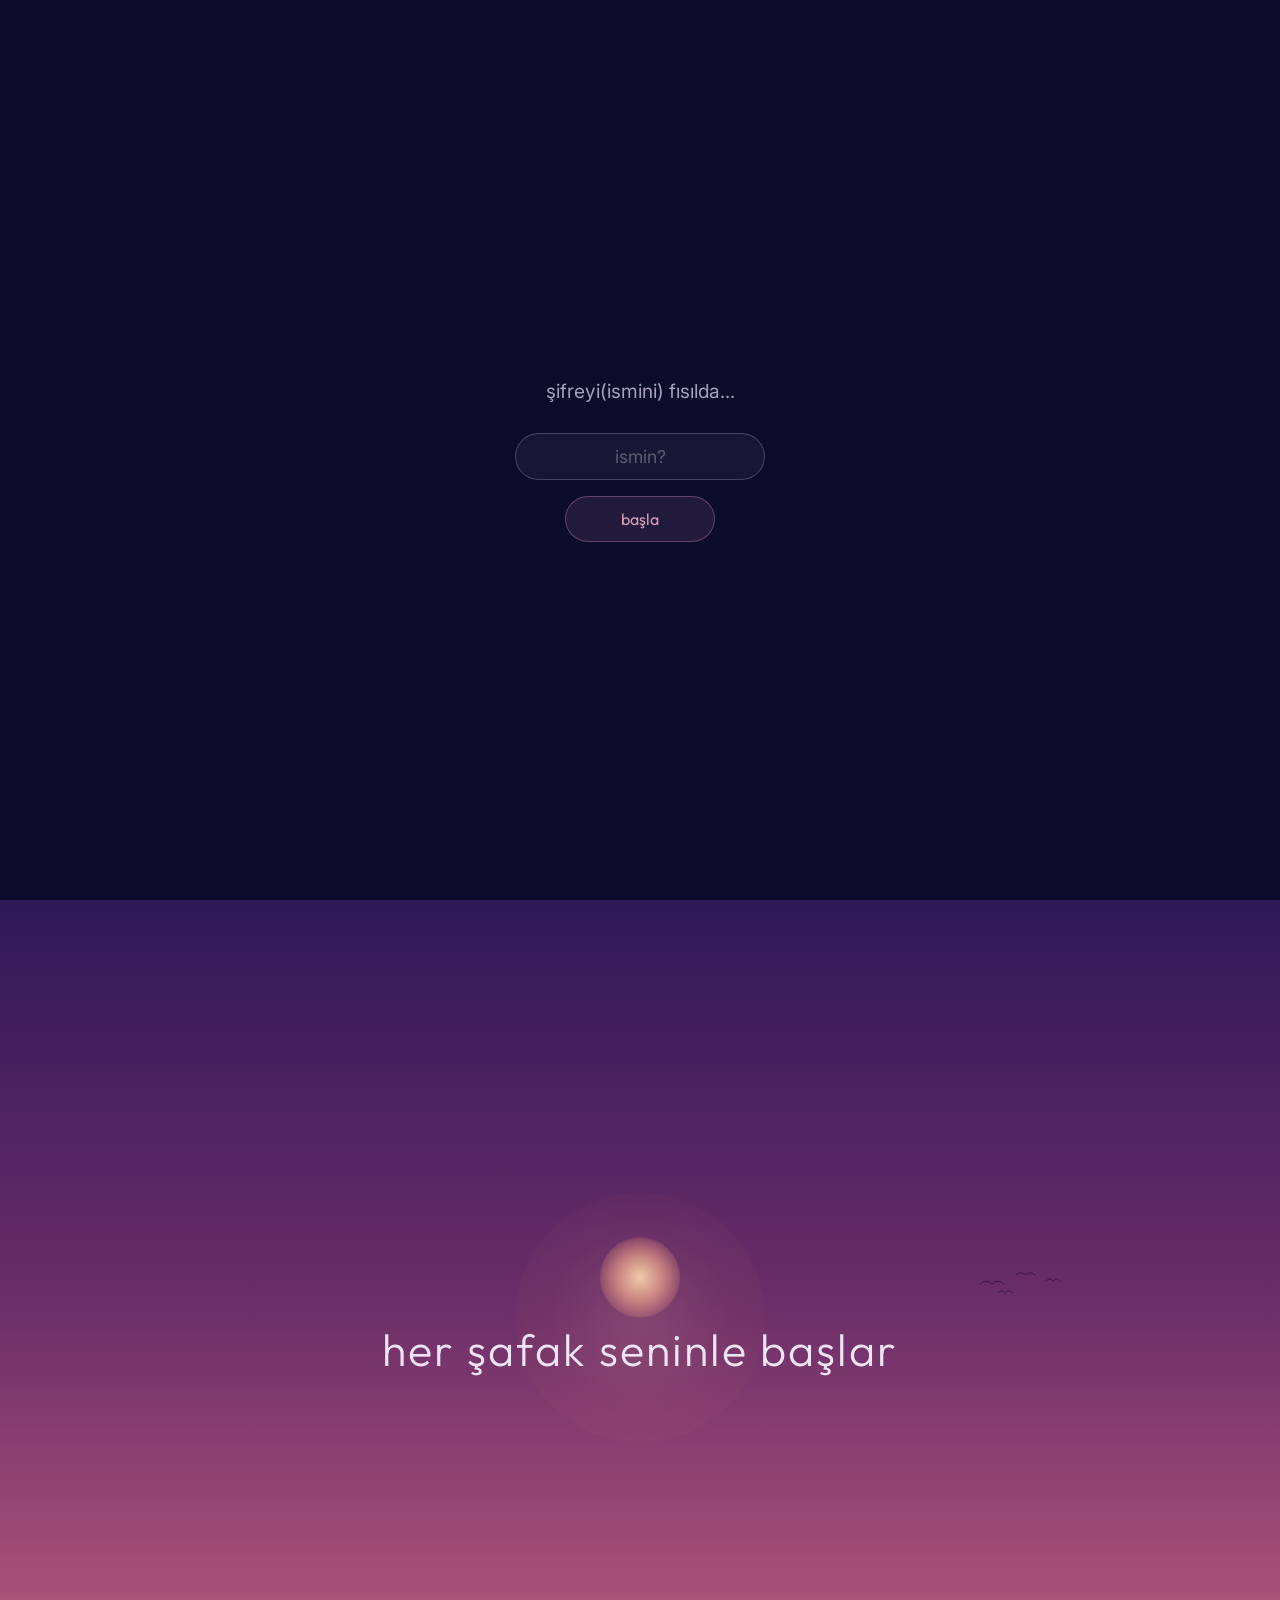
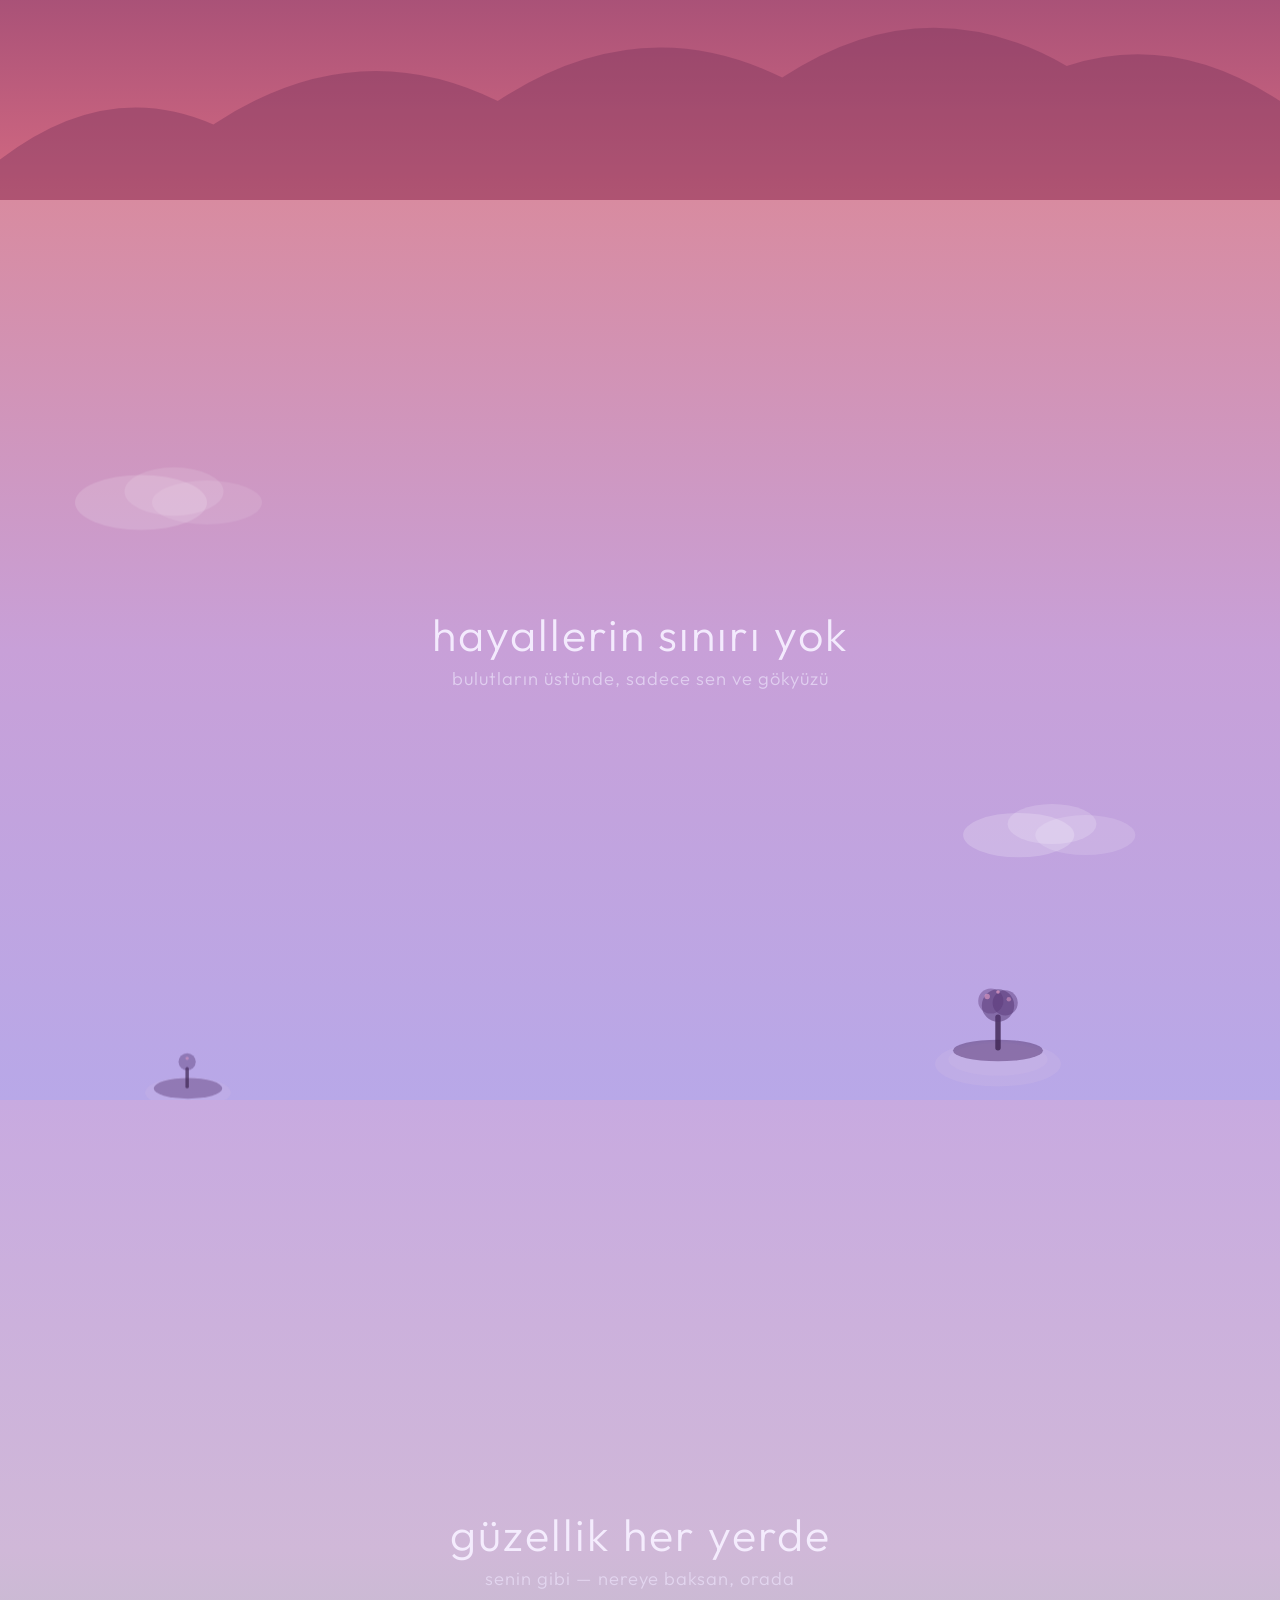
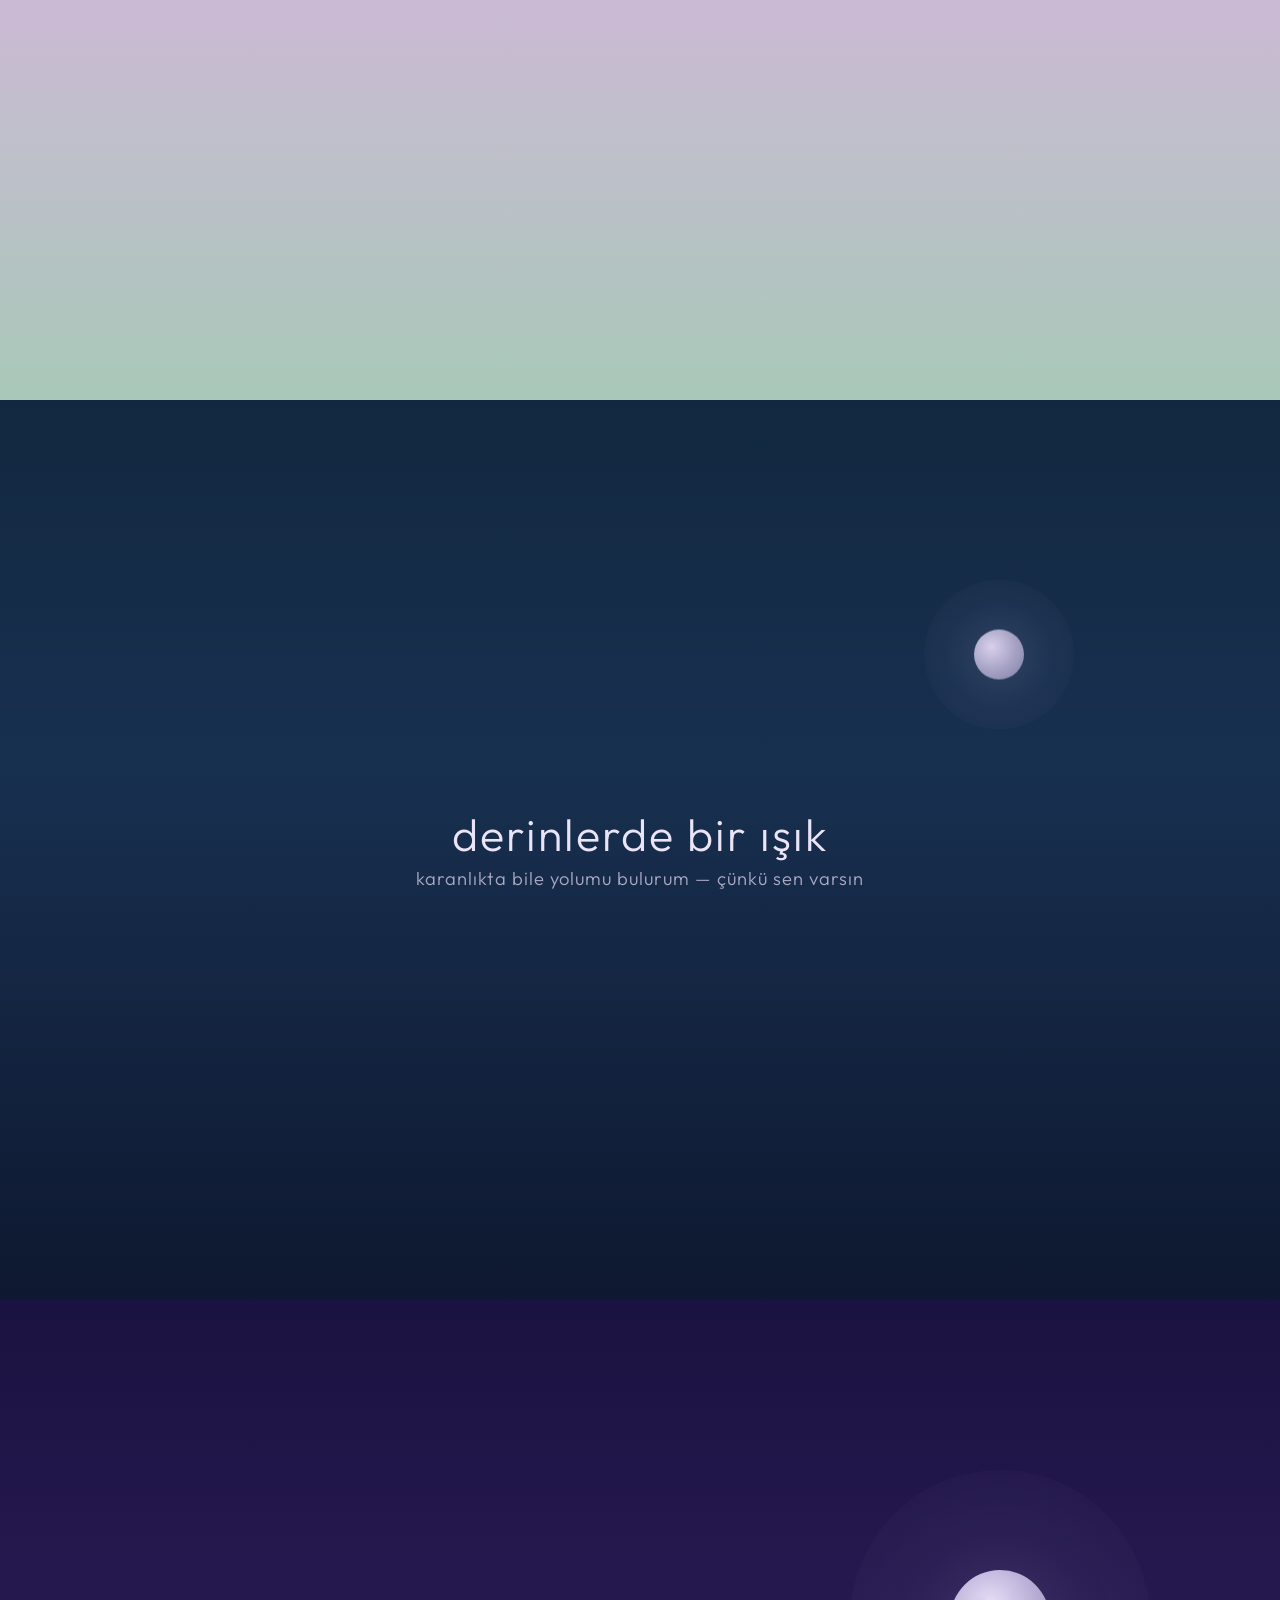
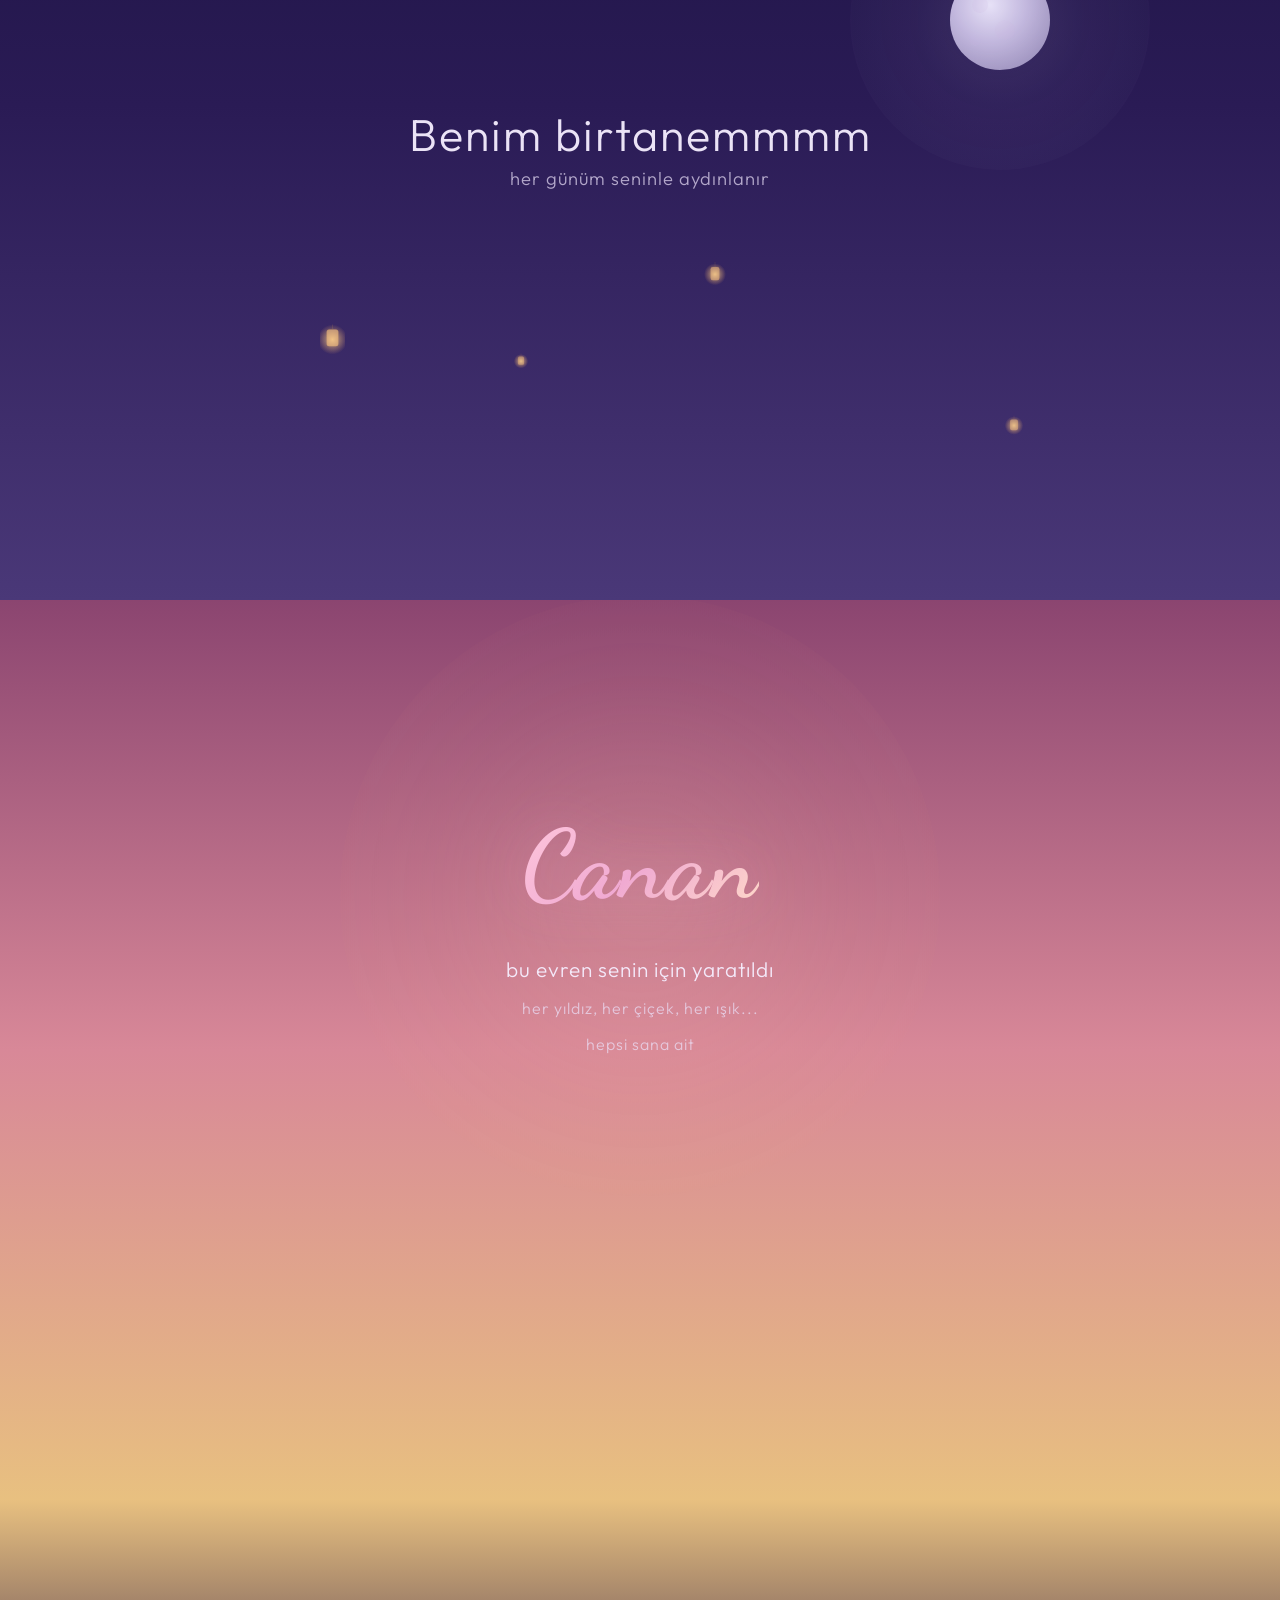
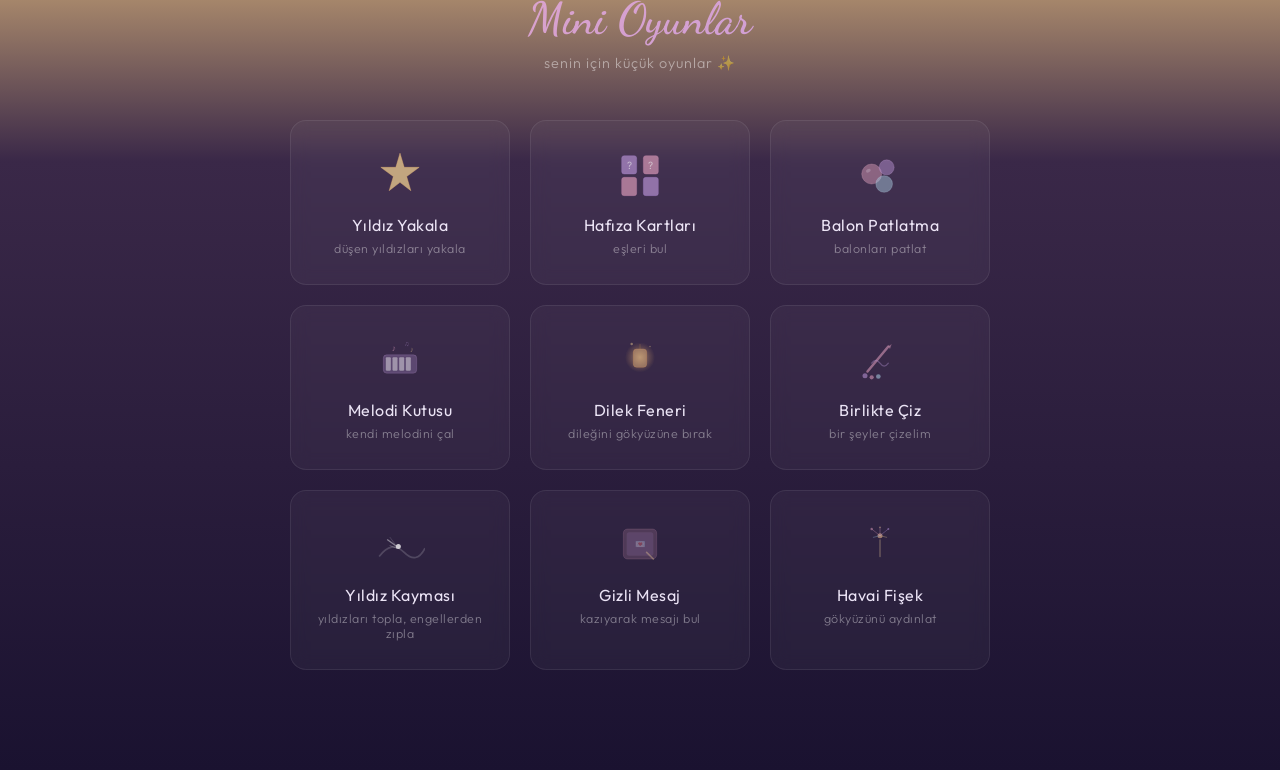
==== commit 88c80122: "Update realm title and text in index.html" ====
--- a/index.html
+++ b/index.html
@@ -488,8 +488,8 @@
 
 
             <div class="realm__content">
-                <h2 class="realm__title reveal" data-delay="0">karanlıkta ışığım</h2>
-                <p class="realm__text reveal" data-delay="200">her gece seninle aydınlanır</p>
+                <h2 class="realm__title reveal" data-delay="0">Benim birtanemmmm</h2>
+                <p class="realm__text reveal" data-delay="200">her günüm seninle aydınlanır</p>
             </div>
         </section>
 
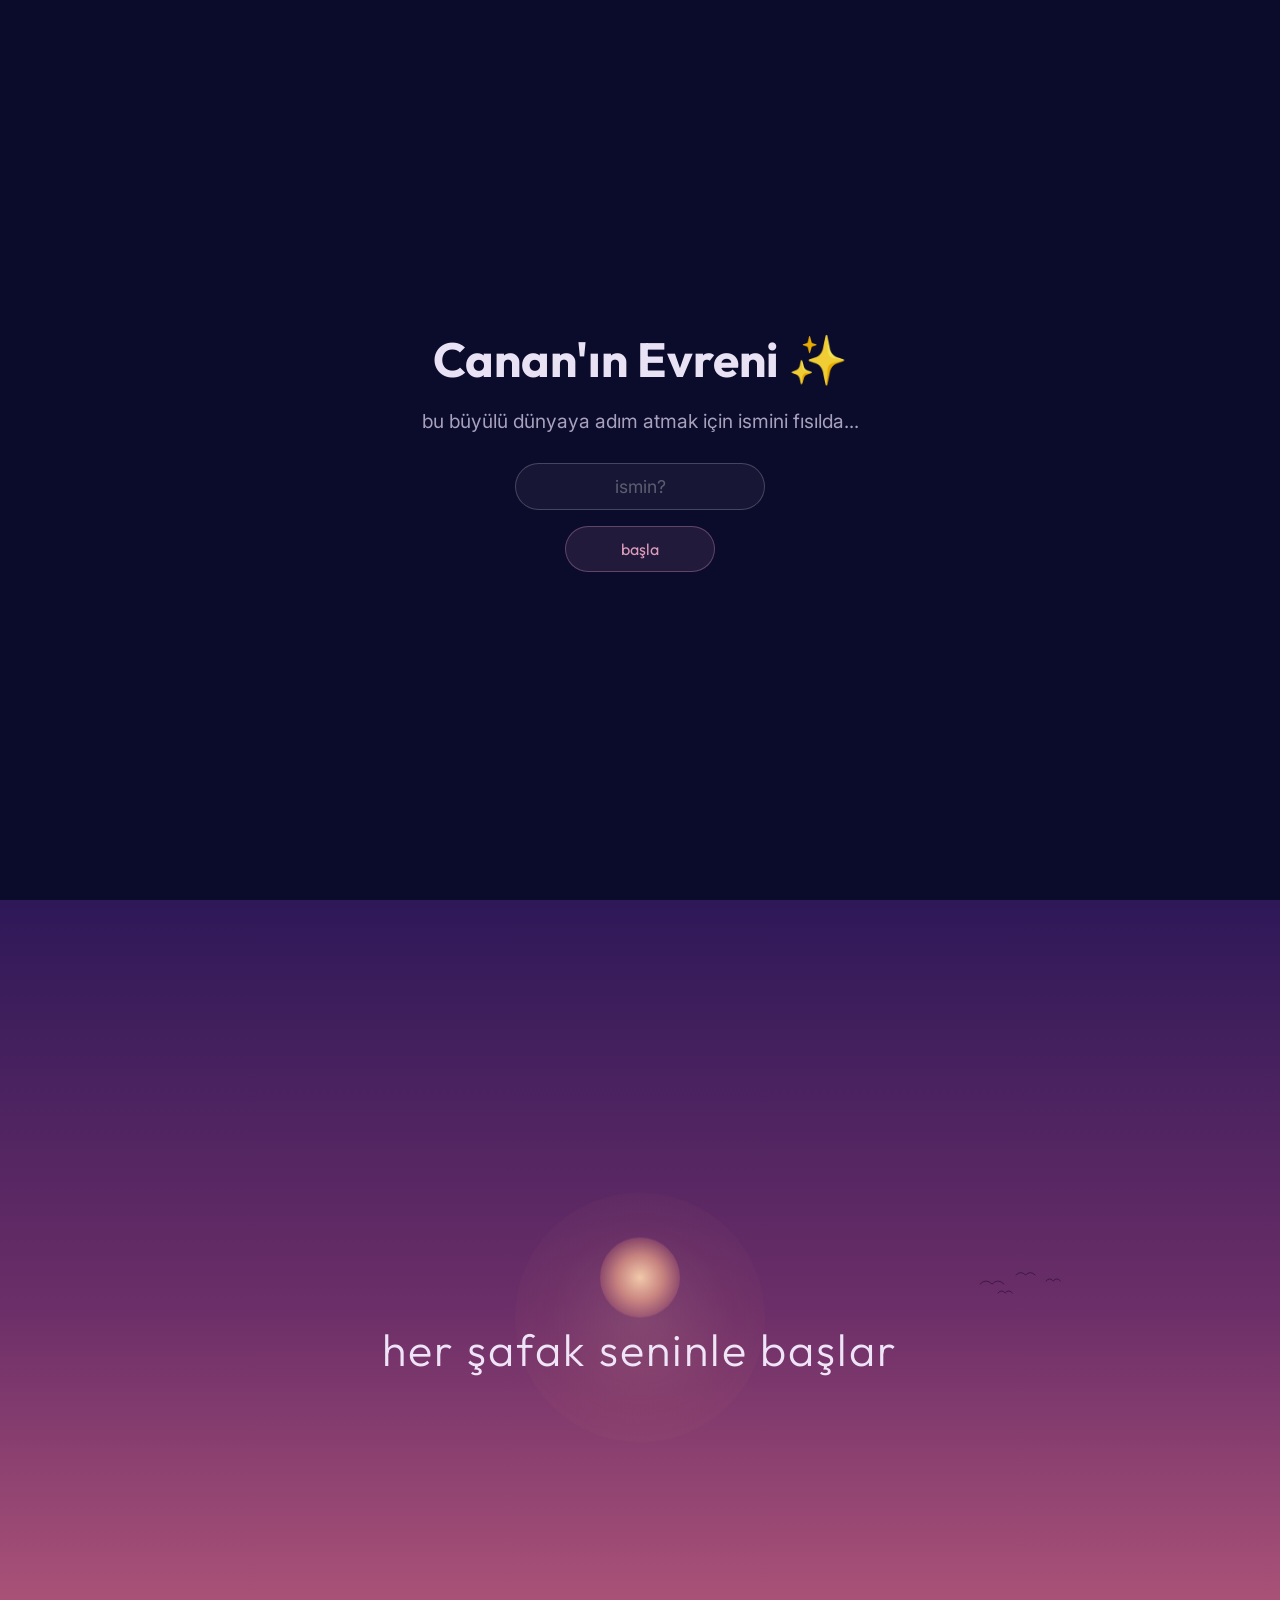
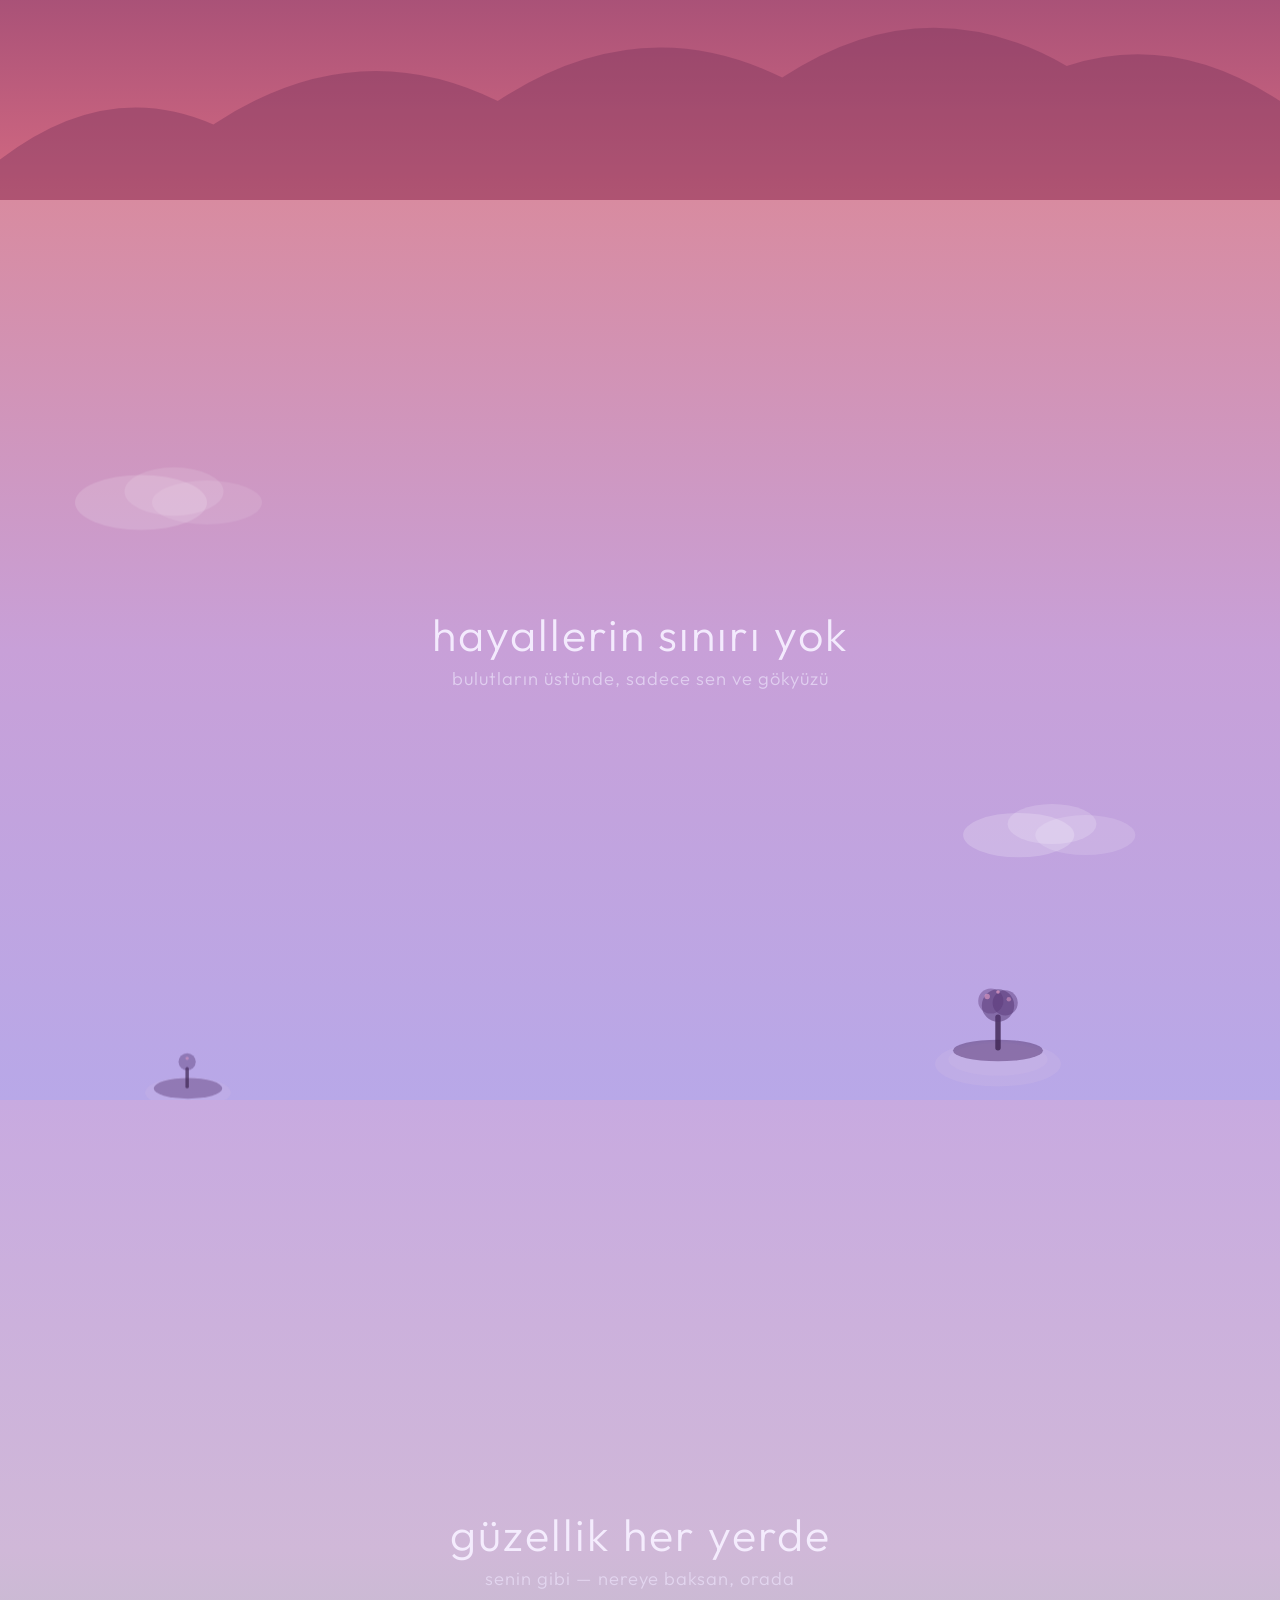
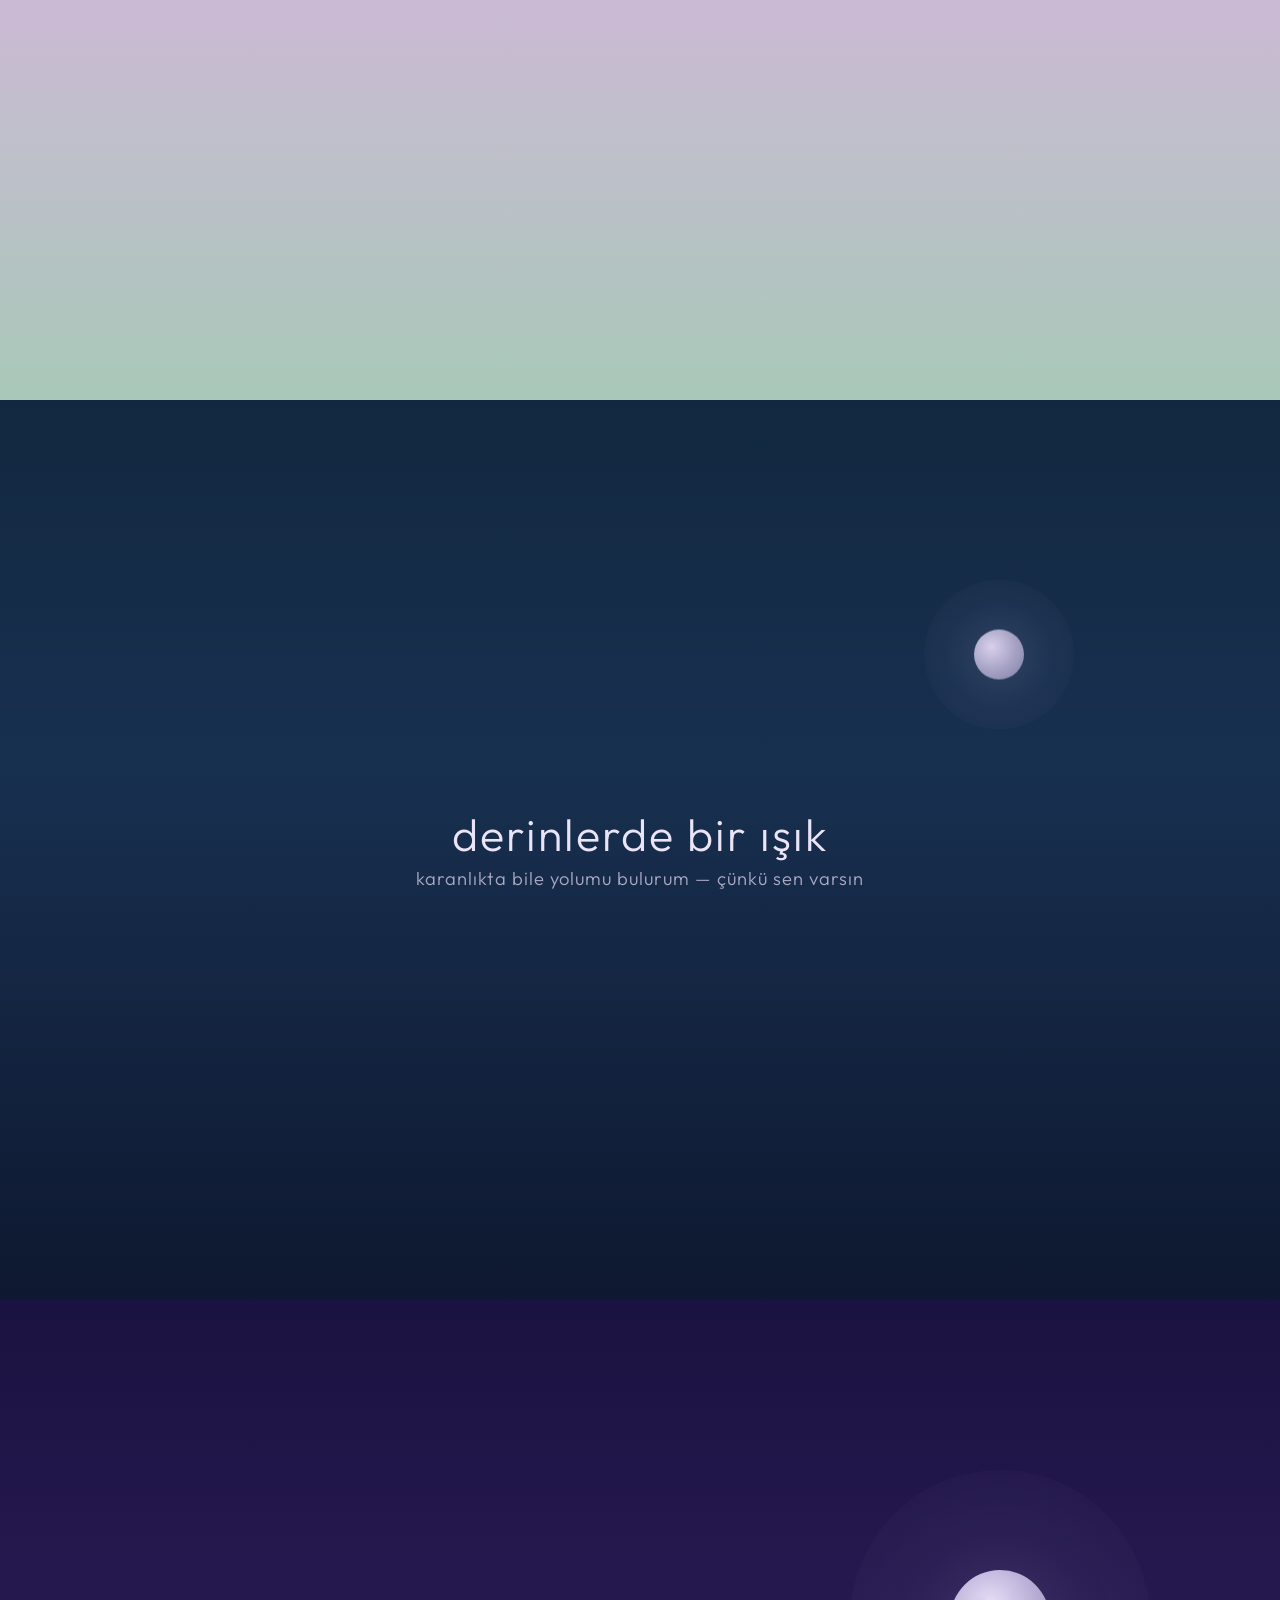
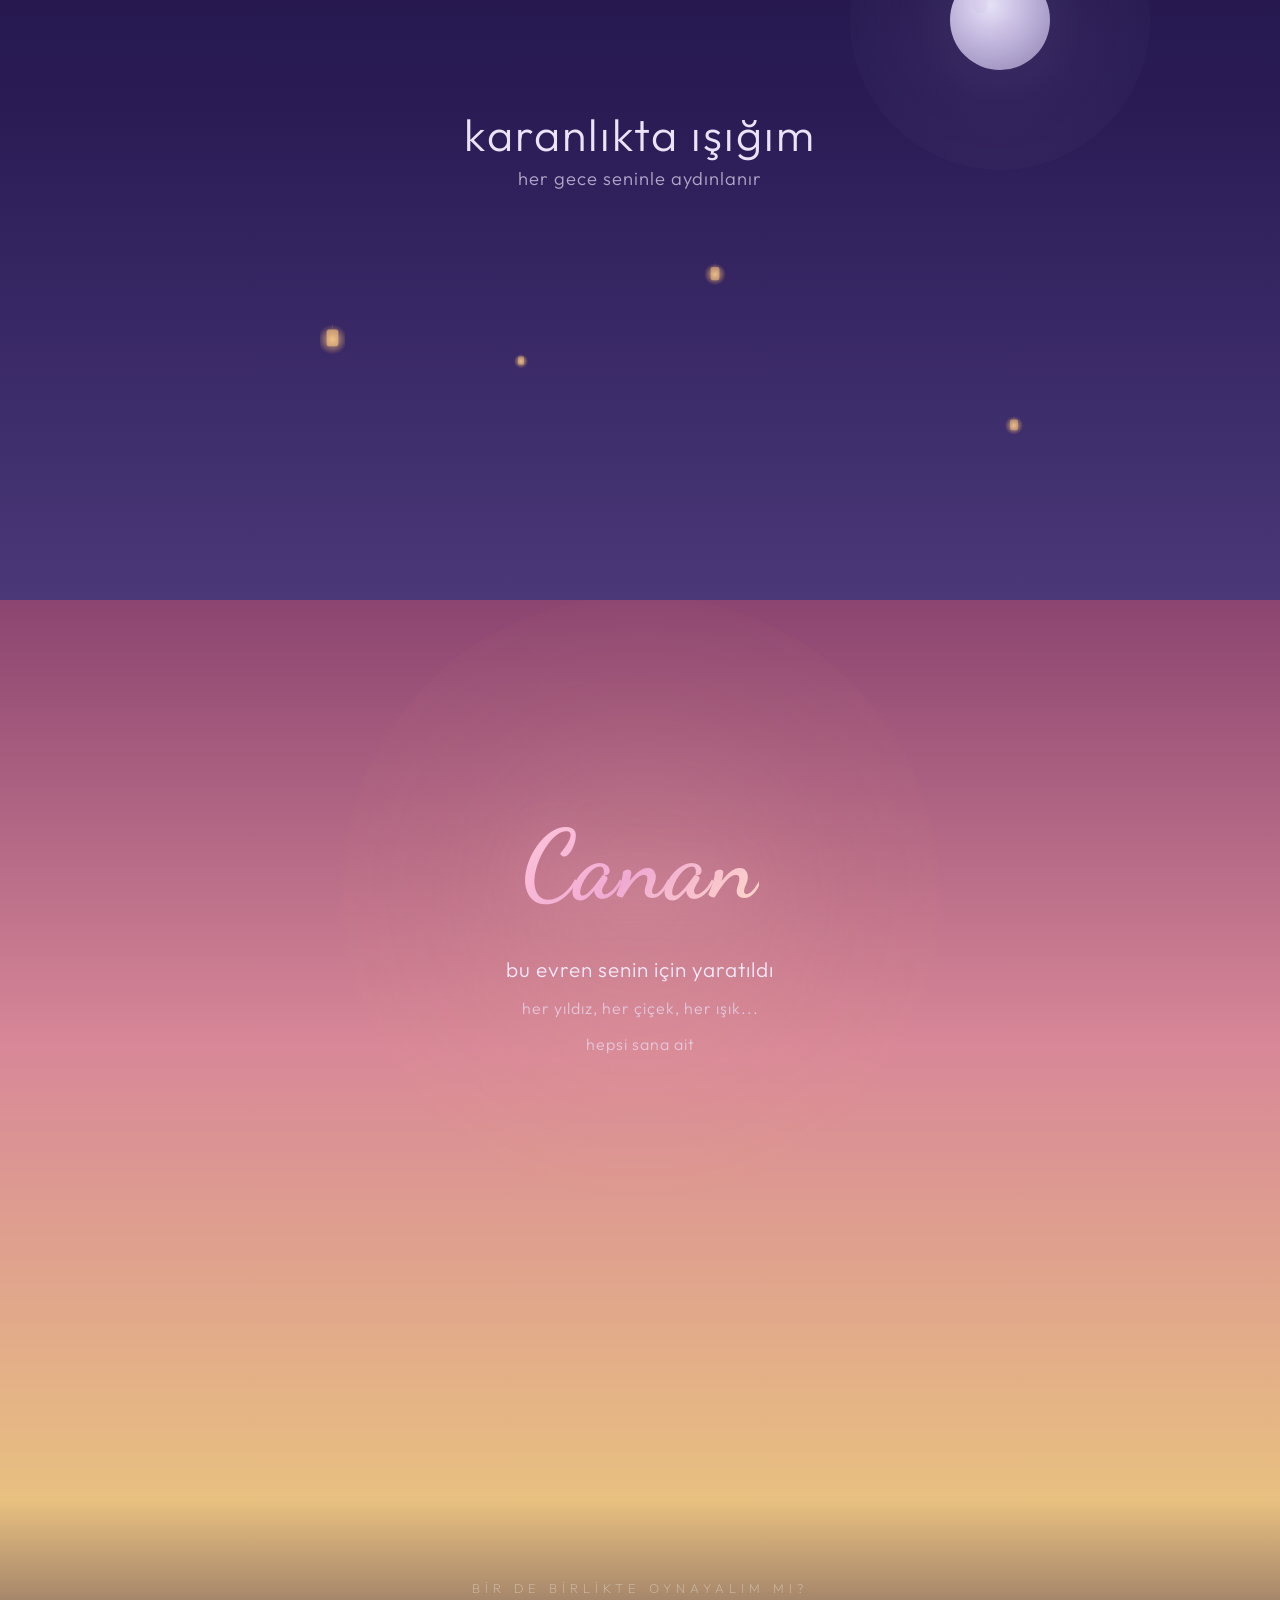
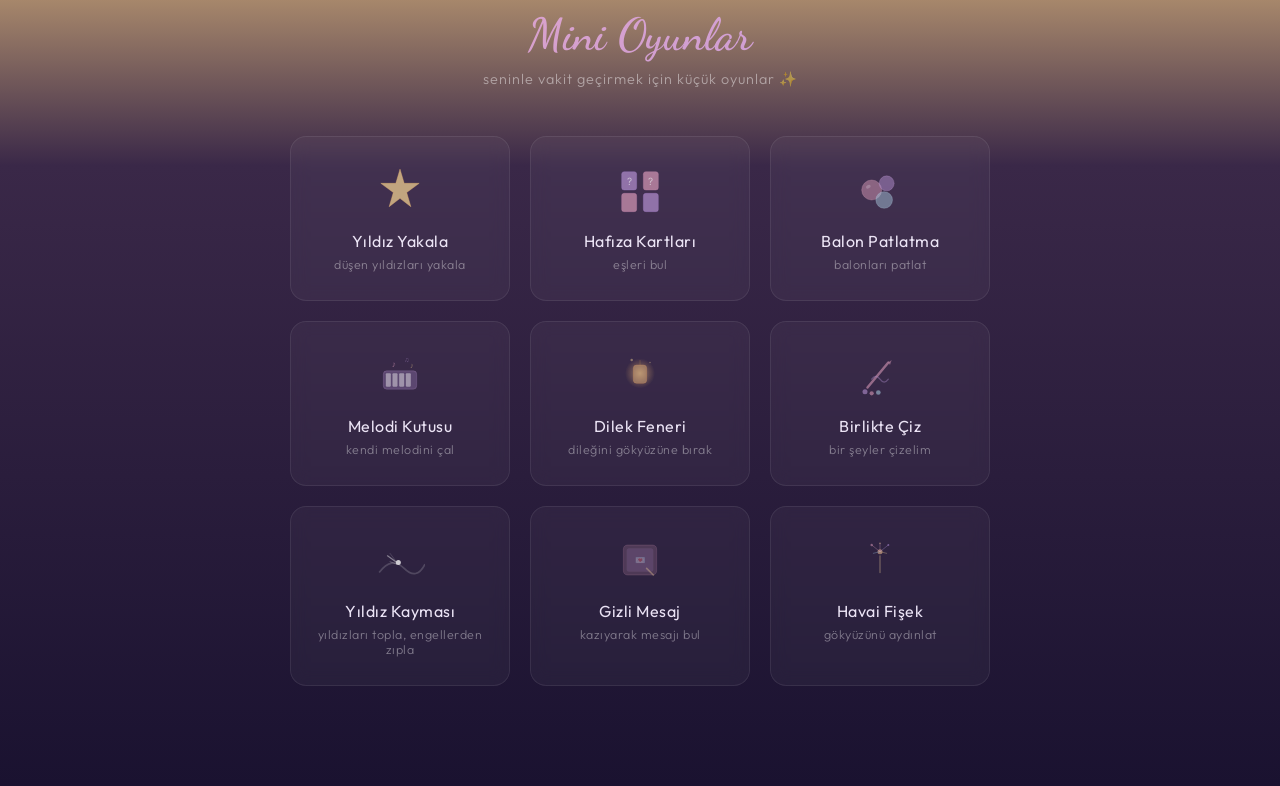
==== commit 925aff47: "Update titles and text in index.html" ====
--- a/index.html
+++ b/index.html
@@ -4,7 +4,7 @@
     <meta charset="UTF-8">
     <meta name="viewport" content="width=device-width, initial-scale=1.0, maximum-scale=1.0, user-scalable=no, viewport-fit=cover">
     <meta name="description" content="Canan'ın Evreni — Sana özel bir dünya, sonsuz bir hikaye.">
-    <title>✨</title>
+    <title>Canan'ın Evreni ✨</title>
     <link rel="preconnect" href="https://fonts.googleapis.com">
     <link rel="preconnect" href="https://fonts.gstatic.com" crossorigin>
     <link href="https://fonts.googleapis.com/css2?family=Outfit:wght@200;300;400;600;700&family=Inter:wght@200;300;400&family=Dancing+Script:wght@400;600;700&display=swap" rel="stylesheet">
@@ -14,8 +14,8 @@
 <body>
     <!-- Welcome Screen -->
     <div id="welcome-screen" class="welcome-screen active">
-        <h2></h2>
-        <p>şifreyi(ismini) fısılda...</p>
+        <h2>Canan'ın Evreni ✨</h2>
+        <p>bu büyülü dünyaya adım atmak için ismini fısılda...</p>
         <form id="welcome-form">
             <input type="text" id="welcome-name" placeholder="ismin?" autocomplete="off" required>
             <button type="submit">başla</button>
@@ -488,8 +488,8 @@
 
 
             <div class="realm__content">
-                <h2 class="realm__title reveal" data-delay="0">Benim birtanemmmm</h2>
-                <p class="realm__text reveal" data-delay="200">her günüm seninle aydınlanır</p>
+                <h2 class="realm__title reveal" data-delay="0">karanlıkta ışığım</h2>
+                <p class="realm__text reveal" data-delay="200">her gece seninle aydınlanır</p>
             </div>
         </section>
 
@@ -545,9 +545,9 @@
         <!-- ============================================ -->
         <section class="games-section" id="games">
             <div class="games-header reveal">
-                <p class="games-subtitle"</p>
+                <p class="games-subtitle">bir de birlikte oynayalım mı?</p>
                 <h2 class="games-title">Mini Oyunlar</h2>
-                <p class="games-desc">senin için küçük oyunlar ✨</p>
+                <p class="games-desc">seninle vakit geçirmek için küçük oyunlar ✨</p>
             </div>
 
             <div class="games-grid">
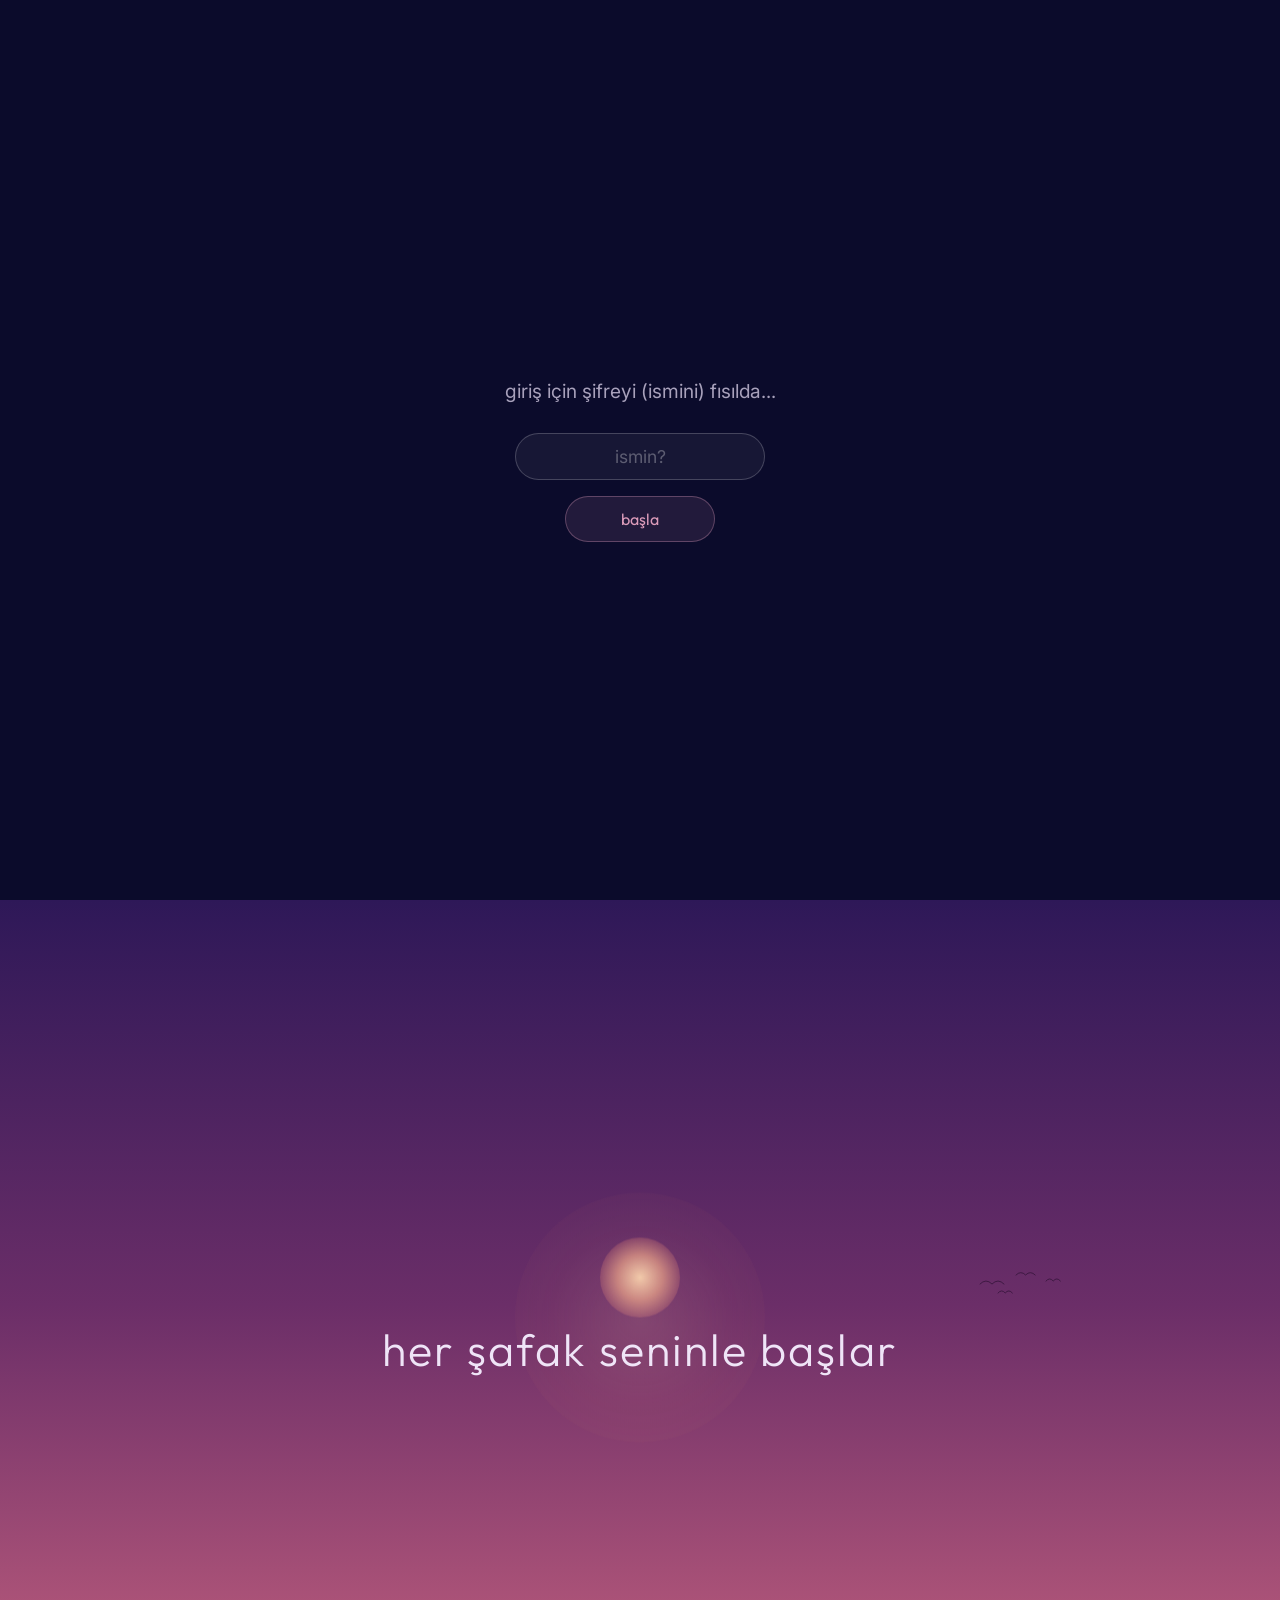
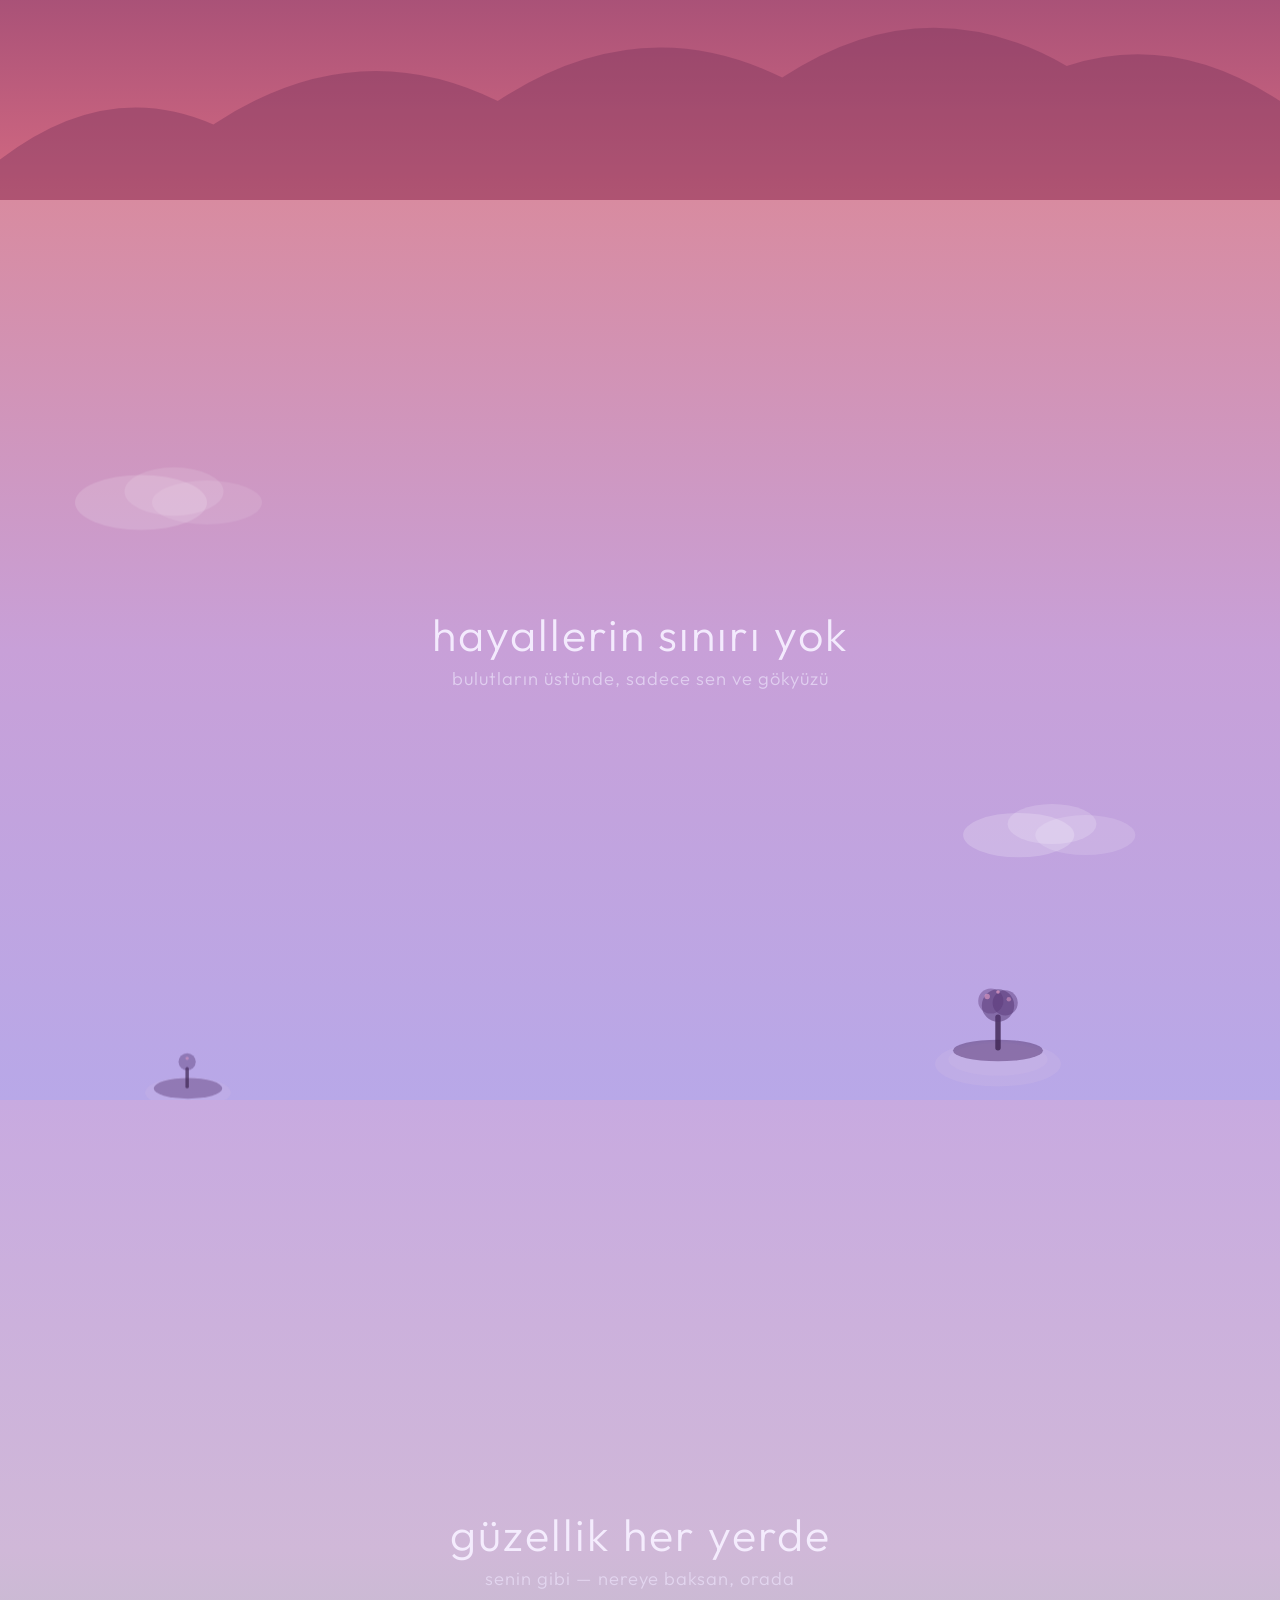
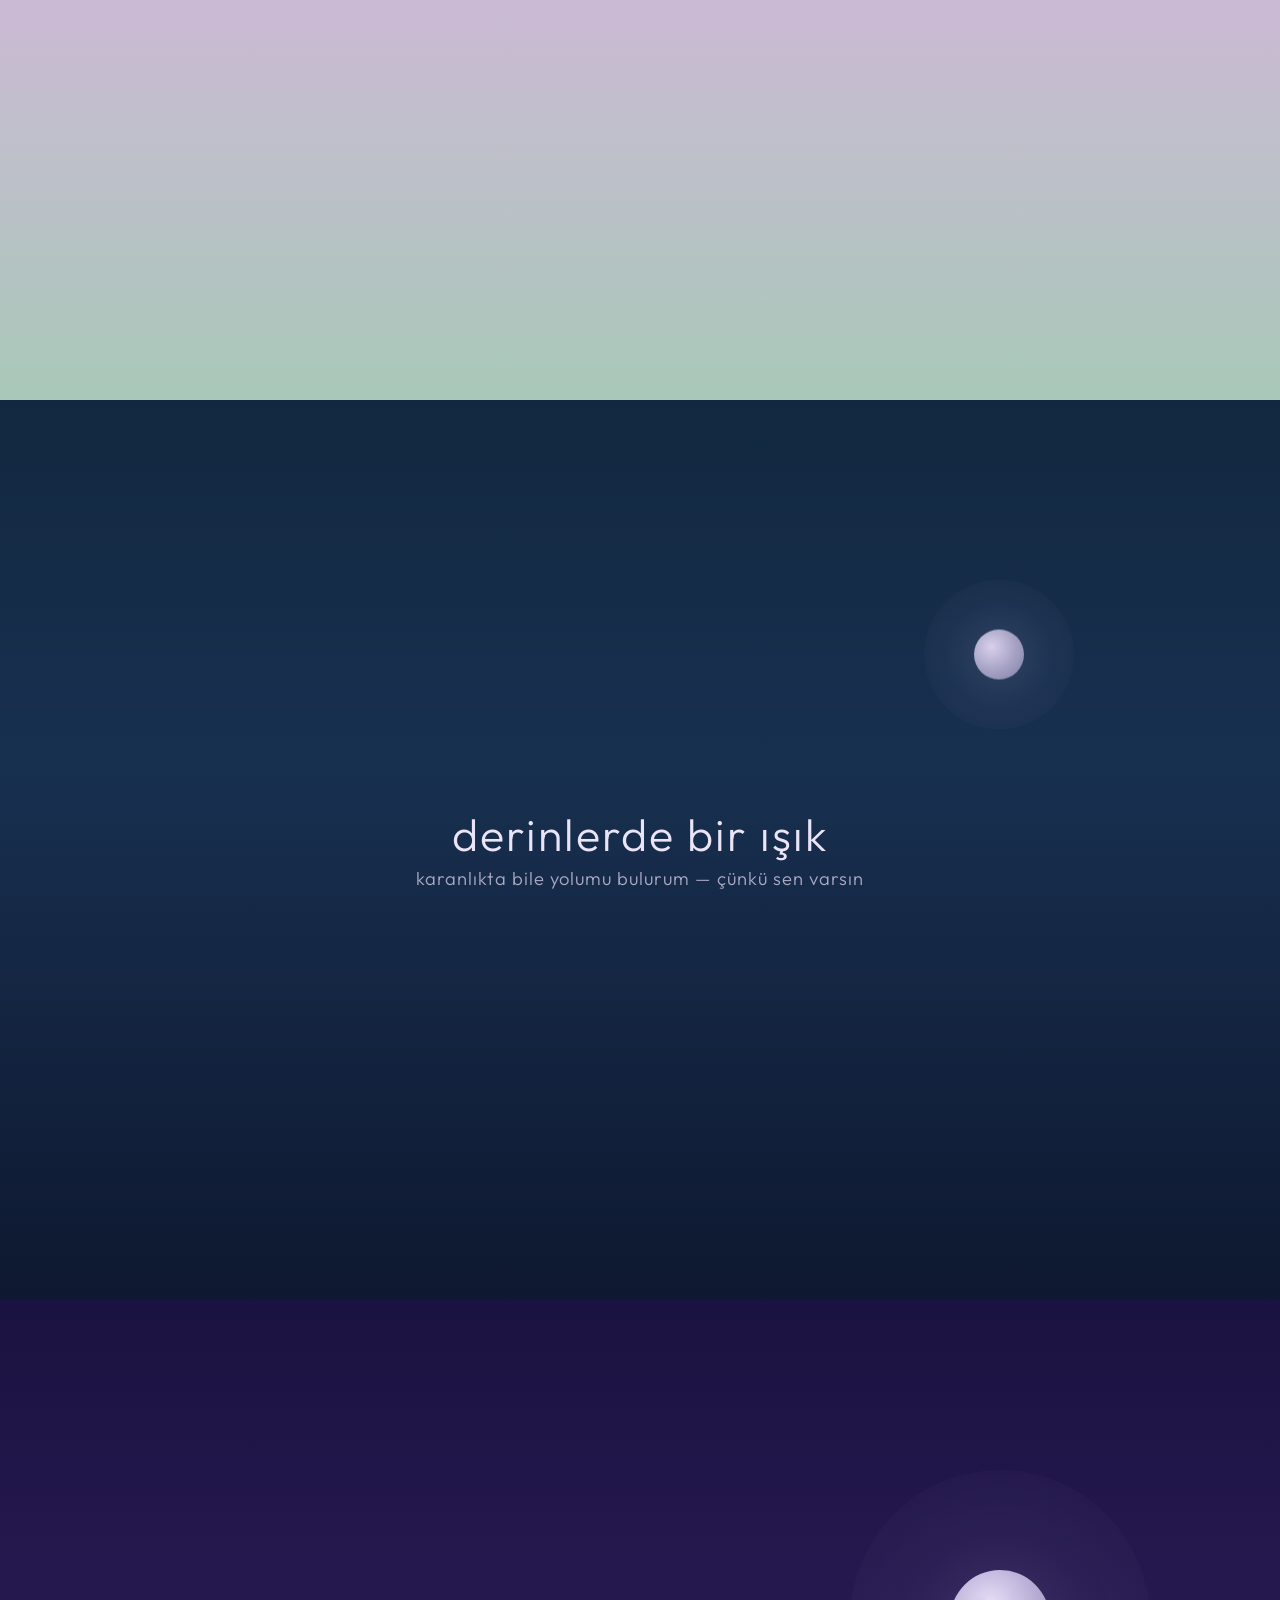
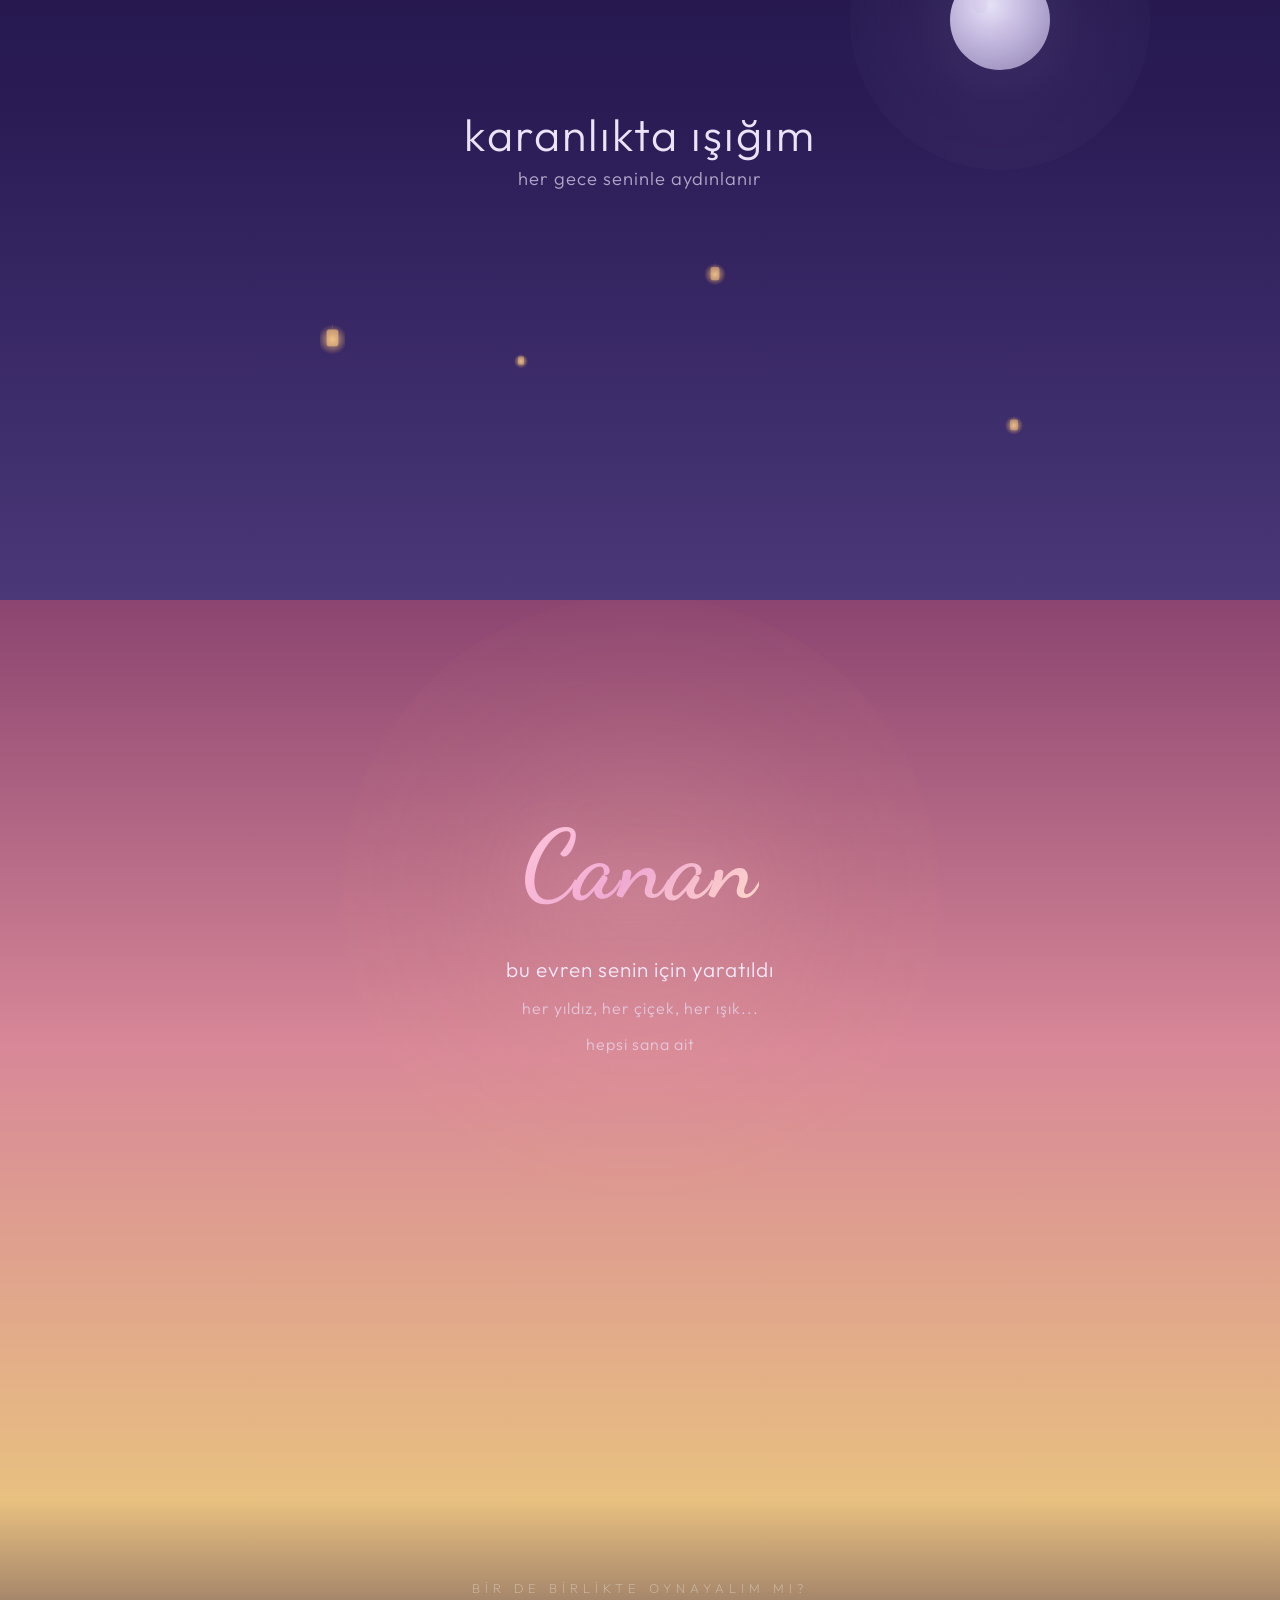
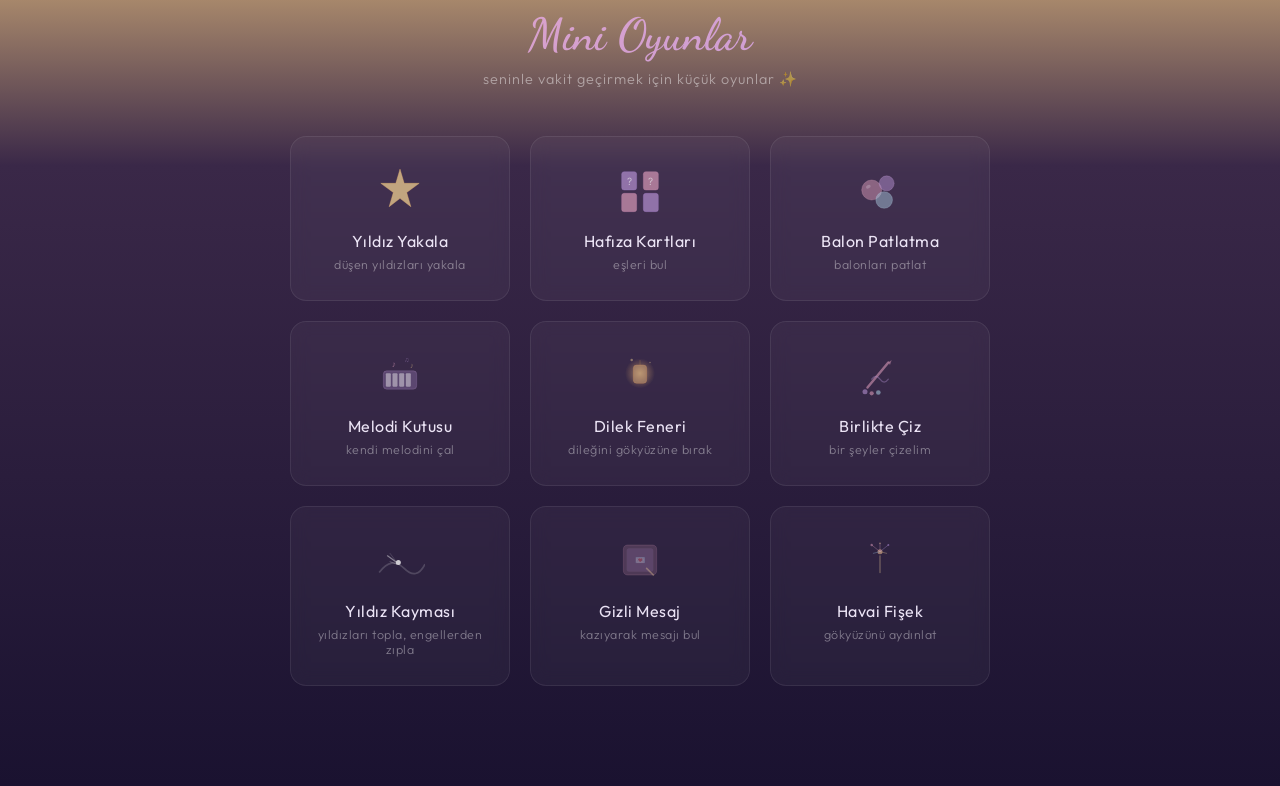
==== commit 47e5115c: "Update title and welcome message in index.html" ====
--- a/index.html
+++ b/index.html
@@ -4,7 +4,7 @@
     <meta charset="UTF-8">
     <meta name="viewport" content="width=device-width, initial-scale=1.0, maximum-scale=1.0, user-scalable=no, viewport-fit=cover">
     <meta name="description" content="Canan'ın Evreni — Sana özel bir dünya, sonsuz bir hikaye.">
-    <title>Canan'ın Evreni ✨</title>
+    <title>✨</title>
     <link rel="preconnect" href="https://fonts.googleapis.com">
     <link rel="preconnect" href="https://fonts.gstatic.com" crossorigin>
     <link href="https://fonts.googleapis.com/css2?family=Outfit:wght@200;300;400;600;700&family=Inter:wght@200;300;400&family=Dancing+Script:wght@400;600;700&display=swap" rel="stylesheet">
@@ -14,8 +14,8 @@
 <body>
     <!-- Welcome Screen -->
     <div id="welcome-screen" class="welcome-screen active">
-        <h2>Canan'ın Evreni ✨</h2>
-        <p>bu büyülü dünyaya adım atmak için ismini fısılda...</p>
+        <h2></h2>
+        <p>giriş için şifreyi (ismini) fısılda...</p>
         <form id="welcome-form">
             <input type="text" id="welcome-name" placeholder="ismin?" autocomplete="off" required>
             <button type="submit">başla</button>
--- a/style.css
+++ b/style.css
@@ -1510,13 +1510,15 @@
 
 .piano-keys {
     display: flex;
-    gap: 4px;
+    gap: 2px;
     justify-content: center;
-    flex-wrap: wrap;
+    flex-wrap: nowrap;
+    width: 100%;
+    padding: 0 4px;
 }
 
 .piano-key {
-    width: 44px;
+    width: clamp(25px, 9vw, 44px);
     height: 110px;
     border-radius: 0 0 8px 8px;
     background: linear-gradient(180deg, 
@@ -1652,8 +1654,10 @@
 
 .draw-toolbar {
     display: flex;
-    align-items: center;
-    gap: 16px;
+    flex-wrap: wrap;
+    justify-content: center;
+    align-items: center;
+    gap: 12px;
     padding: 10px 16px;
     background: rgba(255,255,255,0.04);
     border-radius: 12px;
@@ -1662,7 +1666,9 @@
 
 .draw-colors {
     display: flex;
-    gap: 6px;
+    flex-wrap: wrap;
+    justify-content: center;
+    gap: 8px;
 }
 
 .draw-color-btn {
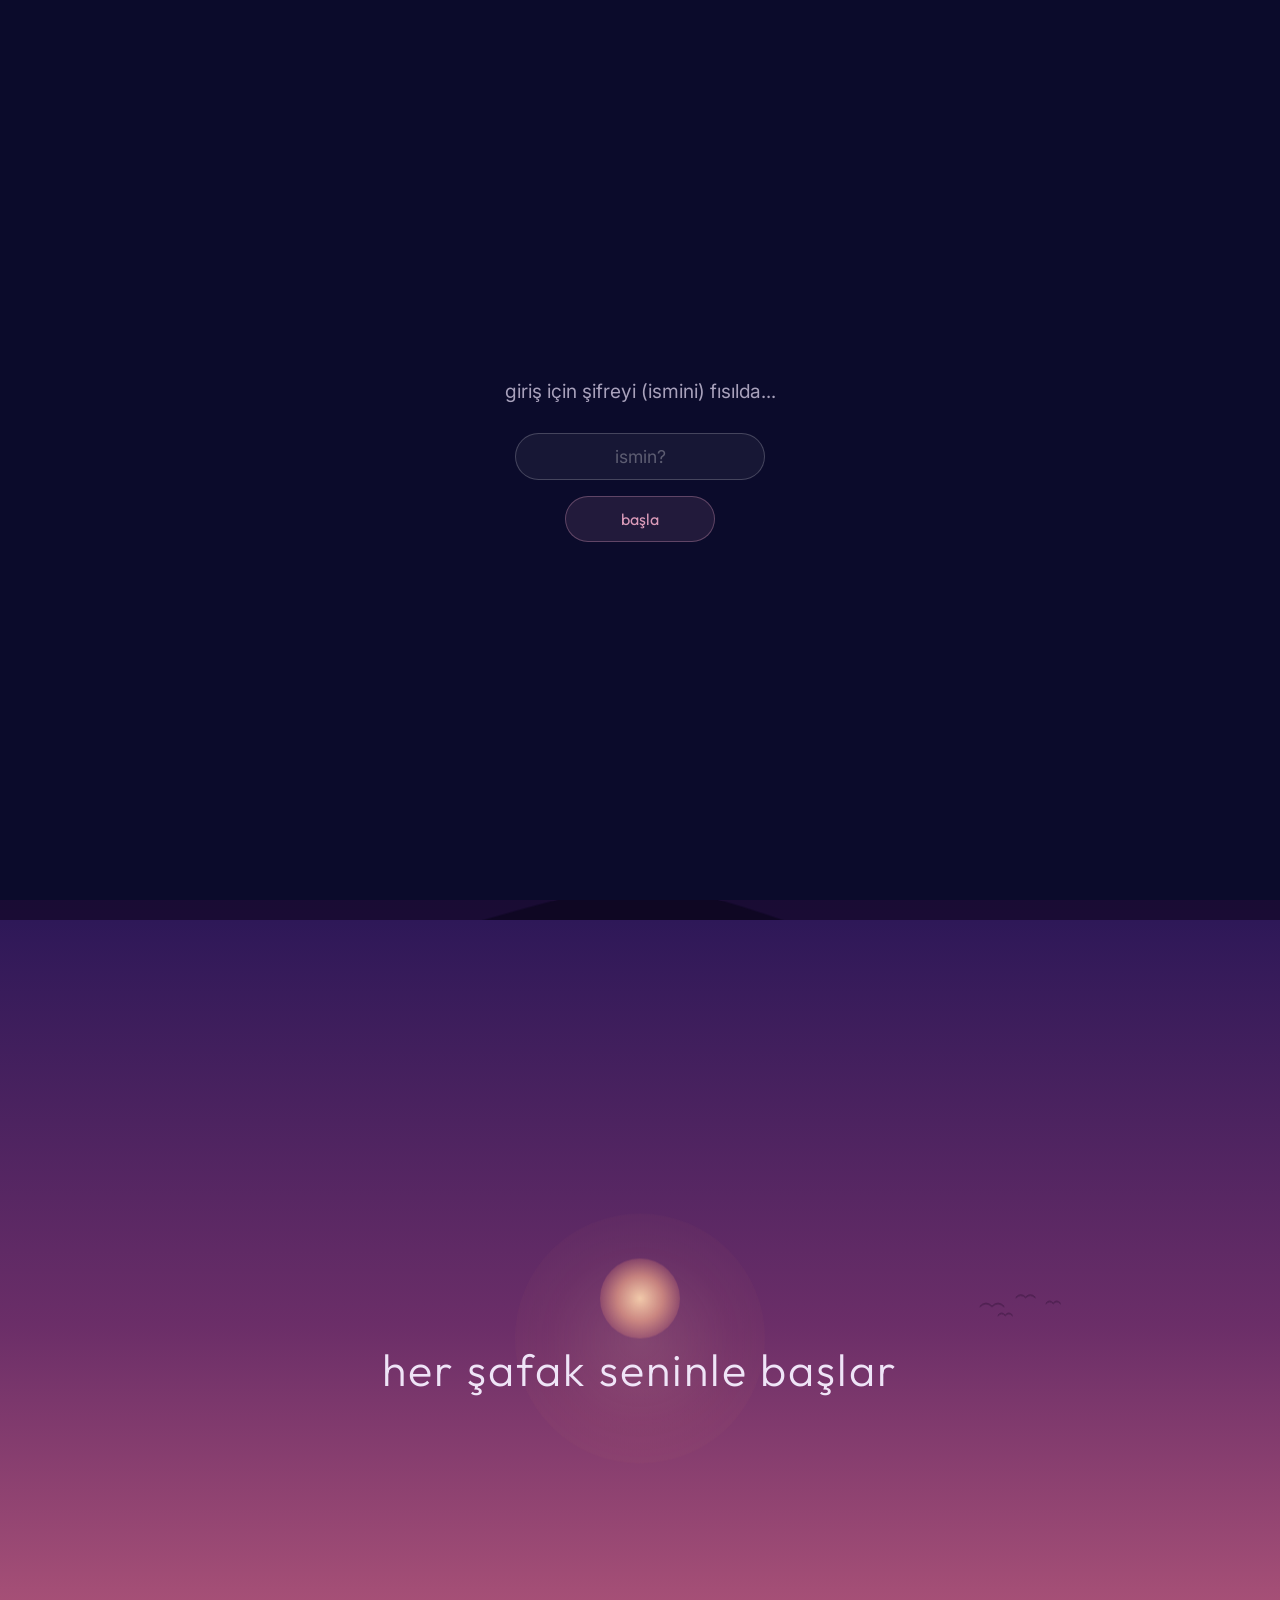
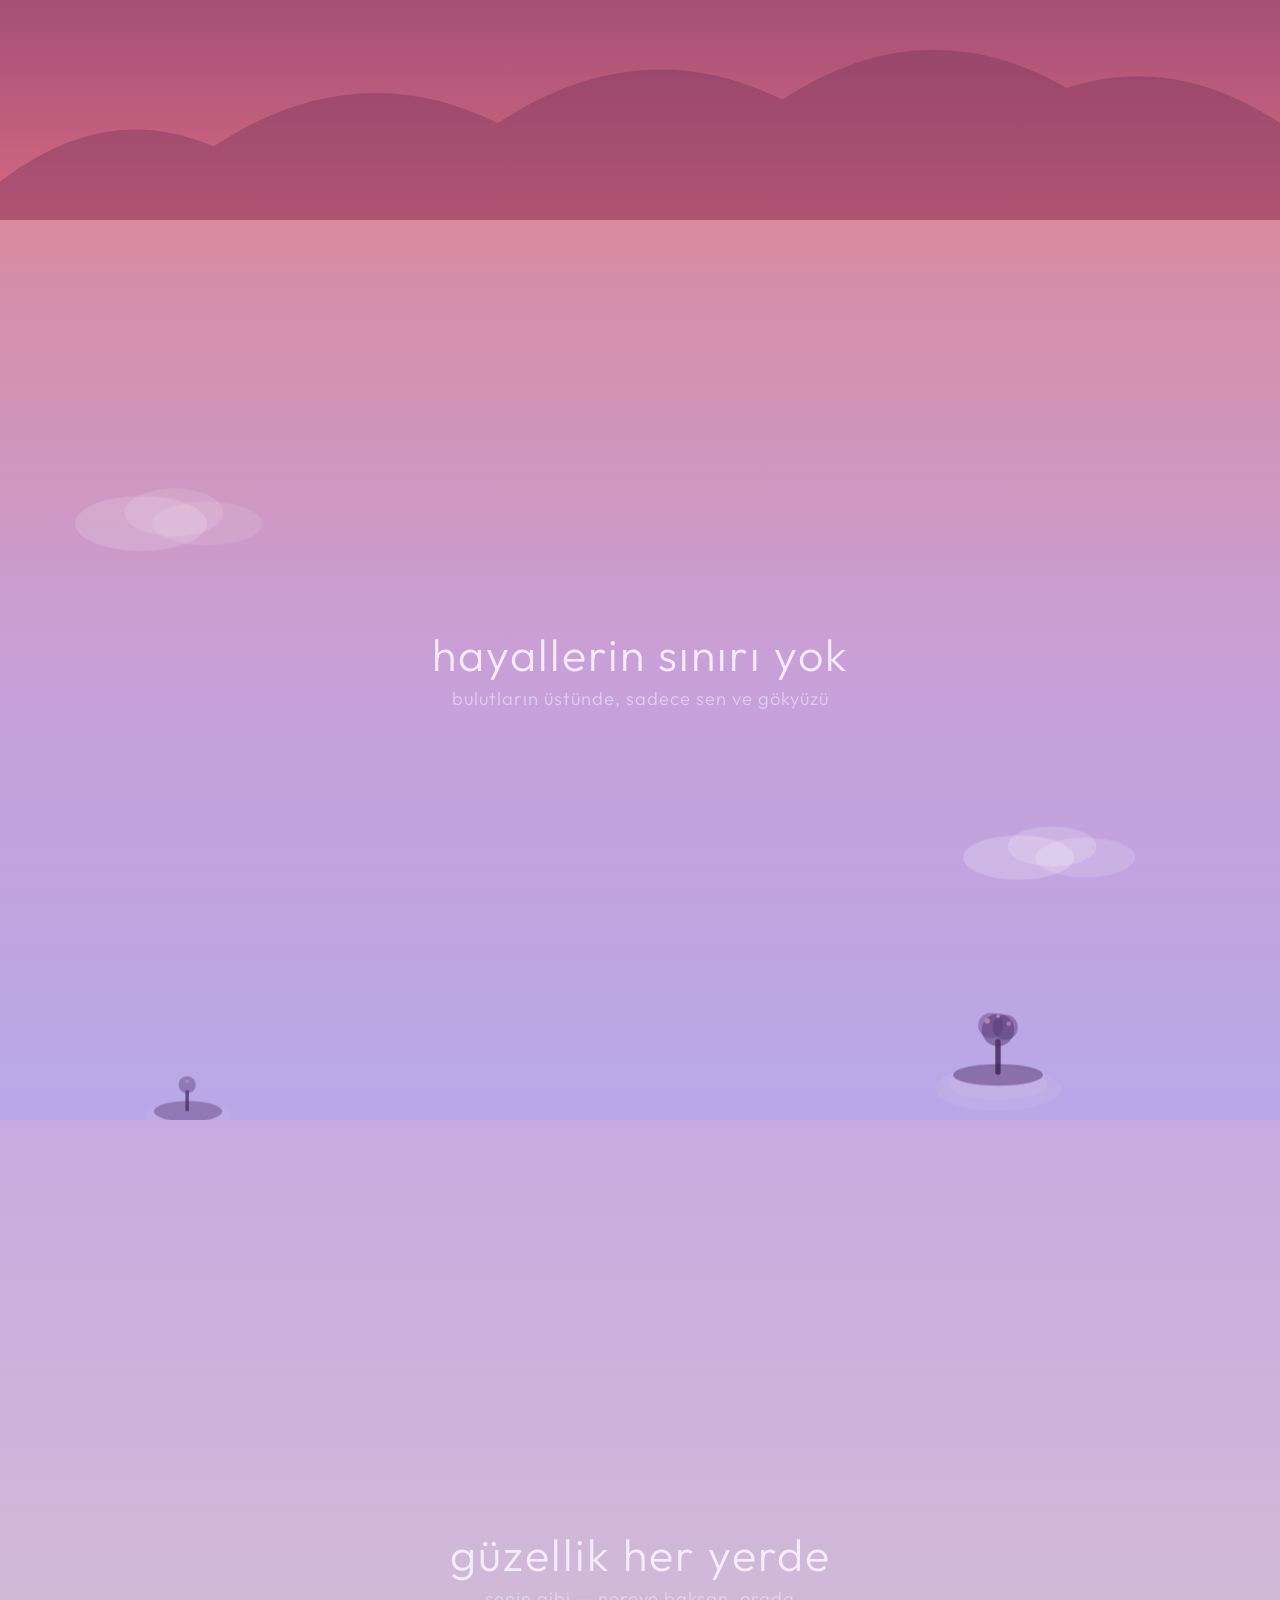
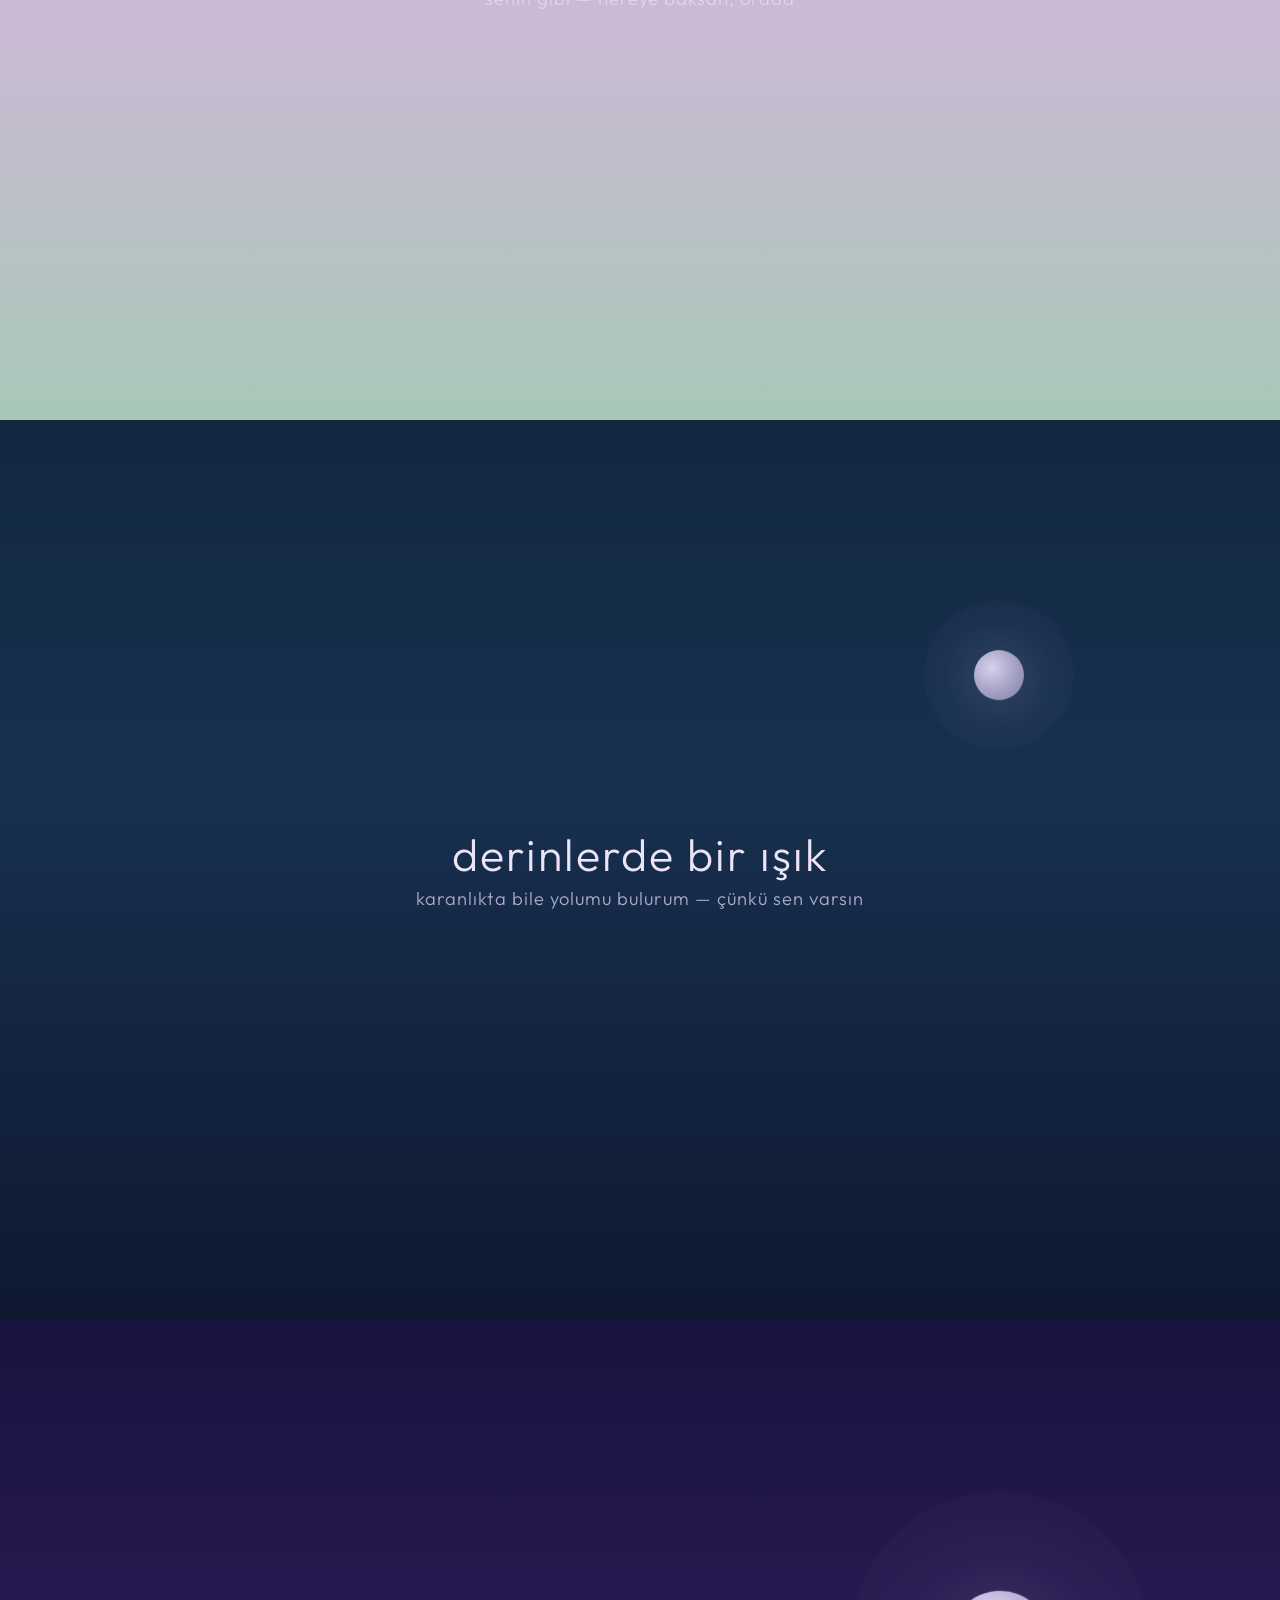
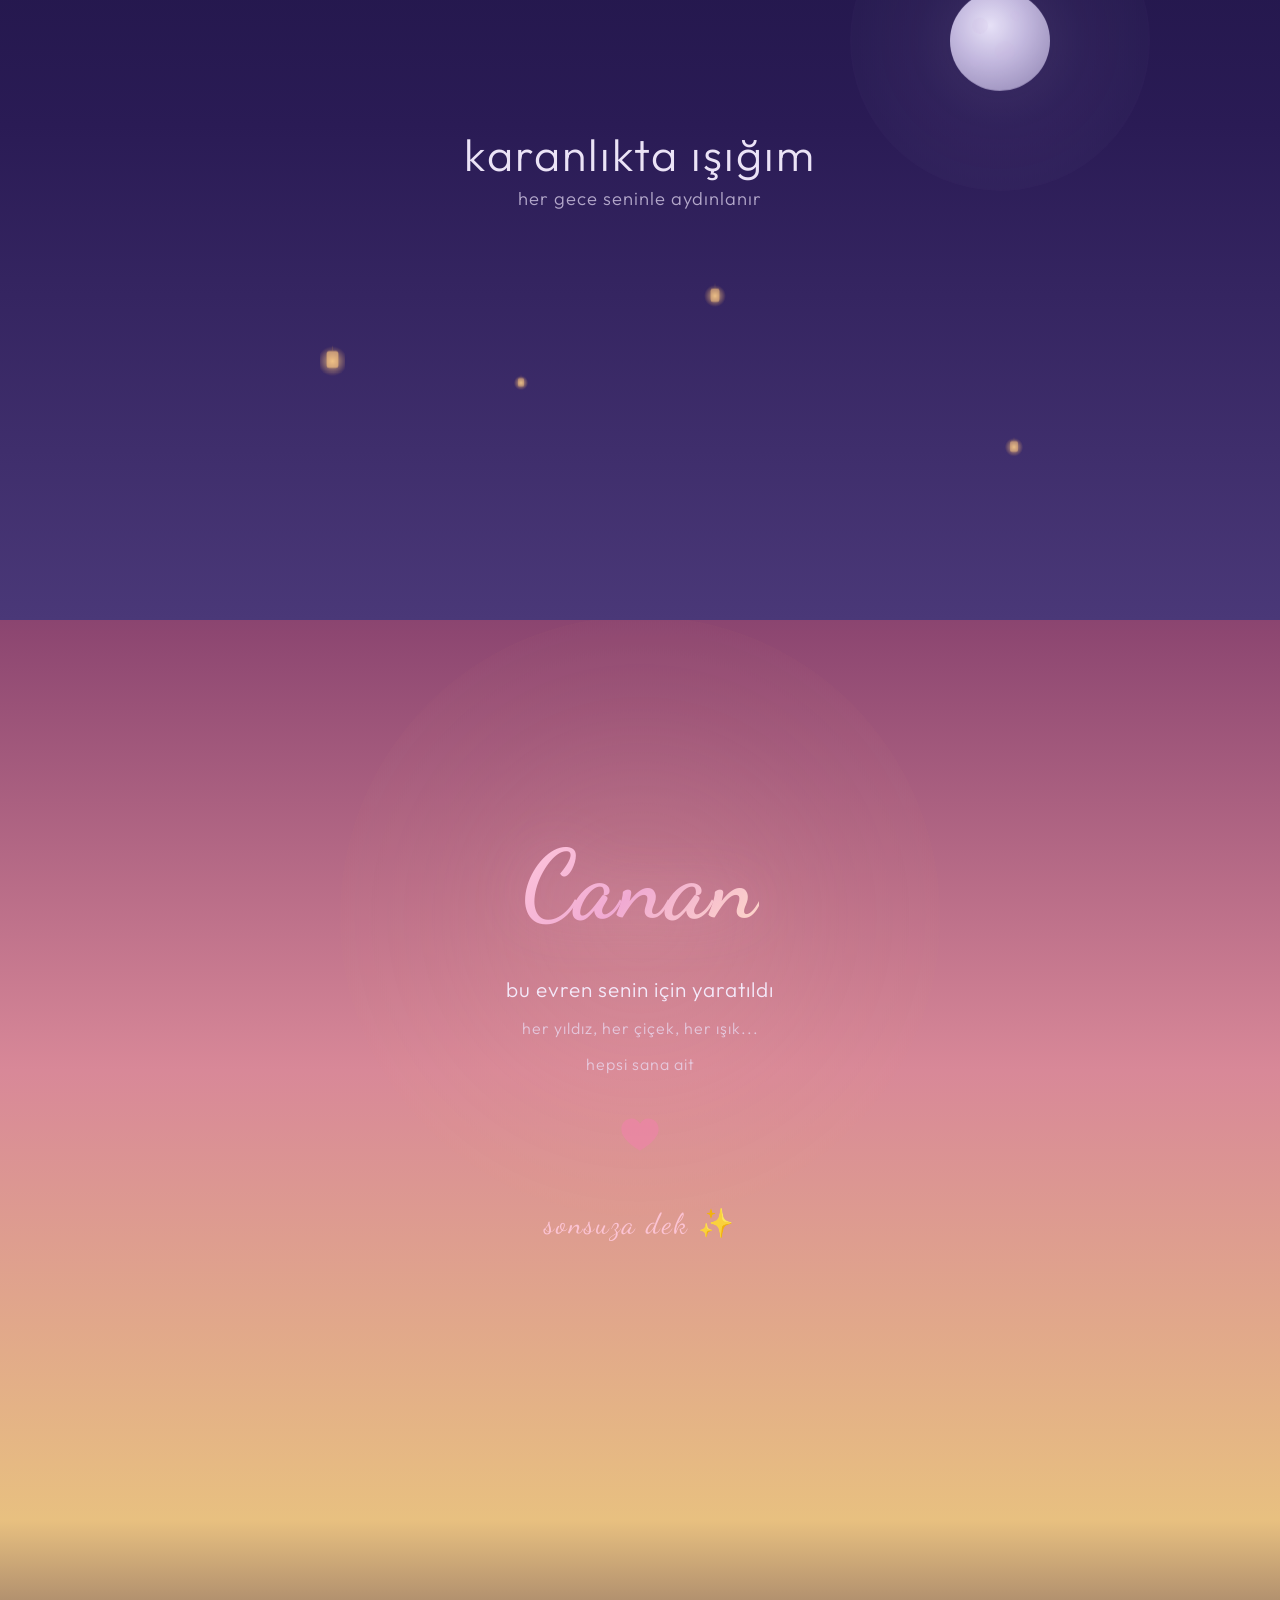
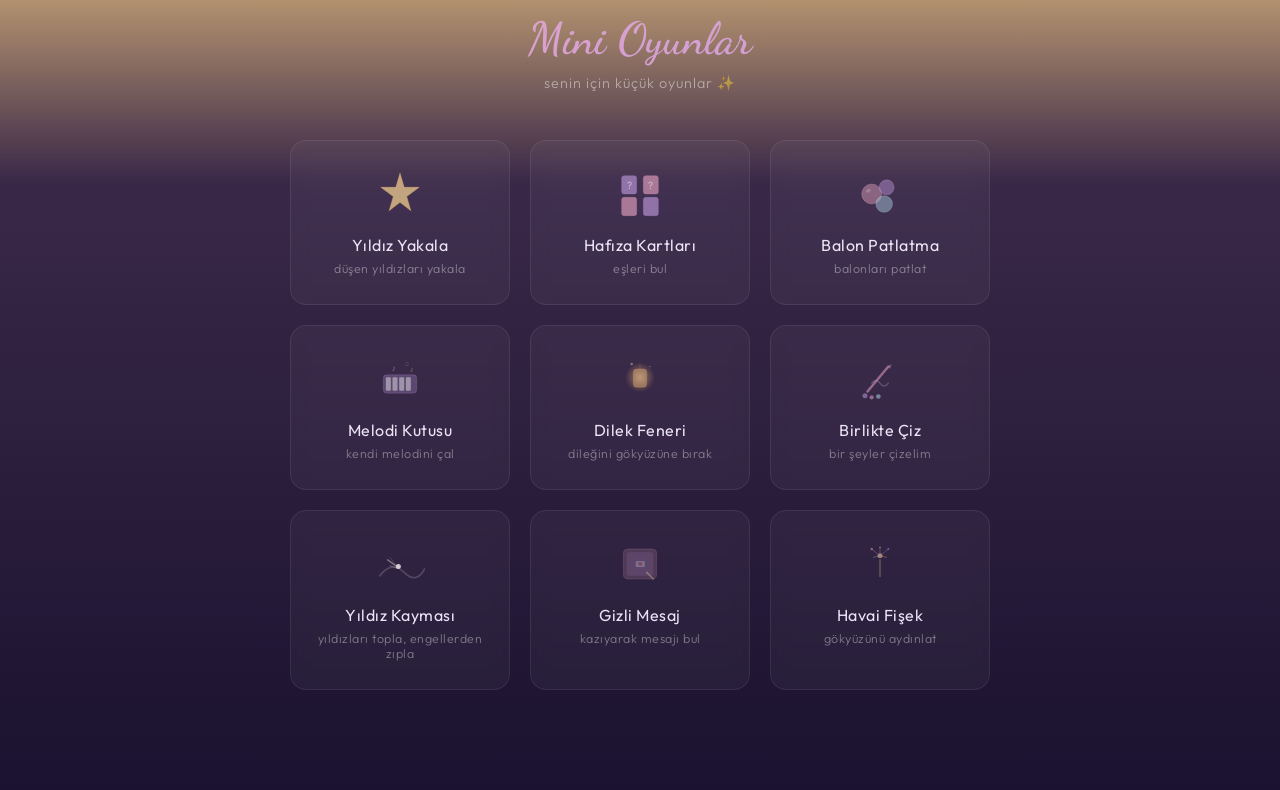
==== commit fe18b9b0: "Update game section subtitles and descriptions" ====
--- a/index.html
+++ b/index.html
@@ -6,7 +6,7 @@
     <meta name="description" content="Canan'ın Evreni — Sana özel bir dünya, sonsuz bir hikaye.">
     <title>✨</title>
     <link rel="preconnect" href="https://fonts.googleapis.com">
-    <link rel="preconnect" href="https://fonts.gstatic.com" crossorigin>
+    <link rel="preconnect" href="https://fonts.gstatic.com" crossorigin>F
     <link href="https://fonts.googleapis.com/css2?family=Outfit:wght@200;300;400;600;700&family=Inter:wght@200;300;400&family=Dancing+Script:wght@400;600;700&display=swap" rel="stylesheet">
     <link rel="stylesheet" href="style.css">
     <link rel="icon" href="data:image/svg+xml,<svg xmlns='http://www.w3.org/2000/svg' viewBox='0 0 100 100'><text y='.9em' font-size='90'>✨</text></svg>">
@@ -545,9 +545,9 @@
         <!-- ============================================ -->
         <section class="games-section" id="games">
             <div class="games-header reveal">
-                <p class="games-subtitle">bir de birlikte oynayalım mı?</p>
+                <p class="games-subtitle"></p>
                 <h2 class="games-title">Mini Oyunlar</h2>
-                <p class="games-desc">seninle vakit geçirmek için küçük oyunlar ✨</p>
+                <p class="games-desc">senin için küçük oyunlar ✨</p>
             </div>
 
             <div class="games-grid">
